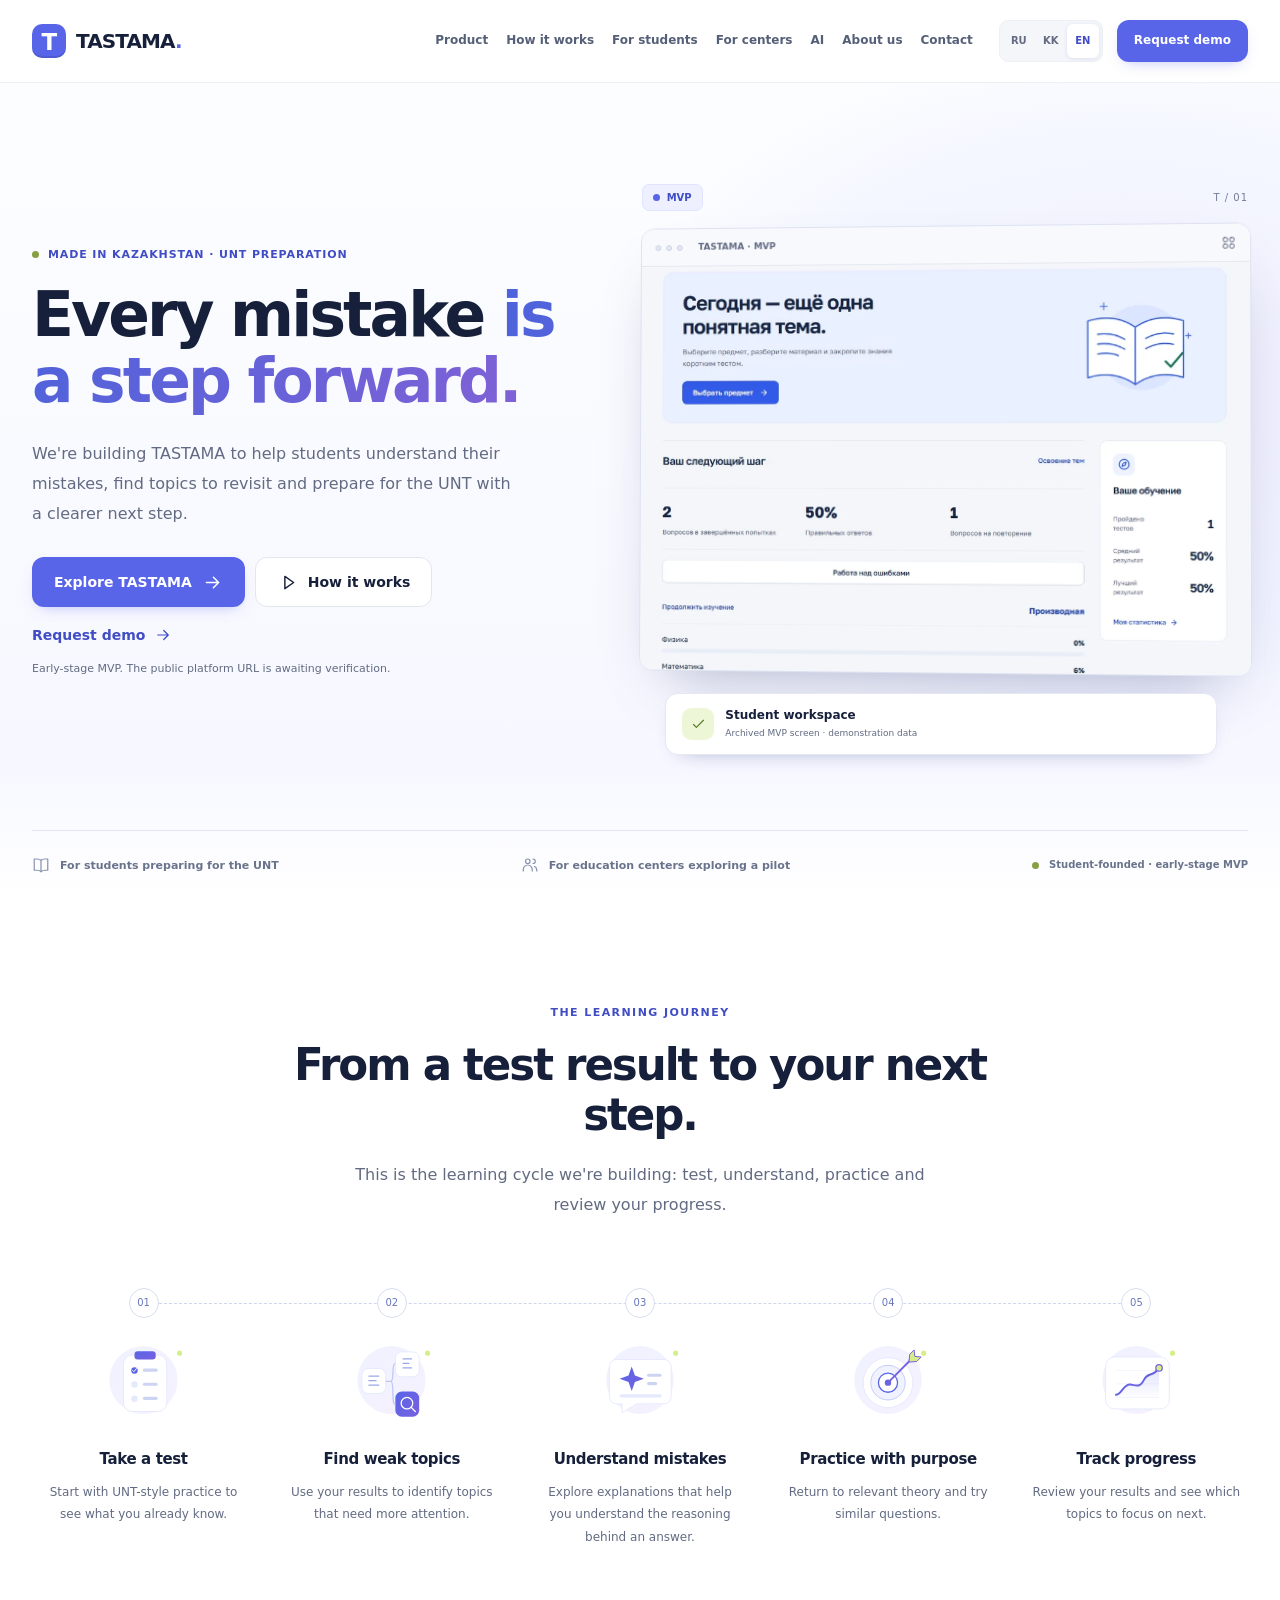
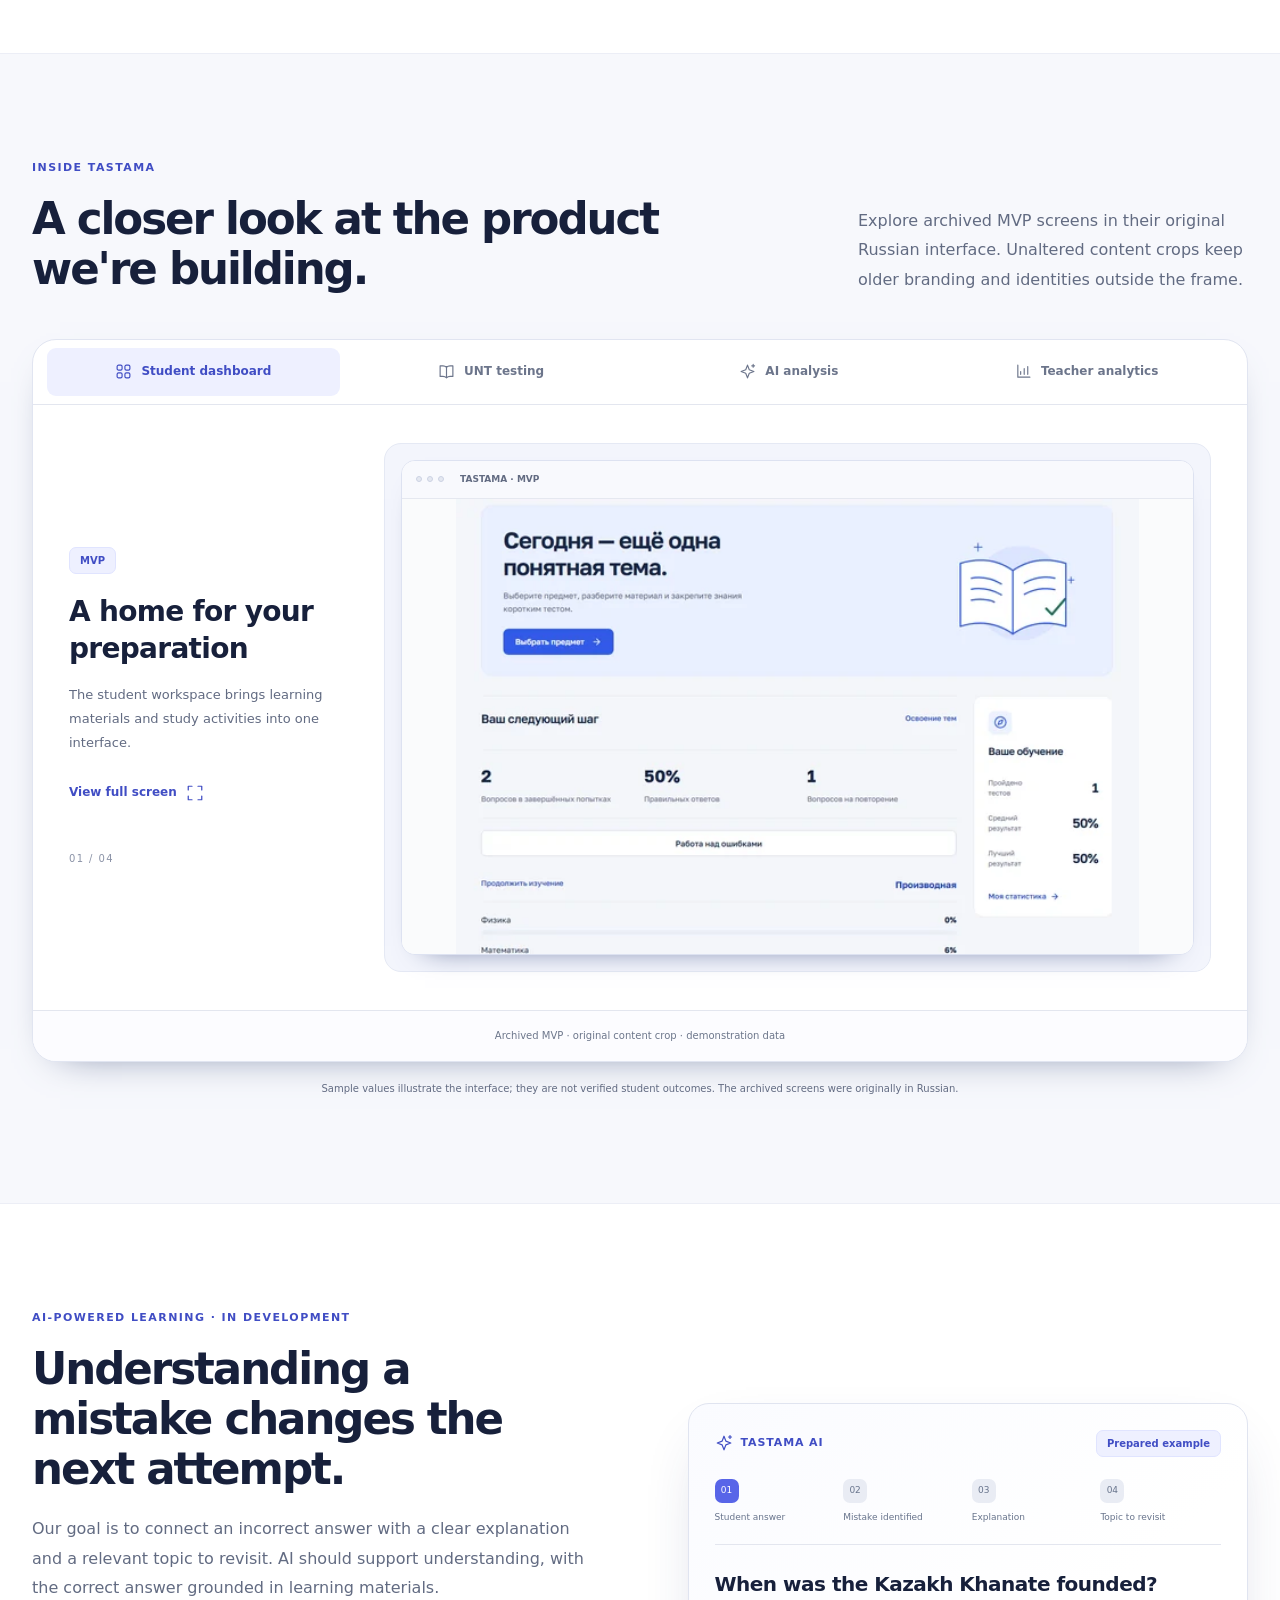
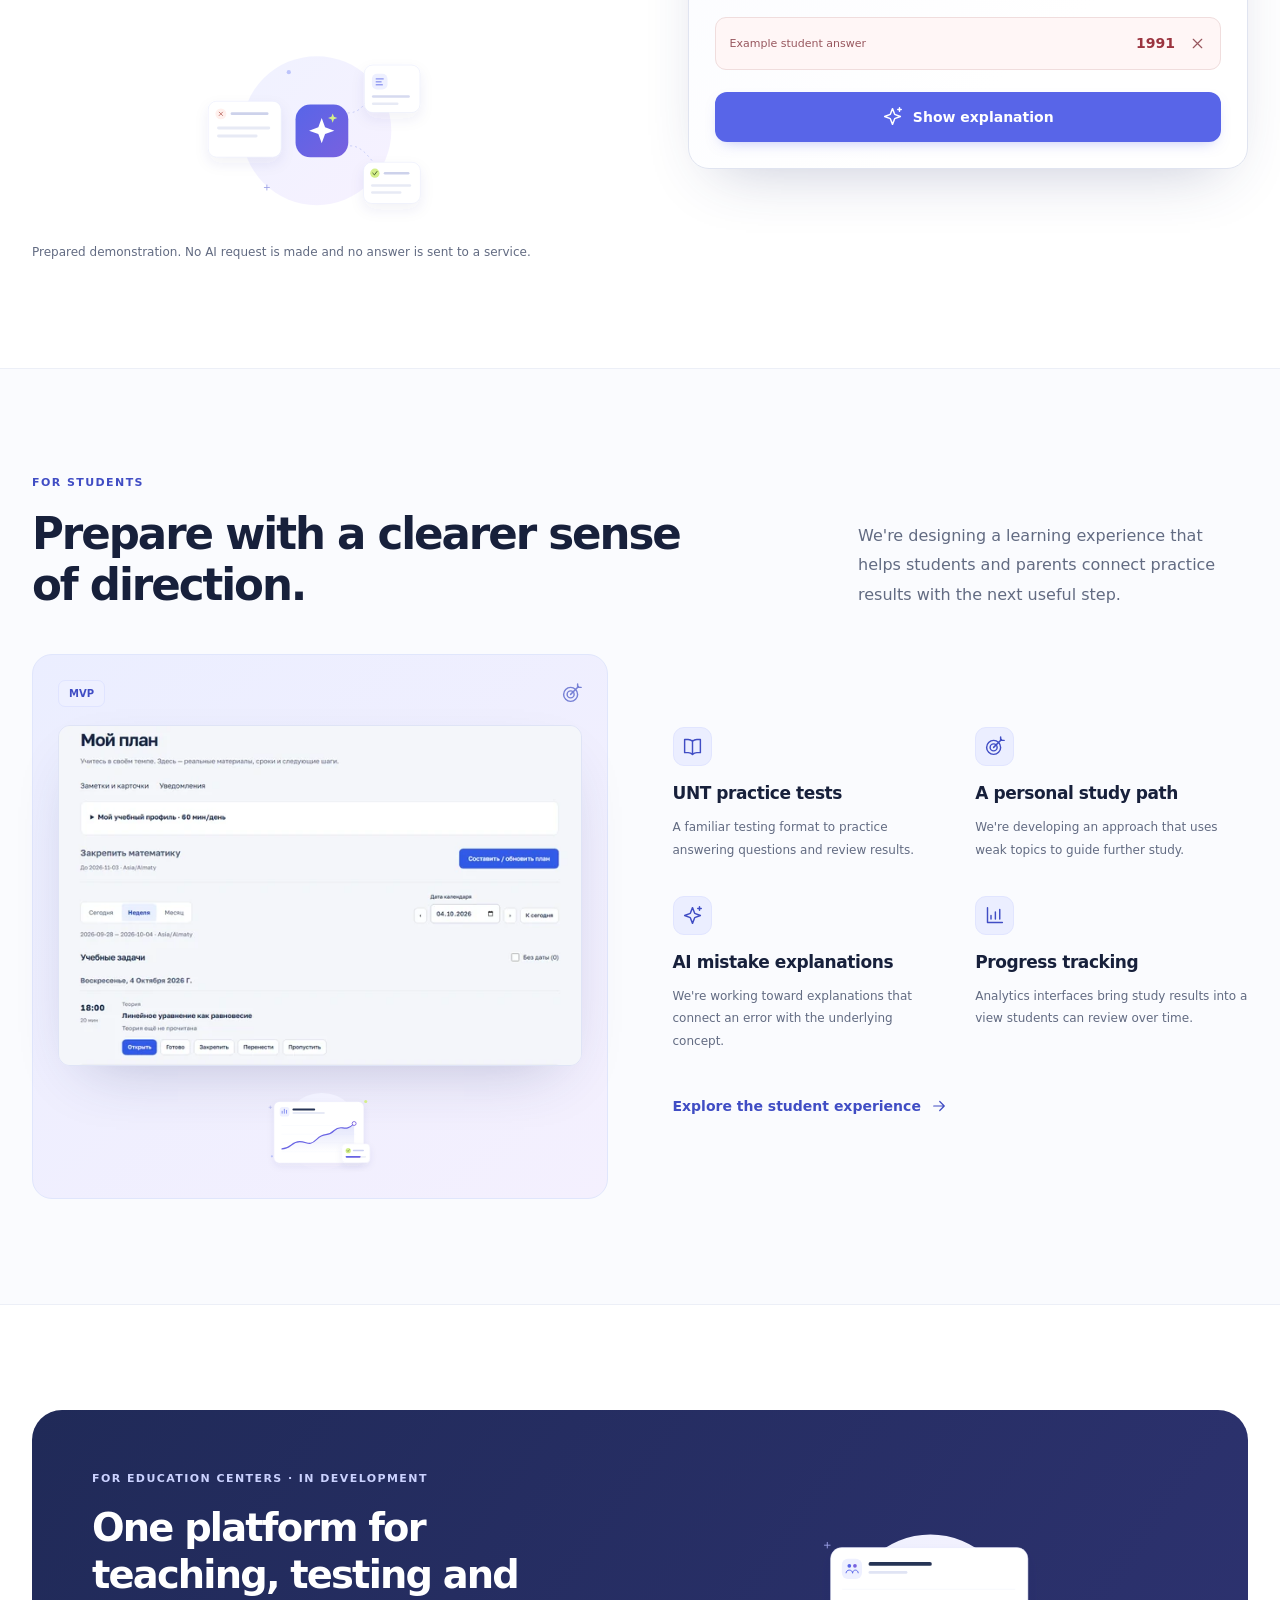
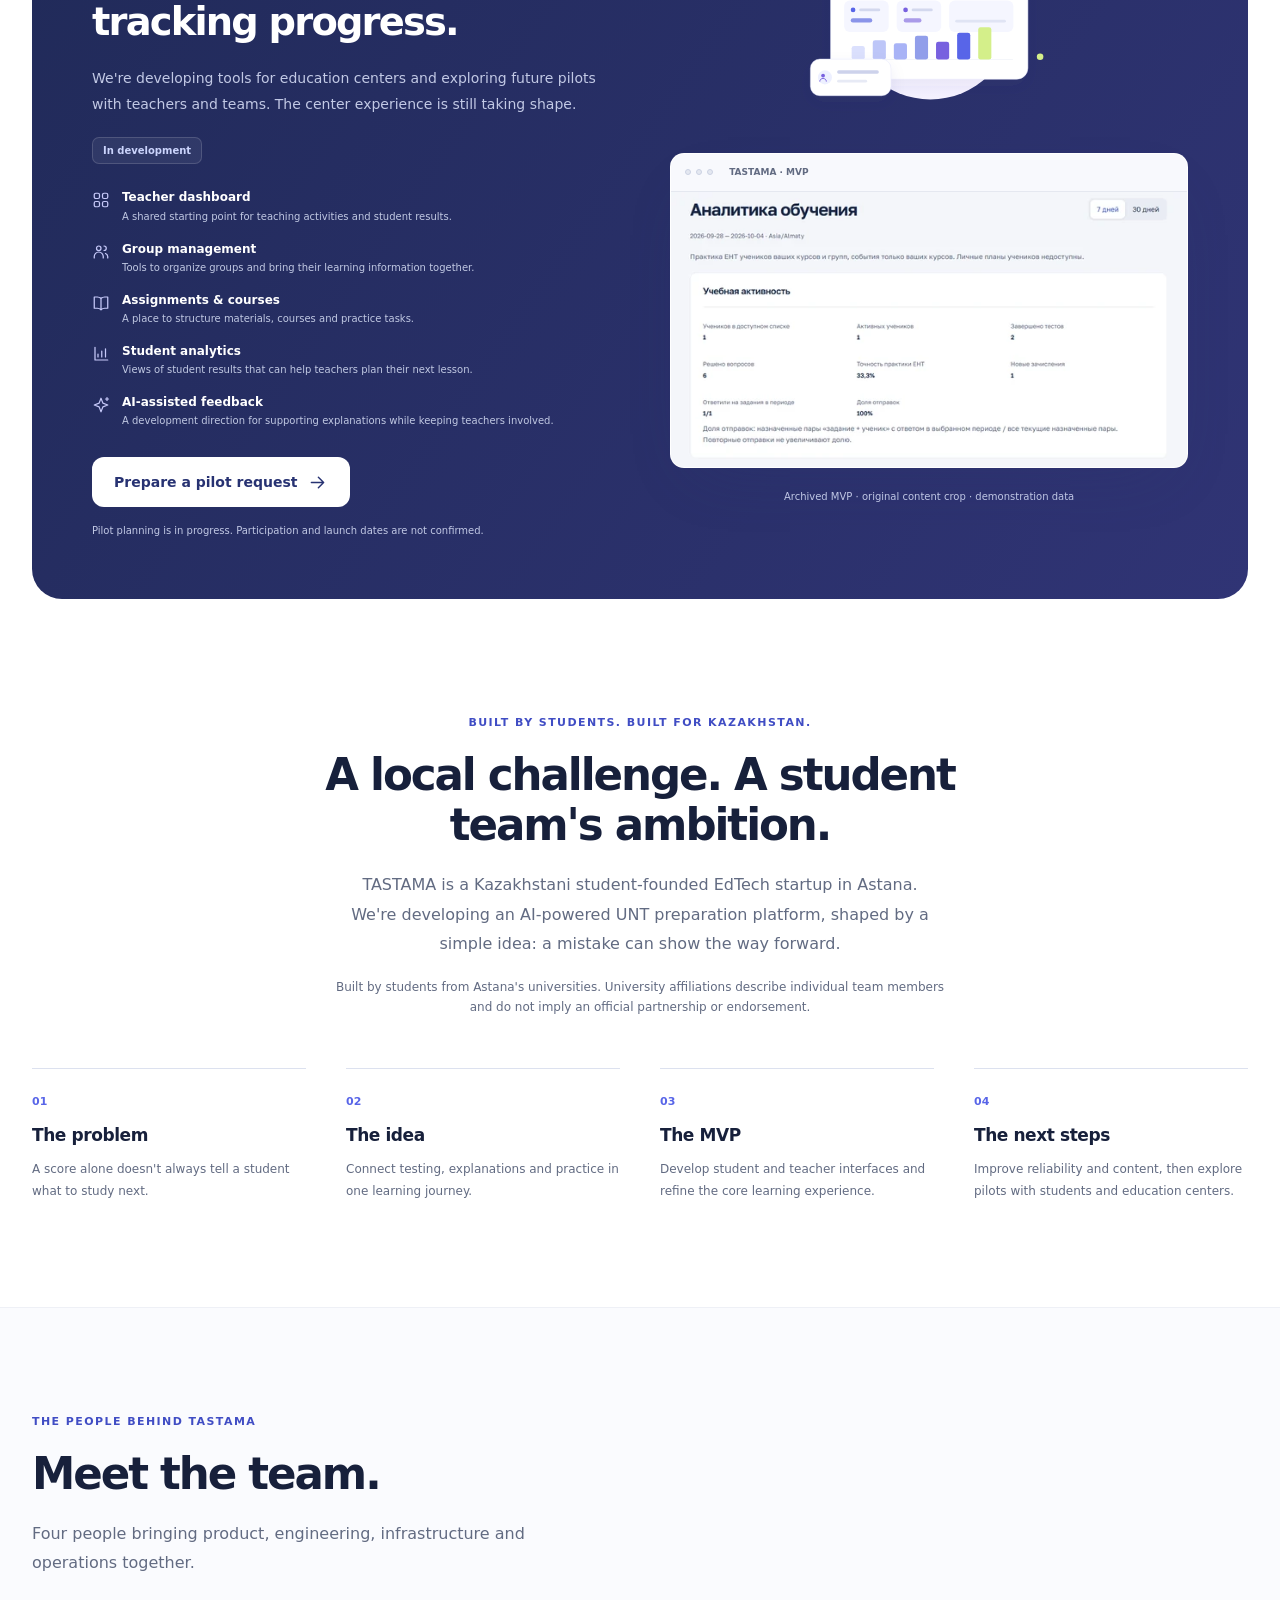
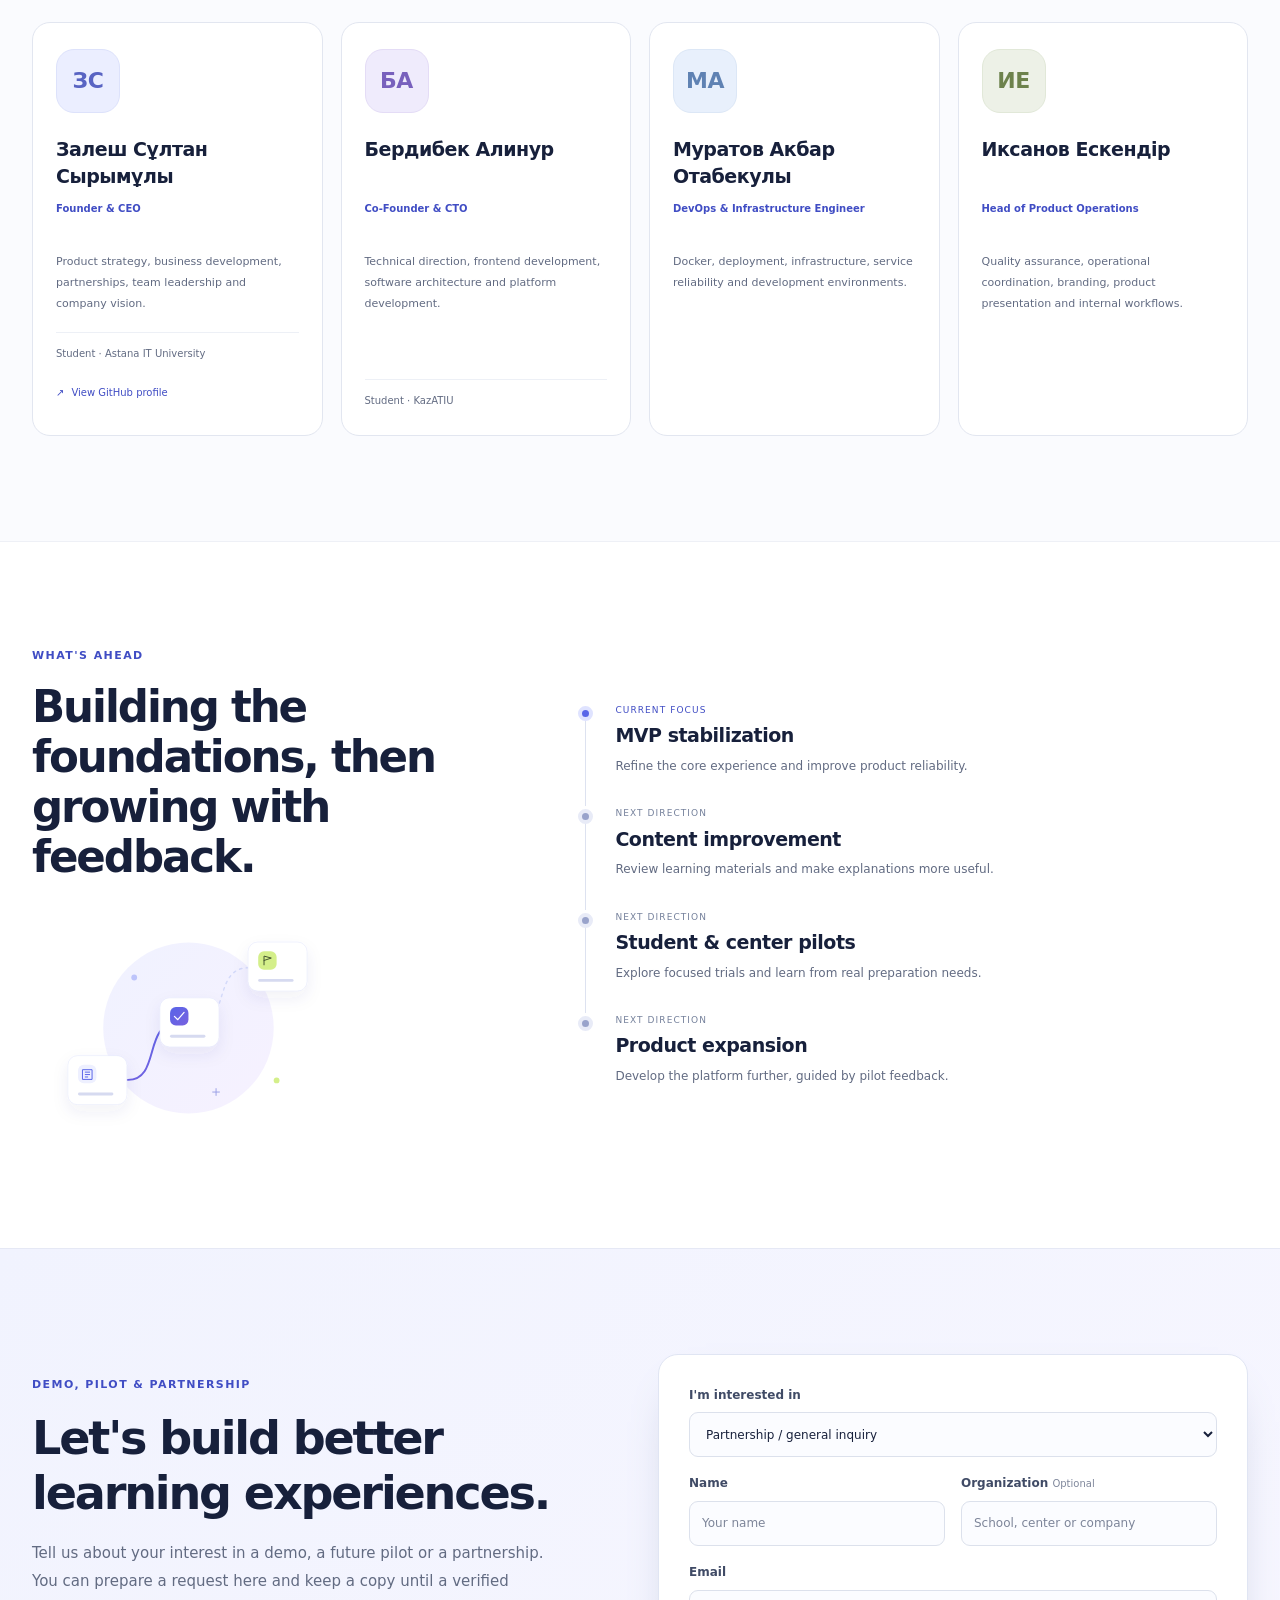
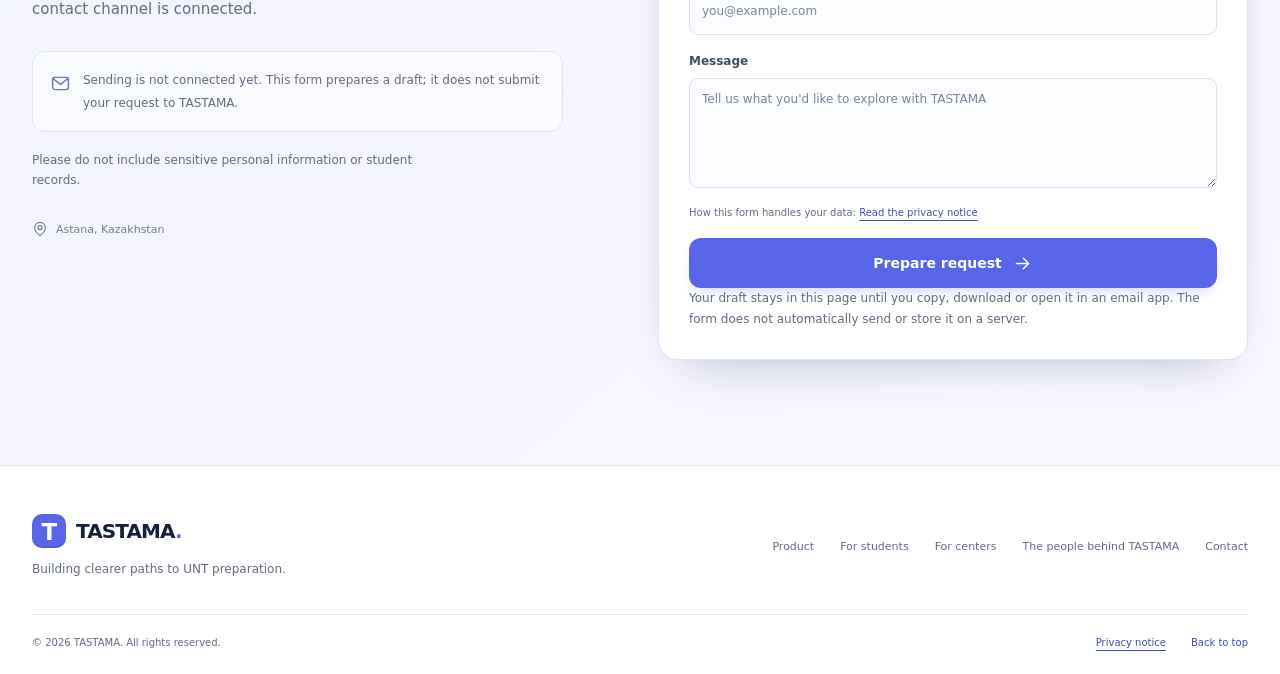
==== en/index.html @ 8667331a "Deploy TASTAMA website v2 (built from EntProject/TASTAMA_Website dist) Co-Authored-By: Claude Opus 5" ====
<!DOCTYPE html><html lang="en"><head>
  <meta charset="utf-8">
  <meta name="viewport" content="width=device-width, initial-scale=1">
  <title>TASTAMA — Every mistake is a step forward</title>
  <meta name="description" content="Meet TASTAMA, a student-founded EdTech startup in Kazakhstan developing an AI-powered platform for UNT preparation and education centers. Explore the MVP and meet the team.">
  <meta name="theme-color" content="#5865e8">
  <meta property="og:type" content="website">
  <meta property="og:site_name" content="TASTAMA">
  <meta property="og:title" content="TASTAMA — Every mistake is a step forward">
  <meta property="og:description" content="Meet TASTAMA, a student-founded EdTech startup in Kazakhstan developing an AI-powered platform for UNT preparation and education centers. Explore the MVP and meet the team.">
  <meta property="og:url" content="https://tastama.tech/en/">
  <meta property="og:locale" content="en_US">
  <meta property="og:locale:alternate" content="ru_RU">
  <meta property="og:locale:alternate" content="kk_KZ">
  <meta property="og:image" content="https://tastama.tech/assets/og-image.png">
  <meta property="og:image:width" content="1200">
  <meta property="og:image:height" content="630">
  <meta name="twitter:card" content="summary_large_image">
  <link rel="canonical" href="https://tastama.tech/en/">
  <link rel="alternate" hreflang="en" href="https://tastama.tech/en/">
  <link rel="alternate" hreflang="ru" href="https://tastama.tech/ru/">
  <link rel="alternate" hreflang="kk" href="https://tastama.tech/kk/">
  <link rel="alternate" hreflang="x-default" href="https://tastama.tech/">
  <link rel="icon" href="/assets/favicon.svg" type="image/svg+xml">
  <link rel="stylesheet" href="/styles.css">
  <script src="/config.js" defer=""></script><script src="/i18n.js" defer=""></script><script src="/lib/site-utils.js" defer=""></script><script src="/script.js" defer=""></script>
  <script type="application/ld+json">{"@context":"https://schema.org","@type":"WebSite","name":"TASTAMA","url":"https://tastama.tech/","inLanguage":["en","ru","kk"],"about":{"@type":"Thing","name":"UNT preparation in Kazakhstan"}}</script>
<noscript><style>.menu-toggle{display:none}.mobile-menu[hidden]{display:grid!important}.product-tabs{display:none}.screen-panel[hidden]{display:block!important}.showcase-screens{display:block}.screen-panel{margin-block:16px}.screenshot-button{cursor:default}.motion-ready .reveal{opacity:1;transform:none}</style></noscript>
</head>
<body id="top">
  <a class="skip-link" href="#main" data-i18n="a11y.skip">Skip to main content</a>
  <svg class="icon-library" xmlns="http://www.w3.org/2000/svg" aria-hidden="true">
    <symbol id="i-arrow" viewBox="0 0 24 24"><path d="M5 12h14m-6-6 6 6-6 6"></path></symbol><symbol id="i-check" viewBox="0 0 24 24"><path d="m5 12 4 4L19 6"></path></symbol><symbol id="i-play" viewBox="0 0 24 24"><path d="m9 5 10 7-10 7Z"></path></symbol><symbol id="i-close" viewBox="0 0 24 24"><path d="m6 6 12 12M6 18 18 6"></path></symbol><symbol id="i-expand" viewBox="0 0 24 24"><path d="M8 3H3v5m13-5h5v5M3 16v5h5m13-5v5h-5"></path></symbol><symbol id="i-book" viewBox="0 0 24 24"><path d="M12 5v15M3 4h4c3 0 5 2 5 2s2-2 5-2h4v15h-4c-3 0-5 2-5 2s-2-2-5-2H3Z"></path></symbol><symbol id="i-chart" viewBox="0 0 24 24"><path d="M4 3v17h17M8 16v-4m5 4V8m5 8V5"></path></symbol><symbol id="i-users" viewBox="0 0 24 24"><circle cx="9" cy="7" r="3"></circle><path d="M3 20v-2a6 6 0 0 1 12 0v2m1-16a3 3 0 0 1 0 6m2 4a5 5 0 0 1 3 4v2"></path></symbol><symbol id="i-spark" viewBox="0 0 24 24"><path d="m12 3 2.5 6.5L21 12l-6.5 2.5L12 21l-2.5-6.5L3 12l6.5-2.5ZM20 2v4m-2-2h4"></path></symbol><symbol id="i-target" viewBox="0 0 24 24"><circle cx="11" cy="13" r="8"></circle><circle cx="11" cy="13" r="4"></circle><path d="m11 13 9-9m-1-3v4h4"></path></symbol><symbol id="i-grid" viewBox="0 0 24 24"><rect x="3" y="3" width="7" height="7" rx="2"></rect><rect x="14" y="3" width="7" height="7" rx="2"></rect><rect x="3" y="14" width="7" height="7" rx="2"></rect><rect x="14" y="14" width="7" height="7" rx="2"></rect></symbol><symbol id="i-mail" viewBox="0 0 24 24"><rect x="3" y="5" width="18" height="14" rx="3"></rect><path d="m3 6 9 7 9-7"></path></symbol><symbol id="i-pin" viewBox="0 0 24 24"><path d="M20 10c0 6-8 12-8 12S4 16 4 10a8 8 0 1 1 16 0Z"></path><circle cx="12" cy="10" r="3"></circle></symbol>
  </svg>
  <header class="site-header"><div class="container nav-wrap">
    <a class="brand" href="#top" data-i18n-aria="a11y.home" aria-label="TASTAMA home"><span class="brand-mark" aria-hidden="true">T</span><span>TASTAMA<span class="brand-dot" aria-hidden="true">.</span></span></a>
    <nav class="desktop-nav" data-i18n-aria="a11y.primary" aria-label="Main navigation"><a href="#product" data-i18n="nav.product">Product</a><a href="#how" data-i18n="nav.how">How it works</a><a href="#students" data-i18n="nav.students">For students</a><a href="#centers" data-i18n="nav.centers">For centers</a><a href="#ai" data-i18n="nav.ai">AI</a><a href="#about" data-i18n="nav.about">About us</a><a href="#contact" data-i18n="nav.contact">Contact</a></nav>
    <div class="nav-actions"><div class="language-switcher" role="group" data-i18n-aria="a11y.language" aria-label="Website language"><a href="/ru/" class="lang-btn" data-lang="ru" lang="ru" aria-label="RU — Русский" aria-current="false">RU</a><a href="/kk/" class="lang-btn" data-lang="kk" lang="kk" aria-label="KK — Қазақша" aria-current="false">KK</a><a href="/en/" class="lang-btn active" data-lang="en" lang="en" aria-label="EN — English" aria-current="true">EN</a></div><a class="button button-small header-cta js-platform-link" href="#contact" data-intent="demo" data-event="request_demo" data-i18n="nav.demo">Request demo</a><button class="menu-toggle" type="button" aria-controls="mobile-menu" aria-expanded="false" data-i18n-aria="a11y.menuOpen" aria-label="Open navigation menu"><span></span><span></span></button></div>
  </div><nav class="mobile-menu" id="mobile-menu" hidden="" data-i18n-aria="a11y.primary" aria-label="Main navigation"><a href="#product" data-i18n="nav.product">Product</a><a href="#how" data-i18n="nav.how">How it works</a><a href="#students" data-i18n="nav.students">For students</a><a href="#centers" data-i18n="nav.centers">For centers</a><a href="#ai" data-i18n="nav.ai">AI</a><a href="#about" data-i18n="nav.about">About us</a><a href="#contact" data-i18n="nav.contact">Contact</a><a class="button js-platform-link" href="#contact" data-intent="demo" data-event="request_demo" data-i18n="nav.demo">Request demo</a></nav></header>
  <main id="main" tabindex="-1">
    <section class="hero" aria-labelledby="hero-title"><div class="hero-orbit" aria-hidden="true"></div><div class="container hero-grid">
      <div class="hero-copy"><p class="eyebrow hero-eyebrow"><span class="status-dot"></span><span data-i18n="hero.eyebrow">Made in Kazakhstan · UNT preparation</span></p><h1 id="hero-title"><span data-i18n="hero.title">Every mistake</span> <span class="gradient-text" data-i18n="hero.titleAccent">is a step forward.</span></h1><p class="hero-lead" data-i18n="hero.lead">We're building TASTAMA to help students understand their mistakes, find topics to revisit and prepare for the UNT with a clearer next step.</p><div class="hero-actions"><a class="button" href="#product" data-event="explore_product"><span data-i18n="hero.explore">Explore TASTAMA</span><svg class="icon" aria-hidden="true"><use href="#i-arrow"></use></svg></a><a class="button button-secondary" href="#how" data-event="how_it_works"><svg class="icon" aria-hidden="true"><use href="#i-play"></use></svg><span data-i18n="hero.how">How it works</span></a></div><a class="text-link js-platform-link" href="#contact" data-intent="demo" data-event="request_demo"><span data-i18n="hero.demo">Request demo</span><svg class="icon" aria-hidden="true"><use href="#i-arrow"></use></svg></a><p class="microcopy" data-i18n="hero.note">Early-stage MVP. The public platform URL is awaiting verification.</p></div>
      <figure class="hero-visual"><div class="visual-topline"><span class="tiny-pill"><span class="status-dot"></span><span data-i18n="common.mvp">MVP</span></span><span class="visual-index" aria-hidden="true">T / 01</span></div><div class="browser-frame hero-browser"><div class="browser-bar"><span class="browser-dots" aria-hidden="true"><i></i><i></i><i></i></span><span>TASTAMA · MVP</span><svg class="icon" aria-hidden="true"><use href="#i-grid"></use></svg></div><button class="screenshot-button" type="button" data-screen="0" data-i18n-aria="a11y.expand" aria-label="Open screenshot in full-screen view"><img src="/assets/screenshots/student-dashboard-1000.webp" srcset="/assets/screenshots/student-dashboard-600.webp 600w, /assets/screenshots/student-dashboard-1000.webp 1000w, /assets/screenshots/student-dashboard-1600.webp 1600w" sizes="(min-width:1100px) 600px, (min-width:700px) 50vw, 94vw" width="1200" height="800" fetchpriority="high" data-i18n-alt="hero.imageAlt" alt="Archived MVP student dashboard in Russian, showing course cards, a study overview and learning navigation with demonstration data."></button></div><figcaption class="hero-caption"><span class="caption-icon"><svg class="icon" aria-hidden="true"><use href="#i-check"></use></svg></span><div><strong data-i18n="hero.screenLabel">Student workspace</strong><span data-i18n="hero.screenNote">Archived MVP screen · demonstration data</span></div></figcaption></figure>
    </div><div class="container audience-strip"><span><svg class="icon" aria-hidden="true"><use href="#i-book"></use></svg><span data-i18n="strip.students">For students preparing for the UNT</span></span><span><svg class="icon" aria-hidden="true"><use href="#i-users"></use></svg><span data-i18n="strip.centers">For education centers exploring a pilot</span></span><span class="strip-stage"><span class="status-dot"></span><span data-i18n="strip.stage">Student-founded · early-stage MVP</span></span></div></section>
    <section class="section how-section" id="how" aria-labelledby="how-title"><div class="container"><div class="section-heading reveal"><p class="eyebrow" data-i18n="how.eyebrow">The learning journey</p><h2 id="how-title" data-i18n="how.title">From a test result to your next step.</h2><p class="section-lead" data-i18n="how.lead">This is the learning cycle we're building: test, understand, practice and review your progress.</p></div><ol class="steps">
      <li class="step reveal"><span class="step-index">01</span><img src="/assets/illustrations/step-test.svg" width="160" height="140" alt="" loading="lazy"><h3 data-i18n="how.s1Title">Take a test</h3><p data-i18n="how.s1Text">Start with UNT-style practice to see what you already know.</p></li><li class="step reveal"><span class="step-index">02</span><img src="/assets/illustrations/step-topics.svg" width="160" height="140" alt="" loading="lazy"><h3 data-i18n="how.s2Title">Find weak topics</h3><p data-i18n="how.s2Text">Use your results to identify topics that need more attention.</p></li><li class="step reveal"><span class="step-index">03</span><img src="/assets/illustrations/step-explain.svg" width="160" height="140" alt="" loading="lazy"><h3 data-i18n="how.s3Title">Understand mistakes</h3><p data-i18n="how.s3Text">Explore explanations that help you understand the reasoning behind an answer.</p></li><li class="step reveal"><span class="step-index">04</span><img src="/assets/illustrations/step-practice.svg" width="160" height="140" alt="" loading="lazy"><h3 data-i18n="how.s4Title">Practice with purpose</h3><p data-i18n="how.s4Text">Return to relevant theory and try similar questions.</p></li><li class="step reveal"><span class="step-index">05</span><img src="/assets/illustrations/step-progress.svg" width="160" height="140" alt="" loading="lazy"><h3 data-i18n="how.s5Title">Track progress</h3><p data-i18n="how.s5Text">Review your results and see which topics to focus on next.</p></li>
    </ol></div></section>
    <section class="section product-section" id="product" aria-labelledby="product-title"><div class="container"><div class="section-heading heading-split reveal"><div><p class="eyebrow" data-i18n="product.eyebrow">Inside TASTAMA</p><h2 id="product-title" data-i18n="product.title">A closer look at the product we're building.</h2></div><p class="section-lead" data-i18n="product.lead">Explore archived MVP screens in their original Russian interface. Unaltered content crops keep older branding and identities outside the frame.</p></div><div class="showcase reveal" data-i18n-aria="a11y.showcase" aria-label="Product screenshots"><div class="product-tabs" role="tablist" data-i18n-aria="a11y.tabs" aria-label="Choose a product screen">
      <button role="tab" type="button" id="tab-0" aria-controls="panel-0" aria-selected="true" data-tab="0"><svg class="icon" aria-hidden="true"><use href="#i-grid"></use></svg><span data-i18n="product.tab1">Student dashboard</span></button><button role="tab" type="button" id="tab-1" aria-controls="panel-1" aria-selected="false" tabindex="-1" data-tab="1"><svg class="icon" aria-hidden="true"><use href="#i-book"></use></svg><span data-i18n="product.tab2">UNT testing</span></button><button role="tab" type="button" id="tab-2" aria-controls="panel-2" aria-selected="false" tabindex="-1" data-tab="2"><svg class="icon" aria-hidden="true"><use href="#i-spark"></use></svg><span data-i18n="product.tab3">AI analysis</span></button><button role="tab" type="button" id="tab-3" aria-controls="panel-3" aria-selected="false" tabindex="-1" data-tab="3"><svg class="icon" aria-hidden="true"><use href="#i-chart"></use></svg><span data-i18n="product.tab4">Teacher analytics</span></button>
    </div><div class="showcase-body"><div class="showcase-copy"><span class="tiny-pill" data-i18n="common.mvp">MVP</span><h3 id="showcase-title" data-i18n="product.p1Title">A home for your preparation</h3><p id="showcase-description" data-i18n="product.p1Text">The student workspace brings learning materials and study activities into one interface.</p><button class="text-link" id="expand-showcase" type="button"><span data-i18n="product.expand">View full screen</span><svg class="icon" aria-hidden="true"><use href="#i-expand"></use></svg></button><span class="showcase-number" aria-hidden="true">01 / 04</span></div><div class="showcase-screens">
      <div class="screen-panel" id="panel-0" role="tabpanel" aria-labelledby="tab-0" tabindex="0"><div class="browser-frame"><div class="browser-bar"><span class="browser-dots" aria-hidden="true"><i></i><i></i><i></i></span><span>TASTAMA · MVP</span></div><button class="screenshot-button" data-screen="0" type="button" data-i18n-aria="a11y.expand" aria-label="Open screenshot in full-screen view"><img src="/assets/screenshots/student-dashboard-1000.webp" srcset="/assets/screenshots/student-dashboard-600.webp 600w, /assets/screenshots/student-dashboard-1000.webp 1000w, /assets/screenshots/student-dashboard-1600.webp 1600w" sizes="(min-width:1024px) 780px, 90vw" width="1200" height="800" loading="lazy" data-i18n-alt="product.alt1" alt="Archived Russian-language MVP student dashboard with study navigation and learning cards using demonstration data."></button></div></div>
      <div class="screen-panel" id="panel-1" role="tabpanel" aria-labelledby="tab-1" tabindex="0" hidden=""><div class="browser-frame"><div class="browser-bar"><span class="browser-dots" aria-hidden="true"><i></i><i></i><i></i></span><span>TASTAMA · MVP</span></div><button class="screenshot-button" data-screen="1" type="button" data-i18n-aria="a11y.expand" aria-label="Open screenshot in full-screen view"><img src="/assets/screenshots/unt-test-1000.webp" srcset="/assets/screenshots/unt-test-600.webp 600w, /assets/screenshots/unt-test-1000.webp 1000w, /assets/screenshots/unt-test-1600.webp 1600w" sizes="(min-width:1024px) 780px, 90vw" width="1200" height="900" loading="lazy" data-i18n-alt="product.alt2" alt="Archived Russian-language MVP UNT test interface with a question, answer options and question navigation."></button></div></div>
      <div class="screen-panel" id="panel-2" role="tabpanel" aria-labelledby="tab-2" tabindex="0" hidden=""><div class="browser-frame"><div class="browser-bar"><span class="browser-dots" aria-hidden="true"><i></i><i></i><i></i></span><span>TASTAMA · MVP</span></div><button class="screenshot-button" data-screen="2" type="button" data-i18n-aria="a11y.expand" aria-label="Open screenshot in full-screen view"><img src="/assets/screenshots/test-results-1000.webp" srcset="/assets/screenshots/test-results-600.webp 600w, /assets/screenshots/test-results-1000.webp 1000w, /assets/screenshots/test-results-1600.webp 1600w" sizes="(min-width:1024px) 780px, 90vw" width="1200" height="1240" loading="lazy" data-i18n-alt="product.alt3" alt="Archived Russian-language MVP answer review screen with sample answers and a result summary; this screen does not show a live AI feature."></button></div></div>
      <div class="screen-panel" id="panel-3" role="tabpanel" aria-labelledby="tab-3" tabindex="0" hidden=""><div class="browser-frame"><div class="browser-bar"><span class="browser-dots" aria-hidden="true"><i></i><i></i><i></i></span><span>TASTAMA · MVP</span></div><button class="screenshot-button" data-screen="3" type="button" data-i18n-aria="a11y.expand" aria-label="Open screenshot in full-screen view"><img src="/assets/screenshots/teacher-analytics-1000.webp" srcset="/assets/screenshots/teacher-analytics-600.webp 600w, /assets/screenshots/teacher-analytics-1000.webp 1000w, /assets/screenshots/teacher-analytics-1600.webp 1600w" sizes="(min-width:1024px) 780px, 90vw" width="1200" height="640" loading="lazy" data-i18n-alt="product.alt4" alt="Archived Russian-language MVP teacher analytics interface displaying sample learning statistics and group information."></button></div></div>
    </div></div><p class="showcase-caption" data-i18n="product.caption">Archived MVP · original content crop · demonstration data</p></div><p class="asset-note" data-i18n="product.privacyNote">Sample values illustrate the interface; they are not verified student outcomes. The archived screens were originally in Russian.</p></div></section>
    <section class="section ai-section" id="ai" aria-labelledby="ai-title"><div class="container ai-layout"><div class="ai-copy reveal"><p class="eyebrow" data-i18n="ai.eyebrow">AI-powered learning · in development</p><h2 id="ai-title" data-i18n="ai.title">Understanding a mistake changes the next attempt.</h2><p class="section-lead" data-i18n="ai.lead">Our goal is to connect an incorrect answer with a clear explanation and a relevant topic to revisit. AI should support understanding, with the correct answer grounded in learning materials.</p><img class="ai-illustration" src="/assets/illustrations/ai-error-analysis.svg" alt="" width="640" height="480" loading="lazy"><p class="microcopy" data-i18n="ai.note">Prepared demonstration. No AI request is made and no answer is sent to a service.</p></div><div class="ai-demo reveal"><div class="demo-topline"><span class="demo-brand"><svg class="icon" aria-hidden="true"><use href="#i-spark"></use></svg> TASTAMA AI</span><span class="tiny-pill" data-i18n="common.example">Prepared example</span></div><ol class="ai-flow"><li class="active"><span>01</span><span data-i18n="ai.step1">Student answer</span></li><li><span>02</span><span data-i18n="ai.step2">Mistake identified</span></li><li><span>03</span><span data-i18n="ai.step3">Explanation</span></li><li><span>04</span><span data-i18n="ai.step4">Topic to revisit</span></li></ol><h3 class="demo-question" data-i18n="ai.question">When was the Kazakh Khanate founded?</h3><div class="answer-card"><span data-i18n="ai.answerLabel">Example student answer</span><strong data-i18n="ai.wrong">1991</strong><svg class="icon" aria-hidden="true"><use href="#i-close"></use></svg></div><div class="ai-result" id="ai-result" hidden=""><div class="correct-answer"><svg class="icon" aria-hidden="true"><use href="#i-check"></use></svg><span data-i18n="ai.correctLabel">Correct answer</span> <span data-i18n="ai.correct">1465–1466</span></div><h4 data-i18n="ai.explainTitle">Two different historical events</h4><p data-i18n="ai.explanation">1991 refers to Kazakhstan's independence. The founding of the Kazakh Khanate is traditionally dated to 1465–1466 and associated with Kerey and Zhanibek. Separate these events on a timeline before trying again.</p><div class="topic-recommendation"><svg class="icon" aria-hidden="true"><use href="#i-book"></use></svg><div><strong data-i18n="ai.recommendTitle">What to revisit</strong><p data-i18n="ai.recommendation">The founding of the Kazakh Khanate: Kerey, Zhanibek and the historical context of the 15th century.</p></div></div><a class="demo-source" href="https://e-history.kz/en/amp/history-of-kazakhstan/show/9553" target="_blank" rel="noopener noreferrer">e-history.kz ↗</a></div><button class="button demo-reveal" id="demo-reveal" type="button" aria-expanded="false" aria-controls="ai-result"><svg class="icon" aria-hidden="true"><use href="#i-spark"></use></svg><span data-i18n="ai.reveal">Show explanation</span></button></div></div></section>
    <section class="section students-section" id="students" aria-labelledby="students-title"><div class="container"><div class="section-heading heading-split reveal"><div><p class="eyebrow" data-i18n="students.eyebrow">For students</p><h2 id="students-title" data-i18n="students.title">Prepare with a clearer sense of direction.</h2></div><p class="section-lead" data-i18n="students.lead">We're designing a learning experience that helps students and parents connect practice results with the next useful step.</p></div><div class="student-grid"><div class="student-visual reveal"><div class="student-visual-head"><span class="tiny-pill" data-i18n="common.mvp">MVP</span><svg class="icon" aria-hidden="true"><use href="#i-target"></use></svg></div><img src="/assets/screenshots/study-planner-1000.webp" srcset="/assets/screenshots/study-planner-600.webp 600w, /assets/screenshots/study-planner-1000.webp 1000w, /assets/screenshots/study-planner-1600.webp 1600w" sizes="(min-width:1024px) 550px, 90vw" width="1200" height="780" loading="lazy" data-i18n-alt="students.imageAlt" alt="Archived Russian-language MVP study planner screenshot with demonstration tasks and study information."><img class="progress-art" src="/assets/illustrations/student-progress.svg" width="640" height="480" loading="lazy" alt=""></div><div class="benefit-grid">
      <article class="benefit reveal"><span class="icon-tile"><svg class="icon" aria-hidden="true"><use href="#i-book"></use></svg></span><h3 data-i18n="students.f1Title">UNT practice tests</h3><p data-i18n="students.f1Text">A familiar testing format to practice answering questions and review results.</p></article><article class="benefit reveal"><span class="icon-tile"><svg class="icon" aria-hidden="true"><use href="#i-target"></use></svg></span><h3 data-i18n="students.f2Title">A personal study path</h3><p data-i18n="students.f2Text">We're developing an approach that uses weak topics to guide further study.</p></article><article class="benefit reveal"><span class="icon-tile"><svg class="icon" aria-hidden="true"><use href="#i-spark"></use></svg></span><h3 data-i18n="students.f3Title">AI mistake explanations</h3><p data-i18n="students.f3Text">We're working toward explanations that connect an error with the underlying concept.</p></article><article class="benefit reveal"><span class="icon-tile"><svg class="icon" aria-hidden="true"><use href="#i-chart"></use></svg></span><h3 data-i18n="students.f4Title">Progress tracking</h3><p data-i18n="students.f4Text">Analytics interfaces bring study results into a view students can review over time.</p></article><a class="text-link" href="#product" data-event="students_showcase"><span data-i18n="students.cta">Explore the student experience</span><svg class="icon" aria-hidden="true"><use href="#i-arrow"></use></svg></a>
    </div></div></div></section>
    <section class="section centers-section" id="centers" aria-labelledby="centers-title"><div class="container centers-shell"><div class="centers-copy reveal"><p class="eyebrow" data-i18n="centers.eyebrow">For education centers · in development</p><h2 id="centers-title" data-i18n="centers.title">One platform for teaching, testing and tracking progress.</h2><p class="section-lead" data-i18n="centers.lead">We're developing tools for education centers and exploring future pilots with teachers and teams. The center experience is still taking shape.</p><span class="tiny-pill dark-pill" data-i18n="common.development">In development</span><ul class="center-features">
      <li><svg class="icon" aria-hidden="true"><use href="#i-grid"></use></svg><div><strong data-i18n="centers.f1Title">Teacher dashboard</strong><span data-i18n="centers.f1Text">A shared starting point for teaching activities and student results.</span></div></li><li><svg class="icon" aria-hidden="true"><use href="#i-users"></use></svg><div><strong data-i18n="centers.f2Title">Group management</strong><span data-i18n="centers.f2Text">Tools to organize groups and bring their learning information together.</span></div></li><li><svg class="icon" aria-hidden="true"><use href="#i-book"></use></svg><div><strong data-i18n="centers.f3Title">Assignments &amp; courses</strong><span data-i18n="centers.f3Text">A place to structure materials, courses and practice tasks.</span></div></li><li><svg class="icon" aria-hidden="true"><use href="#i-chart"></use></svg><div><strong data-i18n="centers.f4Title">Student analytics</strong><span data-i18n="centers.f4Text">Views of student results that can help teachers plan their next lesson.</span></div></li><li><svg class="icon" aria-hidden="true"><use href="#i-spark"></use></svg><div><strong data-i18n="centers.f5Title">AI-assisted feedback</strong><span data-i18n="centers.f5Text">A development direction for supporting explanations while keeping teachers involved.</span></div></li>
    </ul><a class="button button-light" href="#contact" data-intent="pilot" data-event="pilot_application"><span data-i18n="centers.cta">Prepare a pilot request</span><svg class="icon" aria-hidden="true"><use href="#i-arrow"></use></svg></a><p class="microcopy" data-i18n="centers.note">Pilot planning is in progress. Participation and launch dates are not confirmed.</p></div><div class="centers-visual reveal"><img src="/assets/illustrations/teacher-analytics.svg" width="640" height="480" loading="lazy" alt=""><div class="browser-frame"><div class="browser-bar"><span class="browser-dots" aria-hidden="true"><i></i><i></i><i></i></span><span>TASTAMA · MVP</span></div><button class="screenshot-button" type="button" data-screen="3" data-i18n-aria="a11y.expand" aria-label="Open screenshot in full-screen view"><img src="/assets/screenshots/teacher-analytics-1000.webp" srcset="/assets/screenshots/teacher-analytics-600.webp 600w, /assets/screenshots/teacher-analytics-1000.webp 1000w, /assets/screenshots/teacher-analytics-1600.webp 1600w" sizes="(min-width:1024px) 580px, 90vw" width="1200" height="640" loading="lazy" data-i18n-alt="centers.imageAlt" alt="Archived Russian-language MVP teacher analytics screenshot with demonstration statistics and group learning information."></button></div><p data-i18n="product.caption">Archived MVP · original content crop · demonstration data</p></div></div></section>
    <section class="section about-section" id="about" aria-labelledby="about-title"><div class="container"><div class="about-heading reveal"><p class="eyebrow" data-i18n="about.eyebrow">Built by students. Built for Kazakhstan.</p><h2 id="about-title" data-i18n="about.title">A local challenge. A student team's ambition.</h2><p class="section-lead" data-i18n="about.lead">TASTAMA is a Kazakhstani student-founded EdTech startup in Astana. We're developing an AI-powered UNT preparation platform, shaped by a simple idea: a mistake can show the way forward.</p><p class="microcopy" data-i18n="about.universityNote">Built by students from Astana's universities. University affiliations describe individual team members and do not imply an official partnership or endorsement.</p></div><ol class="story-line"><li class="reveal"><span>01</span><h3 data-i18n="about.s1Title">The problem</h3><p data-i18n="about.s1Text">A score alone doesn't always tell a student what to study next.</p></li><li class="reveal"><span>02</span><h3 data-i18n="about.s2Title">The idea</h3><p data-i18n="about.s2Text">Connect testing, explanations and practice in one learning journey.</p></li><li class="reveal"><span>03</span><h3 data-i18n="about.s3Title">The MVP</h3><p data-i18n="about.s3Text">Develop student and teacher interfaces and refine the core learning experience.</p></li><li class="reveal"><span>04</span><h3 data-i18n="about.s4Title">The next steps</h3><p data-i18n="about.s4Text">Improve reliability and content, then explore pilots with students and education centers.</p></li></ol></div></section>
    <section class="section team-section" id="team" aria-labelledby="team-title"><div class="container"><div class="section-heading reveal"><p class="eyebrow" data-i18n="team.eyebrow">The people behind TASTAMA</p><h2 id="team-title" data-i18n="team.title">Meet the team.</h2><p class="section-lead" data-i18n="team.lead">Four people bringing product, engineering, infrastructure and operations together.</p></div><div class="team-grid" id="team-grid">
      <article class="team-card reveal"><div class="team-avatar" aria-hidden="true">ЗС</div><h3>Залеш Сұлтан Сырымұлы</h3><p class="team-role" data-i18n="team.role1">Founder &amp; CEO</p><p class="team-bio" data-i18n="team.bio1">Product strategy, business development, partnerships, team leadership and company vision.</p><p class="team-university" data-i18n="team.university1">Student · Astana IT University</p><a class="team-social" href="https://github.com/ZaleshSultan" target="_blank" rel="noopener noreferrer"><span aria-hidden="true">↗</span><span data-i18n="team.github">View GitHub profile</span></a></article><article class="team-card reveal"><div class="team-avatar avatar-two" aria-hidden="true">БА</div><h3>Бердибек Алинур</h3><p class="team-role" data-i18n="team.role2">Co-Founder &amp; CTO</p><p class="team-bio" data-i18n="team.bio2">Technical direction, frontend development, software architecture and platform development.</p><p class="team-university" data-i18n="team.university2">Student · KazATIU</p></article><article class="team-card reveal"><div class="team-avatar avatar-three" aria-hidden="true">МА</div><h3>Муратов Акбар Отабекулы</h3><p class="team-role" data-i18n="team.role3">DevOps &amp; Infrastructure Engineer</p><p class="team-bio" data-i18n="team.bio3">Docker, deployment, infrastructure, service reliability and development environments.</p></article><article class="team-card reveal"><div class="team-avatar avatar-four" aria-hidden="true">ИЕ</div><h3>Иксанов Ескендір</h3><p class="team-role" data-i18n="team.role4">Head of Product Operations</p><p class="team-bio" data-i18n="team.bio4">Quality assurance, operational coordination, branding, product presentation and internal workflows.</p></article>
    </div></div></section>
    <section class="section roadmap-section" id="roadmap" aria-labelledby="roadmap-title"><div class="container roadmap-layout"><div class="reveal"><p class="eyebrow" data-i18n="roadmap.eyebrow">What's ahead</p><h2 id="roadmap-title" data-i18n="roadmap.title">Building the foundations, then growing with feedback.</h2><img src="/assets/illustrations/study-roadmap.svg" width="640" height="480" alt="" loading="lazy"></div><ol class="roadmap"><li class="reveal"><span class="roadmap-dot"></span><div><span class="roadmap-status" data-i18n="roadmap.current">Current focus</span><h3 data-i18n="roadmap.s1Title">MVP stabilization</h3><p data-i18n="roadmap.s1Text">Refine the core experience and improve product reliability.</p></div></li><li class="reveal"><span class="roadmap-dot"></span><div><span class="roadmap-status" data-i18n="roadmap.next">Next direction</span><h3 data-i18n="roadmap.s2Title">Content improvement</h3><p data-i18n="roadmap.s2Text">Review learning materials and make explanations more useful.</p></div></li><li class="reveal"><span class="roadmap-dot"></span><div><span class="roadmap-status" data-i18n="roadmap.next">Next direction</span><h3 data-i18n="roadmap.s3Title">Student &amp; center pilots</h3><p data-i18n="roadmap.s3Text">Explore focused trials and learn from real preparation needs.</p></div></li><li class="reveal"><span class="roadmap-dot"></span><div><span class="roadmap-status" data-i18n="roadmap.next">Next direction</span><h3 data-i18n="roadmap.s4Title">Product expansion</h3><p data-i18n="roadmap.s4Text">Develop the platform further, guided by pilot feedback.</p></div></li></ol></div></section>
    <section class="section contact-section" id="contact" aria-labelledby="contact-title"><div class="container contact-layout"><div class="contact-copy reveal"><p class="eyebrow" data-i18n="contact.eyebrow">Demo, pilot &amp; partnership</p><h2 id="contact-title" data-i18n="contact.title">Let's build better learning experiences.</h2><p class="section-lead" data-i18n="contact.lead">Tell us about your interest in a demo, a future pilot or a partnership. You can prepare a request here and keep a copy until a verified contact channel is connected.</p><div class="contact-notice" id="contact-notice"><svg class="icon" aria-hidden="true"><use href="#i-mail"></use></svg><p data-i18n="contact.notice">Sending is not connected yet. This form prepares a draft; it does not submit your request to TASTAMA.</p></div><a class="verified-email" id="verified-email" hidden=""></a><p class="microcopy" data-i18n="contact.noSensitive">Please do not include sensitive personal information or student records.</p><span class="contact-location"><svg class="icon" aria-hidden="true"><use href="#i-pin"></use></svg><span data-i18n="footer.location">Astana, Kazakhstan</span></span></div><form class="contact-form reveal" id="contact-form" novalidate=""><fieldset id="contact-fields" disabled="">
      <div class="form-field"><label for="contact-intent" data-i18n="contact.intentLabel">I'm interested in</label><select id="contact-intent" name="intent"><option value="general" data-i18n="contact.intentGeneral">Partnership / general inquiry</option><option value="demo" data-i18n="contact.intentDemo">Product demo</option><option value="pilot" data-i18n="contact.intentPilot">Education center pilot</option></select></div><div class="form-row"><div class="form-field"><label for="contact-name" data-i18n="contact.name">Name</label><input id="contact-name" name="name" type="text" autocomplete="name" required="" minlength="2" maxlength="100" data-i18n-placeholder="contact.namePlaceholder" placeholder="Your name" aria-describedby="error-name"><span class="field-error" id="error-name"></span></div><div class="form-field"><label for="contact-organization"><span data-i18n="contact.organization">Organization</span> <span class="optional" data-i18n="contact.optional">Optional</span></label><input id="contact-organization" name="organization" type="text" autocomplete="organization" maxlength="160" data-i18n-placeholder="contact.organizationPlaceholder" placeholder="School, center or company" aria-describedby="error-organization"><span class="field-error" id="error-organization"></span></div></div><div class="form-field"><label for="contact-email" data-i18n="contact.email">Email</label><input id="contact-email" name="email" type="email" autocomplete="email" required="" maxlength="254" data-i18n-placeholder="contact.emailPlaceholder" placeholder="you@example.com" aria-describedby="error-email"><span class="field-error" id="error-email"></span></div><div class="form-field"><label for="contact-message" data-i18n="contact.message">Message</label><textarea id="contact-message" name="message" rows="4" required="" minlength="10" maxlength="3000" data-i18n-placeholder="contact.messagePlaceholder" placeholder="Tell us what you'd like to explore with TASTAMA" aria-describedby="error-message"></textarea><span class="field-error" id="error-message"></span></div><div class="honeypot" aria-hidden="true"><label for="contact-website">Website</label><input id="contact-website" name="website" type="text" tabindex="-1" autocomplete="off"></div><p class="form-privacy"><span data-i18n="contact.privacyIntro">How this form handles your data:</span> <button type="button" class="inline-link" data-open-privacy="" data-i18n="contact.privacyLink">Read the privacy notice</button></p><button class="button form-submit" type="submit"><span data-i18n="contact.submit">Prepare request</span><svg class="icon" aria-hidden="true"><use href="#i-arrow"></use></svg></button><p class="form-status" id="form-status" role="status" aria-live="polite"></p><div class="draft-result" id="draft-result" hidden=""><textarea id="request-draft" rows="6" readonly="" data-i18n-aria="contact.draftLabel" aria-label="Request draft — not sent"></textarea><div class="draft-actions"><button class="button button-secondary" id="copy-draft" type="button" data-i18n="contact.copy">Copy draft</button><button class="button button-secondary" id="download-draft" type="button" data-i18n="contact.download">Download draft</button><a class="button" id="mailto-draft" hidden="" data-i18n="contact.openEmail">Open email draft</a></div></div><p class="microcopy" data-i18n="contact.dataNote">Your draft stays in this page until you copy, download or open it in an email app. The form does not automatically send or store it on a server.</p><noscript><p data-i18n="contact.noScript">Enable JavaScript to prepare a local draft. Nothing is sent automatically.</p></noscript></fieldset>
    </form></div></section>
  </main>
  <footer class="site-footer"><div class="container footer-top"><div><a class="brand" href="#top" data-i18n-aria="a11y.home" aria-label="TASTAMA home"><span class="brand-mark" aria-hidden="true">T</span><span>TASTAMA<span class="brand-dot" aria-hidden="true">.</span></span></a><p data-i18n="footer.tagline">Building clearer paths to UNT preparation.</p></div><nav data-i18n-aria="a11y.footer" aria-label="Footer navigation"><a href="#product" data-i18n="nav.product">Product</a><a href="#students" data-i18n="nav.students">For students</a><a href="#centers" data-i18n="nav.centers">For centers</a><a href="#team" data-i18n="team.eyebrow">The people behind TASTAMA</a><a href="#contact" data-i18n="nav.contact">Contact</a></nav></div><div class="container footer-bottom"><span>© <span id="year">2026</span> TASTAMA. <span data-i18n="footer.copyright">All rights reserved.</span></span><button type="button" class="inline-link" data-open-privacy="" data-i18n="footer.privacy">Privacy notice</button><a href="#top" data-i18n="footer.top">Back to top</a></div></footer>
  <dialog class="image-dialog" id="image-dialog" aria-labelledby="image-title"><div class="image-dialog-toolbar"><h2 id="image-title">TASTAMA · MVP</h2><button type="button" class="icon-button" data-close-dialog="" data-i18n-aria="a11y.close" aria-label="Close dialog"><svg class="icon" aria-hidden="true"><use href="#i-close"></use></svg></button></div><div class="image-dialog-content"><img id="dialog-image" alt=""></div><div class="image-dialog-bottom"><button type="button" class="icon-button" id="previous-screen" data-i18n-aria="a11y.previous" aria-label="Previous screenshot"><svg class="icon" aria-hidden="true"><use href="#i-arrow"></use></svg></button><p data-i18n="product.caption">Archived MVP · original content crop · demonstration data</p><button type="button" class="icon-button" id="next-screen" data-i18n-aria="a11y.next" aria-label="Next screenshot"><svg class="icon" aria-hidden="true"><use href="#i-arrow"></use></svg></button></div></dialog>
  <dialog class="privacy-dialog" id="privacy-dialog" aria-labelledby="privacy-title"><div class="privacy-toolbar"><h2 id="privacy-title" data-i18n="privacy.title">Privacy notice</h2><button type="button" class="icon-button" data-close-dialog="" data-i18n-aria="privacy.close" aria-label="Close privacy notice"><svg class="icon" aria-hidden="true"><use href="#i-close"></use></svg></button></div><p data-i18n="privacy.intro">This notice describes how this public TASTAMA website handles information. It covers the marketing website, not the learning platform.</p><h3 data-i18n="privacy.websiteTitle">Using the website</h3><p data-i18n="privacy.websiteText">You can explore the website without an account. This website does not ask for student records, test responses or payment information.</p><h3 data-i18n="privacy.formTitle">Contact drafts</h3><p data-i18n="privacy.formText">The contact form prepares a draft in your browser. Automatic sending is not connected. Copying or downloading a draft saves it where you choose. If a verified email address is configured later, the form can open a draft in your email app; you decide whether to send it.</p><h3 data-i18n="privacy.storageTitle">Browser storage</h3><p data-i18n="privacy.storageText">The website stores your chosen language in your browser's local storage, where available. Form drafts are not saved in local storage. You can remove the language preference by clearing this website's browser data.</p><h3 data-i18n="privacy.analyticsTitle">Analytics</h3><p data-i18n="privacy.analyticsText">No third-party analytics or tracking cookies are included. Interaction events are prepared locally for future integration and are not transmitted to an analytics service.</p><h3 data-i18n="privacy.hostingTitle">Hosting</h3><p data-i18n="privacy.hostingText">Your browser requests this page and its assets from the website's host. The host can process technical request data, including an IP address, under its own policies.</p><h3 data-i18n="privacy.contactTitle">Contact channel</h3><p id="privacy-contact" data-i18n="privacy.contactText">A corporate contact email has not yet been verified. The website will connect a contact channel after it has been checked. Until then, prepared drafts are not delivered to the team.</p><button class="button" type="button" data-close-dialog="" data-i18n="privacy.close">Close privacy notice</button></dialog>


</body></html>
---- styles.css ----
:root{--ink:#17203b;--muted:#626b82;--blue:#5865e8;--blue-dark:#404dc4;--violet:#7861df;--lime:#d4ef8a;--line:#e3e6ef;--paper:#fff;--soft:#f7f8fc;--radius:24px;--container:1240px;--shadow:0 24px 60px -28px rgba(44,52,110,.3);font-family:ui-sans-serif,system-ui,-apple-system,BlinkMacSystemFont,"Segoe UI",sans-serif;color:var(--ink);font-synthesis:none}
*{box-sizing:border-box}html{scroll-behavior:smooth;scroll-padding-top:105px}body{margin:0;background:var(--paper);font-size:16px;line-height:1.6}button,input,textarea,select{font:inherit}button,a,input,select,textarea{-webkit-tap-highlight-color:transparent}button{cursor:pointer;color:inherit}a{color:inherit;text-decoration:none}img{display:block;max-width:100%;height:auto}h1,h2,h3,h4,p,figure{margin:0}h1,h2,h3,h4{line-height:1.15}h1,h2{font-weight:730;letter-spacing:-.047em}h2{font-size:clamp(32px,3.4vw,48px)}h3{font-size:20px;letter-spacing:-.025em}p{color:var(--muted)}[hidden]{display:none!important}::selection{background:#dde0ff;color:var(--ink)}:focus-visible{outline:3px solid var(--blue);outline-offset:5px;border-radius:6px}.container{width:min(var(--container),calc(100% - 64px));margin-inline:auto}.section{padding:105px 0;scroll-margin-top:20px}.icon-library{position:absolute;width:0;height:0;overflow:hidden}.icon{width:21px;height:21px;fill:none;stroke:currentColor;stroke-width:1.65;stroke-linecap:round;stroke-linejoin:round;flex-shrink:0}.skip-link{position:fixed;top:12px;left:12px;transform:translateY(-160%);z-index:1000;background:var(--ink);color:#fff;padding:12px 18px;border-radius:10px}.skip-link:focus{transform:translateY(0)}.button{display:inline-flex;align-items:center;justify-content:center;gap:10px;min-height:50px;padding:13px 21px;border:1px solid transparent;border-radius:12px;background:var(--blue);color:#fff;font-size:14px;line-height:1.3;font-weight:650;transition:background .2s,transform .2s,box-shadow .2s;box-shadow:0 6px 15px -8px #5865e880;text-align:center}.button:hover{background:var(--blue-dark);transform:translateY(-2px);box-shadow:0 9px 22px -10px #5865e899}.button:disabled{opacity:.65;cursor:wait;transform:none}.button-small{min-height:42px;padding:10px 16px;font-size:12px}.button-secondary{background:white;border-color:var(--line);color:var(--ink);box-shadow:none}.button-secondary:hover{background:#f4f5fd}.button-light{background:white;color:#273272;box-shadow:none}.button-light:hover{background:#ecefff}.text-link{display:inline-flex;align-items:center;gap:9px;padding:8px 0;background:none;border:0;color:var(--blue-dark);font-size:14px;font-weight:650}.text-link .icon{width:18px;height:18px}.text-link:hover .icon{transform:translateX(3px)}.inline-link{padding:0;border:0;background:transparent;color:var(--blue-dark);font-size:inherit;text-decoration:underline;text-underline-offset:4px}.eyebrow{color:var(--blue-dark);font-weight:650;font-size:11px;line-height:1.6;letter-spacing:.13em;text-transform:uppercase;margin-bottom:18px}.microcopy{font-size:12px;line-height:1.7}.section-heading{max-width:720px;margin-bottom:44px}.section-lead{font-size:16px;line-height:1.85;max-width:580px;margin-top:20px}.heading-split{display:flex;gap:70px;align-items:flex-end;justify-content:space-between;max-width:none}.heading-split>div{max-width:650px}.heading-split>.section-lead{max-width:390px;margin-top:0;flex-shrink:0}.status-dot{display:inline-block;width:7px;height:7px;background:var(--blue);border-radius:50%;flex-shrink:0}.tiny-pill{display:inline-flex;align-items:center;gap:7px;background:#eef0ff;border:1px solid #e0e4ff;color:var(--blue-dark);padding:5px 10px;border-radius:7px;font-size:10px;font-weight:650;line-height:1.5}
/* Navigation */
.site-header{position:sticky;top:0;z-index:50;background:rgba(255,255,255,.97);border-bottom:1px solid #eef0f5;transition:box-shadow .2s}.site-header.scrolled{box-shadow:0 3px 20px #19264f0f}.nav-wrap{height:82px;display:flex;align-items:center;gap:26px}.brand{display:inline-flex;align-items:center;gap:10px;white-space:nowrap;font-size:20px;letter-spacing:-.045em;font-weight:800}.brand-mark{display:grid;place-items:center;width:34px;height:34px;border-radius:10px;color:#fff;background:var(--blue);font-size:23px;font-weight:750;box-shadow:inset 0 -2px 0 #00000019}.brand-dot{color:var(--blue)}.desktop-nav{display:flex;gap:18px;align-items:center;margin-left:auto}.desktop-nav a{color:#555f77;font-weight:570;font-size:12px;white-space:nowrap}.desktop-nav a:hover{color:var(--blue-dark)}.nav-actions{display:flex;align-items:center;gap:14px}.language-switcher{display:flex;align-items:center;background:#f5f6fa;border:1px solid #edf0f5;border-radius:9px;padding:3px}.lang-btn{display:grid;place-items:center;min-width:32px;min-height:34px;border-radius:6px;color:#626b82;font-size:10px;font-weight:700}.lang-btn.active{background:#fff;color:var(--blue-dark);box-shadow:0 1px 4px #dbe0f0}.menu-toggle{display:none;border:1px solid var(--line);border-radius:10px;background:white;width:44px;height:44px;flex-shrink:0;padding:11px}.menu-toggle span{display:block;height:2px;width:20px;background:var(--ink);margin:5px 0;transition:transform .2s}.menu-toggle[aria-expanded="true"] span:first-child{transform:translateY(3.5px) rotate(45deg)}.menu-toggle[aria-expanded="true"] span:last-child{transform:translateY(-3.5px) rotate(-45deg)}.mobile-menu{background:#fff;border-top:1px solid var(--line);padding:20px 24px;max-height:calc(100dvh - 82px);overflow:auto}.mobile-menu>a{display:block;padding:11px 0;font-size:15px}.mobile-menu>.button{padding:14px;margin-top:10px;display:flex}.mobile-menu:not([hidden]){display:grid;grid-template-columns:1fr 1fr;column-gap:20px}.mobile-menu>.button{grid-column:1/-1}
/* Hero */
.hero{position:relative;background:linear-gradient(180deg,#fcfdff,#f7f8ff 84%,white);isolation:isolate;overflow:clip;padding-top:86px}.hero-orbit{position:absolute;z-index:-1;width:1100px;height:780px;right:-400px;top:-80px;background:radial-gradient(ellipse,#7763e417,#8fa6fe12 45%,transparent 66%);border-radius:50%;pointer-events:none}.hero-grid{display:grid;grid-template-columns:1fr 1.12fr;align-items:center;gap:55px;padding-bottom:75px}.hero-eyebrow{display:flex;gap:9px;align-items:center;letter-spacing:.08em}.hero-eyebrow .status-dot{background:#879f40}.hero h1{font-size:clamp(48px,4.8vw,72px);max-width:590px;line-height:1.08}.gradient-text{color:var(--blue);background:linear-gradient(110deg,#4c63db,#8061d6);-webkit-background-clip:text;background-clip:text;-webkit-text-fill-color:transparent}.hero-lead{margin-top:25px;max-width:490px;line-height:1.85;font-size:16px}.hero-actions{display:flex;gap:10px;flex-wrap:wrap;margin-top:29px;margin-bottom:9px}.hero-copy>.microcopy{max-width:430px;margin-top:5px;font-size:11px}.hero-visual{padding-top:15px;position:relative;min-width:0}.visual-topline{display:flex;justify-content:space-between;align-items:center;margin:0 0 14px 7px}.visual-index{color:#747d98;font-size:10px;letter-spacing:.1em}.browser-frame{border:1px solid #dde2f1;box-shadow:var(--shadow);border-radius:14px;overflow:hidden;background:#fff}.browser-bar{height:38px;background:#f8f9fd;display:flex;align-items:center;gap:16px;border-bottom:1px solid #e5e8f0;padding:0 14px;color:#7a8296;font-size:9px;font-weight:550}.browser-bar>.icon{width:14px;height:14px;margin-left:auto}.browser-dots{display:inline-flex;gap:5px}.browser-dots i{width:6px;height:6px;border:1px solid #ccd2e3;border-radius:50%;background:#e4e8f1}.hero-browser{position:relative;transform:perspective(1500px) rotateY(-4deg) rotateX(1deg);box-shadow:0 30px 60px -30px #313a7466}.screenshot-button{display:block;width:100%;padding:0;border:0;background:#fafbfc;cursor:zoom-in}.screenshot-button img{width:100%;height:auto}.screenshot-button:focus-visible{outline-offset:-5px}.hero-caption{display:flex;gap:11px;align-items:center;position:relative;width:90%;margin:20px auto 0;background:#fff;border:1px solid #e5e8f3;border-radius:13px;box-shadow:0 8px 24px -16px #767fad;padding:13px 16px}.caption-icon{width:32px;height:32px;border-radius:9px;background:#edf7d8;color:#5d7a26;display:grid;place-items:center;flex-shrink:0}.caption-icon>.icon{width:17px;height:17px}.hero-caption strong{display:block;font-size:12px;line-height:1.45}.hero-caption span:not(.caption-icon){display:block;font-size:9px;line-height:1.7;color:var(--muted);margin-top:2px}.audience-strip{display:flex;justify-content:space-between;align-items:center;gap:24px;padding:25px 0;border-top:1px solid #e4e7f3}.audience-strip>span{display:flex;align-items:center;gap:10px;font-size:11px;font-weight:550;color:#69738b}.audience-strip .icon{width:18px;height:18px;color:#8a94b1}.audience-strip .strip-stage{font-size:10px}.strip-stage>.status-dot{background:#899f47}
/* Learning process */
.how-section .section-heading{text-align:center;margin-inline:auto}.how-section .section-lead{margin-inline:auto}.steps{display:grid;grid-template-columns:repeat(5,1fr);gap:25px;list-style:none;margin:0;padding:0;position:relative}.steps:before{content:"";position:absolute;left:8%;right:8%;top:40px;border-top:1px dashed #cfd5ed;z-index:-1}.step{position:relative;padding:25px 7px 0}.step-index{display:grid;place-items:center;width:30px;height:30px;border:1px solid #d8def0;background:#fff;border-radius:50%;font-size:10px;color:#6977bb;margin:0 auto 19px}.step>img{width:110px;height:90px;object-fit:contain;margin:0 auto 22px}.step h3{text-align:center;font-size:15px;line-height:1.4}.step p{text-align:center;font-size:12px;line-height:1.85;margin-top:11px}
/* Product */
.product-section{background:#f7f8fc;border-block:1px solid #eceef6}.showcase{border:1px solid #e1e5f1;background:white;border-radius:var(--radius);overflow:hidden;box-shadow:0 15px 40px -28px #54648b}.product-tabs{display:grid;grid-template-columns:repeat(4,1fr);border-bottom:1px solid var(--line);padding:8px 14px;gap:5px}.product-tabs>button{border:0;border-radius:9px;background:transparent;color:#6c758b;display:flex;justify-content:center;align-items:center;gap:9px;font-size:12px;font-weight:600;min-height:48px;padding:8px}.product-tabs>button[aria-selected="true"]{color:var(--blue-dark);background:#eef0ff}.product-tabs .icon{width:17px;height:17px}.showcase-body{display:grid;grid-template-columns:280px 1fr;gap:35px;padding:38px 36px;min-height:535px;align-items:center}.showcase-copy{align-self:stretch;display:flex;align-items:flex-start;flex-direction:column;justify-content:center}.showcase-copy h3{font-size:28px;line-height:1.3;margin-top:20px}.showcase-copy>p{font-size:13px;line-height:1.85;margin-top:16px}.showcase-copy>.text-link{font-size:12px;margin-top:20px}.showcase-number{font-size:10px;letter-spacing:.14em;color:#8b93a7;margin-top:40px}.showcase-screens{min-width:0;background:#f3f5fc;border:1px solid #e5e9f4;border-radius:17px;padding:16px;display:flex;align-items:center;justify-content:center;min-height:440px}.screen-panel{width:100%;animation:screen-in .25s ease}.screen-panel .browser-frame{box-shadow:0 15px 28px -24px #415186}.screen-panel img{width:100%;max-height:455px;object-fit:contain;object-position:top center}.showcase-caption{font-size:10px;line-height:1.8;color:#6c768b;text-align:center;padding:16px 26px;border-top:1px solid var(--line);background:#fcfcff}.asset-note{text-align:center;font-size:10px;line-height:1.8;margin:18px auto 0;max-width:850px}
/* AI */
.ai-section{background:white}.ai-layout{display:grid;grid-template-columns:1fr 1fr;gap:95px;align-items:center}.ai-copy h2{max-width:550px}.ai-illustration{width:270px;margin:25px auto 12px}.ai-copy>.microcopy{max-width:500px}.ai-demo{border:1px solid #e0e4f0;border-radius:21px;padding:26px;background:linear-gradient(140deg,#fafbff,#fff 65%);box-shadow:var(--shadow)}.demo-topline{display:flex;align-items:center;justify-content:space-between;gap:12px}.demo-brand{display:flex;align-items:center;gap:8px;font-size:11px;letter-spacing:.08em;color:var(--blue-dark);font-weight:650}.demo-brand .icon{width:18px;height:18px}.ai-flow{display:grid;grid-template-columns:repeat(4,1fr);list-style:none;padding:22px 0 20px;margin:0;border-bottom:1px solid var(--line);gap:8px}.ai-flow>li{display:flex;flex-direction:column;gap:8px;font-size:9px;color:#68748c;line-height:1.5}.ai-flow>li>span:first-child{width:24px;height:24px;display:grid;place-items:center;border-radius:7px;background:#e9ecf4;font-size:9px}.ai-flow>li.active>span:first-child{background:var(--blue);color:#fff}.demo-question{font-size:20px;margin-top:24px;line-height:1.5}.answer-card{display:flex;align-items:center;gap:14px;padding:14px;margin-top:18px;background:#fff6f6;border:1px solid #f0dddd;border-radius:11px;font-size:11px;color:#98575e}.answer-card>strong{color:#9b343f;font-size:14px;margin-left:auto}.answer-card>.icon{width:17px;height:17px}.demo-reveal{width:100%;margin-top:22px}.ai-result{padding-top:20px;animation:screen-in .25s ease}.correct-answer{display:flex;align-items:center;gap:9px;color:#3a6b43;font-size:12px;margin-bottom:20px}.correct-answer .icon{width:16px;height:16px}.ai-result h4{font-size:14px;line-height:1.5}.ai-result>p{font-size:12px;line-height:1.85;margin-top:8px}.topic-recommendation{display:flex;align-items:flex-start;gap:12px;background:#eef1ff;border:1px solid #e0e6ff;border-radius:12px;padding:14px;margin-top:20px}.topic-recommendation>.icon{color:var(--blue)}.topic-recommendation strong{font-size:12px}.topic-recommendation p{font-size:11px;line-height:1.7;margin-top:5px;color:#596688}.demo-source{display:inline-block;font-size:10px;margin-top:10px;text-decoration:underline;color:var(--muted)}
/* Student & center */
.students-section{background:#fafbfe;border-block:1px solid #eceff7}.student-grid{display:grid;grid-template-columns:1fr 1fr;gap:65px;align-items:center}.student-visual{background:linear-gradient(140deg,#ebeeff,#f4f0fe);border:1px solid #e0e6fc;border-radius:20px;padding:25px;position:relative;min-width:0}.student-visual-head{display:flex;align-items:center;justify-content:space-between;margin-bottom:18px}.student-visual-head>.icon{color:#7680d5}.student-visual>img:not(.progress-art){border-radius:12px;border:1px solid #dfe4f6;box-shadow:var(--shadow)}.student-visual>.progress-art{width:180px;position:relative;margin:12px auto -10px;max-height:105px;object-fit:contain}.benefit-grid{display:grid;grid-template-columns:1fr 1fr;gap:35px 30px}.benefit h3{font-size:17px;line-height:1.5;margin-top:15px}.benefit p{font-size:12px;line-height:1.85;margin-top:10px}.icon-tile{display:grid;place-items:center;width:39px;height:39px;border-radius:11px;background:#ebeeff;color:var(--blue-dark);border:1px solid #e1e5ff}.benefit-grid>.text-link{grid-column:1/-1}.centers-section{background:#fff}.centers-shell{padding:60px;border-radius:30px;background:linear-gradient(125deg,#202a58,#303475);display:grid;grid-template-columns:1.02fr 1fr;gap:50px;color:#fff;overflow:hidden;align-items:center}.centers-copy .eyebrow{color:#cbd2ff}.centers-copy h2{font-size:clamp(30px,3vw,41px);line-height:1.22}.centers-copy .section-lead{font-size:14px;color:#c2c9e5;line-height:1.85}.centers-copy>.tiny-pill{margin-top:20px}.dark-pill{background:#ffffff10;border-color:#ffffff25;color:#cbd4fc}.center-features{list-style:none;padding:0;margin:24px 0 28px;display:grid;gap:15px}.center-features>li{display:flex;gap:12px}.center-features .icon{width:18px;height:18px;color:#c7cafa;margin-top:3px}.center-features strong{display:block;font-size:12px;line-height:1.6}.center-features span{display:block;font-size:10px;line-height:1.7;color:#c1c9e3}.centers-copy>.microcopy{color:#c2c9e5;max-width:430px;font-size:10px;margin-top:15px}.centers-visual{min-width:0}.centers-visual>img{width:300px;margin:0 auto 25px}.centers-visual .browser-frame{border-color:#ffffff40}.centers-visual>p{font-size:10px;line-height:1.85;color:#c0c7e5;margin-top:20px;text-align:center}
/* Origin and people */
.about-section{padding-top:10px}.about-heading{max-width:780px;margin-inline:auto;text-align:center}.about-heading .section-lead{margin-inline:auto}.about-heading .microcopy{max-width:620px;margin:18px auto 0}.story-line{list-style:none;display:grid;grid-template-columns:repeat(4,1fr);gap:40px;padding:0;margin:50px 0 0}.story-line>li{border-top:1px solid #dce1ef;padding-top:18px}.story-line>li>span{color:var(--blue);font-size:11px;font-weight:650}.story-line h3{font-size:17px;margin-top:14px}.story-line p{font-size:12px;margin-top:12px;line-height:1.85}.team-section{background:#fafbfe;border-block:1px solid #eef0f6}.team-grid{display:grid;grid-template-columns:repeat(4,1fr);gap:18px}.team-card{padding:26px 23px;background:white;border:1px solid #e2e6f0;border-radius:18px;display:flex;flex-direction:column;transition:transform .25s,box-shadow .25s}.team-card:hover{transform:translateY(-4px);box-shadow:var(--shadow)}.team-avatar{display:grid;place-items:center;width:64px;height:64px;border-radius:18px;background:#ebeeff;color:#5964c3;font-size:22px;font-weight:600;letter-spacing:-.02em;margin-bottom:23px;border:1px solid #dde2fb}.avatar-two{background:#efebfc;color:#7860bd;border-color:#e4dcf6}.avatar-three{background:#e8f0fc;color:#5f82b3;border-color:#dce7f6}.avatar-four{background:#edf1e7;color:#6d824c;border-color:#e1e8d8}.team-card h3{font-size:19px;line-height:1.45;min-height:56px}.team-role{color:var(--blue-dark);font-size:10px;font-weight:650;line-height:1.7;margin-top:8px;min-height:35px}.team-bio{font-size:11px;line-height:1.9;margin:17px 0;flex:1}.team-university{font-size:10px;border-top:1px solid #edf0f6;padding-top:13px;margin-top:auto}.team-social{display:flex;align-items:center;gap:7px;font-size:10px;margin-top:15px;color:var(--blue-dark);min-height:32px}.roadmap-layout{display:grid;grid-template-columns:.8fr 1.2fr;gap:100px;align-items:center}.roadmap-layout>div>img{width:310px;margin-top:28px}.roadmap{list-style:none;margin:0;padding:0}.roadmap>li{position:relative;display:flex;gap:22px;padding-bottom:30px}.roadmap>li:last-child{padding-bottom:0}.roadmap>li:before{content:"";position:absolute;width:1px;top:14px;bottom:0;left:7px;background:#dde2f0}.roadmap>li:last-child:before{display:none}.roadmap-dot{height:15px;width:15px;border:4px solid #e8ebf7;background:#99a3cb;border-radius:50%;flex-shrink:0;margin-top:3px;z-index:1}.roadmap>li:first-child>.roadmap-dot{background:var(--blue);border-color:#dfe3ff}.roadmap-status{text-transform:uppercase;letter-spacing:.12em;color:#74809b;font-size:9px;display:block;margin-bottom:8px}.roadmap>li:first-child .roadmap-status{color:var(--blue-dark)}.roadmap h3{font-size:19px}.roadmap p{font-size:12px;margin-top:10px}
/* Contact */
.contact-section{background:linear-gradient(140deg,#f1f3fe,#f8f7ff);border-block:1px solid #e5e8f5}.contact-layout{display:grid;grid-template-columns:.9fr 1fr;gap:95px;align-items:start}.contact-copy{padding-top:22px}.contact-copy h2{font-size:clamp(36px,3.6vw,51px);line-height:1.18}.contact-copy>.section-lead{font-size:15px}.contact-notice{display:flex;align-items:flex-start;gap:12px;border:1px solid #dce2f5;border-radius:13px;background:#ffffff90;padding:17px;margin-top:28px}.contact-notice>.icon{color:#6b75b4;margin-top:4px}.contact-notice>p{font-size:12px;line-height:1.85}.contact-copy>.microcopy{margin-top:18px;max-width:390px}.contact-location{display:flex;align-items:center;gap:8px;color:#727c96;font-size:11px;margin-top:30px}.contact-location .icon{width:16px;height:16px}.verified-email{display:block;margin-top:20px;color:var(--blue-dark);font-weight:600;overflow-wrap:anywhere}.contact-form{border:1px solid #e0e5f3;border-radius:20px;padding:30px;background:#fff;box-shadow:0 20px 50px -30px #96a0bd}.form-field{display:flex;flex-direction:column;margin-bottom:16px;min-width:0}.form-field>label{font-size:12px;line-height:1.8;font-weight:620;margin-bottom:6px;color:#404b66}.optional{font-size:10px;font-weight:400;color:#7f879b}.form-field input,.form-field textarea,.form-field select{border:1px solid #dce1ec;border-radius:9px;min-height:45px;padding:11px 12px;background:#fbfcff;color:var(--ink);font-size:12px;width:100%}.form-field textarea{resize:vertical;min-height:110px}.form-field input::placeholder,.form-field textarea::placeholder{color:#7d8599;opacity:1}.form-field input:focus,.form-field select:focus,.form-field textarea:focus{outline:2px solid #808aed;outline-offset:1px}.form-field [aria-invalid="true"]{border-color:#c95068}.form-row{display:grid;grid-template-columns:1fr 1fr;gap:16px}.field-error{font-size:10px;line-height:1.7;color:#ae304b;margin-top:4px}.field-error:empty{display:none}.form-privacy{font-size:10px;line-height:1.8;margin-bottom:16px}.form-submit{width:100%}.form-status{font-size:12px;line-height:1.8;margin-top:14px;color:#3d6370}.form-status:empty{display:none}.form-status.error{color:#ae304b}.contact-form>.microcopy{font-size:10px;margin-top:15px}.honeypot{position:absolute;width:1px;height:1px;overflow:hidden;clip-path:inset(50%)}.draft-result{margin-top:18px;padding-top:18px;border-top:1px solid var(--line)}.draft-result>textarea{width:100%;font-size:11px;border:1px solid var(--line);padding:12px;border-radius:10px;background:#f8f9ff;color:#566079;resize:vertical}.draft-actions{display:flex;gap:8px;flex-wrap:wrap;margin-top:12px}.draft-actions>.button{font-size:10px;min-height:40px;padding:9px 12px}
/* Footer and dialogs */
.site-footer{padding:48px 0 23px;background:#fff}.footer-top{display:flex;justify-content:space-between;gap:40px;padding-bottom:35px}.footer-top p{font-size:12px;margin-top:12px}.footer-top nav{display:flex;align-items:center;gap:26px;font-size:11px;color:#626c84;flex-wrap:wrap}.footer-bottom{display:flex;align-items:center;gap:25px;border-top:1px solid var(--line);padding-top:20px;font-size:10px;color:#758099}.footer-bottom>:nth-child(2){margin-left:auto}.footer-bottom a{color:var(--blue-dark)}dialog{padding:0;border:1px solid #d7ddee;border-radius:18px;color:var(--ink);box-shadow:0 30px 100px #14244755}dialog::backdrop{background:#0d1631b8}.image-dialog{width:min(1400px,94vw);max-width:94vw;height:90dvh;max-height:90dvh;overflow:hidden}.image-dialog[open]{display:flex;flex-direction:column}.image-dialog-toolbar{display:flex;align-items:center;justify-content:space-between;gap:18px;padding:12px 18px;border-bottom:1px solid var(--line);background:#fff;flex-shrink:0}.image-dialog-toolbar h2{font-size:16px;letter-spacing:-.02em}.icon-button{display:grid;place-items:center;width:42px;height:42px;border:1px solid #e0e4ed;background:#f8f9fe;border-radius:10px;flex-shrink:0}.icon-button:hover{background:#e9edff}.image-dialog-content{overflow:auto;flex:1;background:#f2f4fc;display:flex;align-items:flex-start;justify-content:center;padding:24px}.image-dialog-content>img{width:auto;max-width:100%;height:auto;align-self:flex-start;border:1px solid #e0e4ef;background:#fff}.image-dialog-bottom{display:flex;align-items:center;gap:18px;padding:12px 18px;flex-shrink:0;background:#fff;border-top:1px solid var(--line)}.image-dialog-bottom p{font-size:10px;text-align:center;flex:1}.image-dialog-bottom>button:first-child .icon{transform:rotate(180deg)}.privacy-dialog{width:min(700px,90vw);max-height:85dvh;padding:28px;overflow:auto}.privacy-toolbar{display:flex;justify-content:space-between;align-items:center;gap:20px;margin-bottom:22px}.privacy-toolbar h2{font-size:28px}.privacy-dialog p{font-size:13px;line-height:1.9}.privacy-dialog h3{font-size:16px;margin-top:22px;margin-bottom:10px}.privacy-dialog>.button{margin-top:25px}.menu-open{overflow:hidden}
@keyframes screen-in{from{opacity:.5;transform:translateY(5px)}to{opacity:1;transform:translateY(0)}}.reveal{opacity:1}.motion-ready .reveal{opacity:0;transform:translateY(15px);transition:opacity .55s,transform .55s}.motion-ready .reveal.visible{opacity:1;transform:none}
@media(min-width:1200px){.mobile-menu:not([hidden]){display:none}}
@media(max-width:1250px){.desktop-nav{gap:13px}.desktop-nav a{font-size:11px}.nav-wrap{gap:18px}.nav-actions{gap:10px}.brand{font-size:18px}.hero-grid{gap:32px}.centers-shell{padding:45px}}
@media(max-width:1199px){.desktop-nav{display:none}.nav-actions{margin-left:auto}.menu-toggle{display:block}.hero{padding-top:65px}.hero h1{font-size:56px}.hero-grid{gap:35px}.hero-actions>.button{font-size:12px;padding:13px 16px}.heading-split{gap:35px}.heading-split>.section-lead{max-width:330px}.showcase-body{grid-template-columns:220px 1fr;padding:28px;gap:24px;min-height:470px}.showcase-screens{min-height:360px}.ai-layout{gap:50px}.centers-shell{gap:30px}.team-card{padding:22px 18px}.team-card h3{font-size:17px}.contact-layout{gap:50px}.roadmap-layout{gap:60px}}
@media(max-width:900px){.container{width:calc(100% - 48px)}.section{padding:80px 0}.hero-grid{grid-template-columns:1fr 1fr;gap:28px}.hero h1{font-size:45px}.hero-lead{font-size:14px}.hero-eyebrow{font-size:9px}.hero-actions{display:grid;gap:8px}.hero-actions .button{width:100%}.hero-caption{width:100%;padding:12px}.hero-caption strong{font-size:10px}.hero-caption span:not(.caption-icon){font-size:8px}.hero-copy>.microcopy{font-size:10px}.audience-strip{gap:18px}.audience-strip>span{font-size:10px}.strip-stage{display:none!important}.heading-split{flex-direction:column;align-items:flex-start;gap:18px}.heading-split>.section-lead{max-width:600px}.steps{gap:10px}.step{padding-inline:3px}.step h3{font-size:13px}.step p{font-size:11px}.step>img{width:90px}.showcase-body{grid-template-columns:190px 1fr;padding:22px;gap:22px;min-height:405px}.showcase-copy h3{font-size:23px}.showcase-screens{min-height:310px;padding:11px}.product-tabs>button{font-size:10px;gap:6px}.ai-layout{gap:35px}.ai-demo{padding:21px}.ai-copy h2{font-size:33px}.ai-copy .section-lead{font-size:14px}.ai-illustration{width:200px}.ai-flow>li{font-size:8px}.demo-question{font-size:17px}.student-grid{gap:30px;grid-template-columns:.9fr 1fr}.student-visual{padding:18px}.benefit-grid{gap:23px 19px}.benefit h3{font-size:15px}.benefit p{font-size:11px}.centers-shell{padding:35px;gap:25px}.centers-copy h2{font-size:29px}.centers-visual>img{width:240px}.team-grid{grid-template-columns:repeat(2,1fr)}.team-card h3{min-height:0;font-size:21px}.team-role{min-height:0}.team-bio{font-size:12px}.team-card{padding:27px}.story-line{gap:25px}.contact-layout{gap:30px}.contact-form{padding:23px}.contact-copy h2{font-size:37px}.footer-top{flex-direction:column;gap:25px}.footer-top nav{gap:24px}.about-section{padding-top:15px}}
@media(max-width:699px){html{scroll-padding-top:85px}.container{width:calc(100% - 36px)}.nav-wrap{height:72px;gap:12px}.brand{font-size:18px;gap:8px}.brand-mark{width:31px;height:31px;font-size:21px;border-radius:8px}.header-cta{display:none}.nav-actions{gap:9px}.lang-btn{min-width:30px;min-height:35px}.language-switcher{padding:2px}.menu-toggle{width:42px;height:42px;padding:10px}.mobile-menu{max-height:calc(100dvh - 72px)}.hero{padding-top:47px}.hero-grid{grid-template-columns:1fr;gap:38px;padding-bottom:38px}.hero-eyebrow{font-size:9px;letter-spacing:.07em;margin-bottom:17px;max-width:330px}.hero h1{font-size:clamp(42px,10vw,64px);max-width:510px;line-height:1.1}.hero-lead{font-size:14px;line-height:1.85;margin-top:20px;max-width:500px}.hero-actions{display:flex;flex-wrap:wrap;margin-top:24px}.hero-actions>.button{width:auto;font-size:12px;min-height:49px;flex:1 1 auto;padding-inline:15px}.hero-copy>.microcopy{max-width:420px}.hero-visual{padding-top:0}.hero-browser{transform:none}.hero-caption{width:92%;margin-top:15px;padding:13px}.hero-caption strong{font-size:12px}.hero-caption span:not(.caption-icon){font-size:9px}.audience-strip{display:grid;gap:15px;padding:22px 0}.audience-strip>span{font-size:11px}.section{padding:63px 0}.eyebrow{font-size:10px;margin-bottom:13px}.section-heading{margin-bottom:30px}.section-lead{font-size:14px;margin-top:17px}.how-section .section-heading{text-align:left}.steps{display:flex;flex-direction:column;gap:0}.steps:before{top:25px;bottom:50px;left:15px;right:auto;border-top:0;border-left:1px dashed #cfd5ed}.step{display:grid;grid-template-columns:32px 74px 1fr;column-gap:15px;row-gap:8px;padding:18px 0}.step-index{margin:0;grid-column:1;grid-row:1/3;width:30px;height:30px}.step>img{grid-column:2;grid-row:1/3;width:74px;height:72px;margin:0}.step h3{grid-column:3;text-align:left;align-self:end;font-size:15px}.step p{grid-column:3;text-align:left;align-self:start;margin-top:0;font-size:12px}.showcase{border-radius:17px}.product-tabs{grid-template-columns:1fr 1fr;padding:8px;gap:6px}.product-tabs>button{font-size:11px;justify-content:flex-start;min-height:46px;padding:8px 12px}.showcase-body{grid-template-columns:1fr;padding:21px 16px;gap:22px;min-height:0}.showcase-copy h3{font-size:24px;margin-top:13px}.showcase-copy>p{font-size:12px;margin-top:12px}.showcase-copy>.text-link{margin-top:9px;min-height:40px}.showcase-number{display:none}.showcase-screens{min-height:0;padding:10px}.screen-panel img{max-height:400px}.showcase-caption{font-size:9px;padding:12px 15px}.asset-note{font-size:9px}.ai-layout{grid-template-columns:1fr;gap:30px}.ai-copy h2{font-size:33px}.ai-illustration{width:210px;margin:18px auto}.ai-demo{padding:22px}.ai-flow>li{font-size:9px}.demo-question{font-size:20px}.student-grid{grid-template-columns:1fr;gap:28px}.student-visual{padding:20px}.student-visual>.progress-art{width:160px;max-height:85px}.benefit-grid{gap:28px 23px}.benefit h3{font-size:16px}.benefit p{font-size:12px}.benefit-grid>.text-link{font-size:12px}.centers-shell{padding:30px 24px;grid-template-columns:1fr;gap:36px;border-radius:22px}.centers-copy h2{font-size:31px}.center-features{gap:17px}.center-features strong{font-size:13px}.center-features span{font-size:11px}.centers-visual>img{width:220px;margin-bottom:20px}.centers-copy>.microcopy{font-size:11px}.centers-visual>p{font-size:9px}.about-section{padding-top:12px}.about-heading{text-align:left}.about-heading .microcopy{font-size:11px}.story-line{grid-template-columns:1fr 1fr;gap:27px 24px;margin-top:32px}.story-line p{font-size:12px}.team-grid{gap:14px}.team-card{padding:22px 18px}.team-card h3{font-size:17px}.team-avatar{width:54px;height:54px;font-size:20px;border-radius:14px;margin-bottom:18px}.team-role{font-size:10px}.team-bio{font-size:11px}.team-university{font-size:9px}.roadmap-layout{grid-template-columns:1fr;gap:22px}.roadmap-layout>div>img{width:180px;max-height:95px;object-fit:contain;margin:18px auto 0}.roadmap h3{font-size:18px}.contact-layout{grid-template-columns:1fr;gap:30px}.contact-copy{padding-top:0}.contact-copy h2{font-size:36px}.contact-copy .section-lead{font-size:14px}.contact-notice{margin-top:22px}.contact-location{margin-top:21px}.contact-form{padding:24px 21px}.form-row{grid-template-columns:1fr;gap:0}.form-field input,.form-field select,.form-field textarea{font-size:16px;min-height:47px}.form-field>label{font-size:12px}.form-field input::placeholder,.form-field textarea::placeholder{font-size:13px}.footer-top nav{gap:18px 24px}.footer-top nav>a{min-height:35px;display:flex;align-items:center}.footer-bottom{flex-wrap:wrap;justify-content:space-between;gap:16px;font-size:9px}.footer-bottom>span{flex-basis:100%}.footer-bottom>:nth-child(2){margin-left:0}.image-dialog{max-width:96vw;width:96vw;height:92dvh;max-height:92dvh;border-radius:12px}.image-dialog-content{padding:8px}.image-dialog-bottom{padding:9px;gap:10px}.image-dialog-bottom p{font-size:8px}.image-dialog-toolbar h2{font-size:12px}.privacy-dialog{padding:23px;width:94vw;max-width:94vw}.privacy-toolbar h2{font-size:23px}.privacy-dialog p{font-size:12px}}
@media(max-width:370px){.container{width:calc(100% - 28px)}.nav-wrap{gap:6px}.brand{font-size:16px;gap:6px}.brand-mark{width:28px;height:28px;font-size:19px}.nav-actions{gap:6px}.lang-btn{min-width:27px;min-height:35px;font-size:9px}.menu-toggle{width:38px;height:41px;padding:9px}.hero h1{font-size:42px}.hero-actions{display:grid}.hero-actions>.button{width:100%}.hero-caption{width:100%;padding:11px}.hero-caption strong{font-size:11px}.hero-caption span:not(.caption-icon){font-size:8px}.step{grid-template-columns:30px 59px 1fr;column-gap:11px}.step>img{width:59px}.team-grid{grid-template-columns:1fr}.team-card h3{font-size:22px}.team-bio{font-size:12px}.team-university{font-size:10px}.team-card{padding:26px}.benefit-grid{gap:24px 18px}.benefit h3{font-size:15px}.centers-shell{padding:26px 20px}.contact-form{padding:22px 17px}.contact-copy h2{font-size:33px}.ai-demo{padding:18px}.product-tabs>button{font-size:10px;padding:8px}.product-tabs .icon{width:15px;height:15px}}
@media(prefers-reduced-motion:reduce){html{scroll-behavior:auto}*,*:before,*:after{animation:none!important;transition:none!important}.motion-ready .reveal{opacity:1;transform:none}.hero-browser{transform:none}}
.browser-bar,.footer-bottom{color:#626b82}.dialog-open{overflow:hidden}#contact-fields{border:0;margin:0;padding:0;min-width:0}
@media print{.site-header,.hero-actions,.contact-form,.site-footer,.image-dialog,.privacy-dialog{display:none!important}.section{padding:30px 0}.reveal{opacity:1!important;transform:none!important}.container{width:100%}.centers-shell{background:#fff;color:var(--ink)}.centers-copy p,.center-features span{color:var(--muted)}}
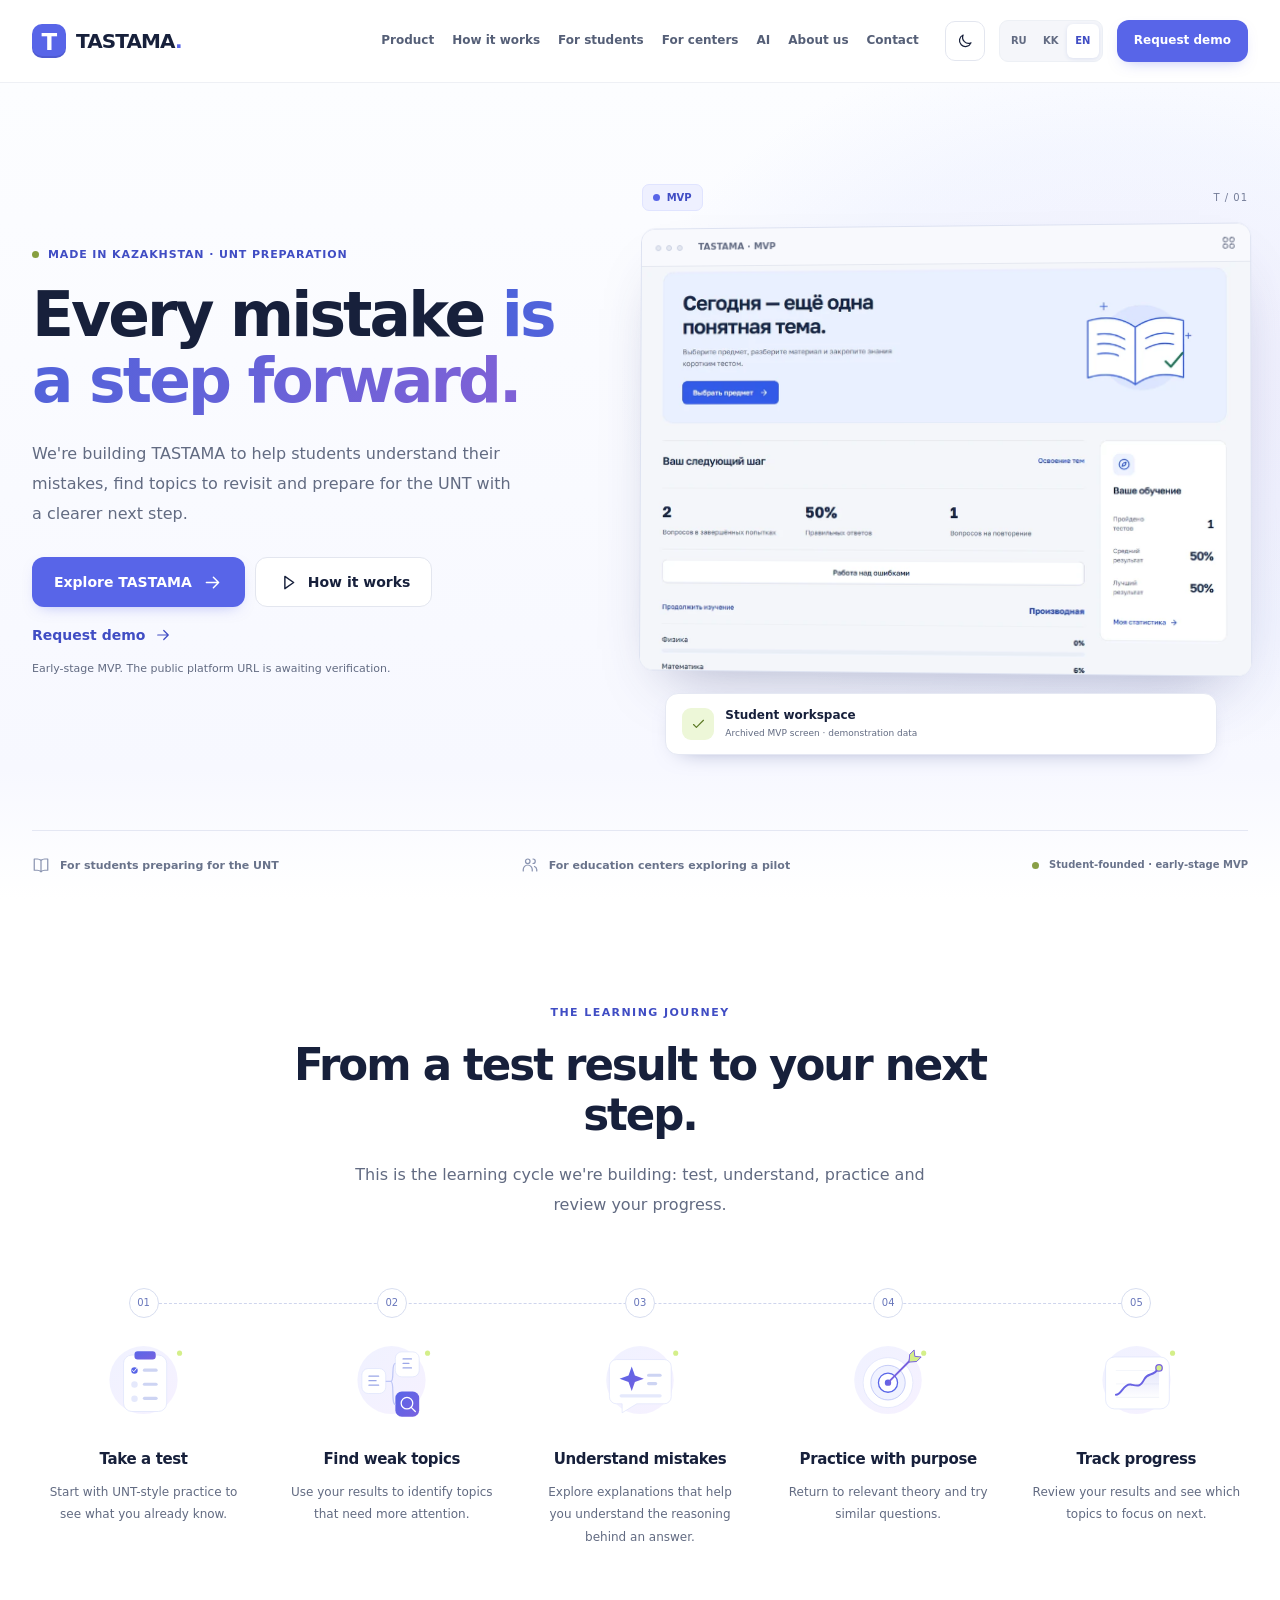
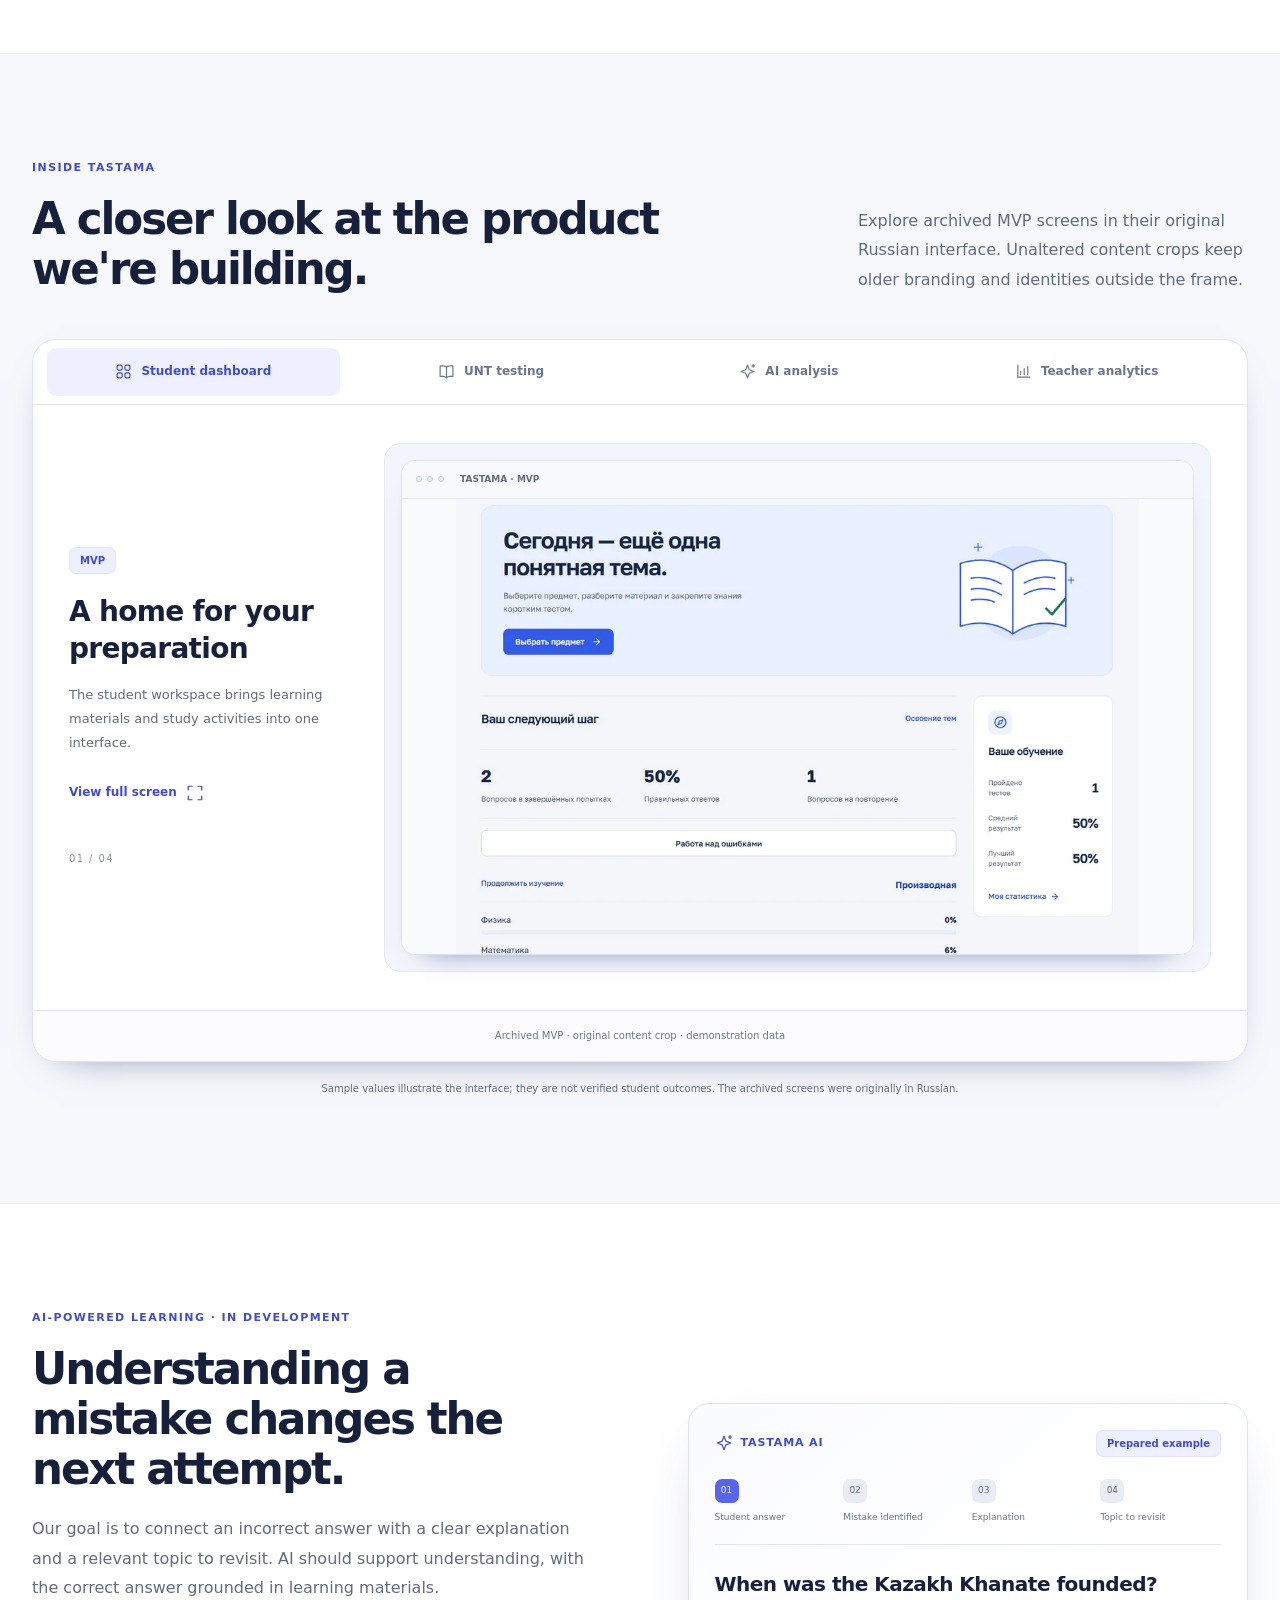
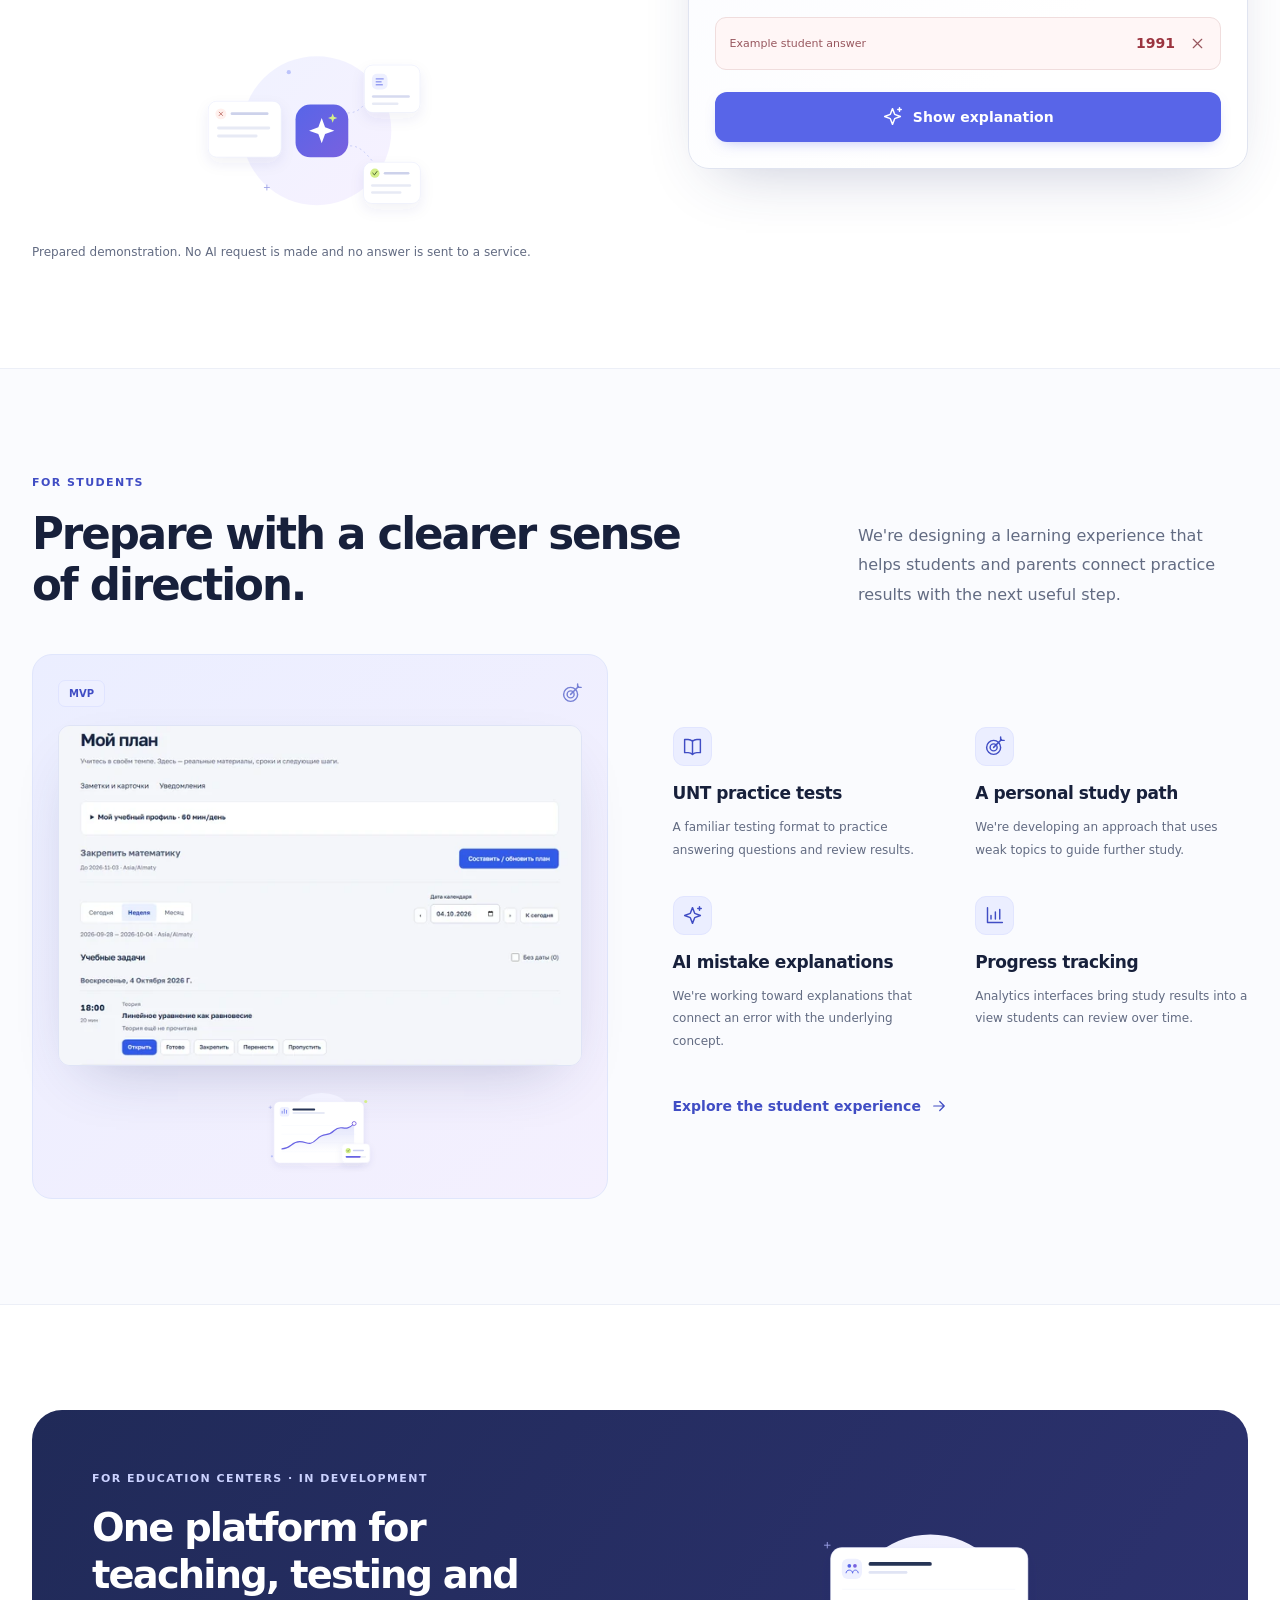
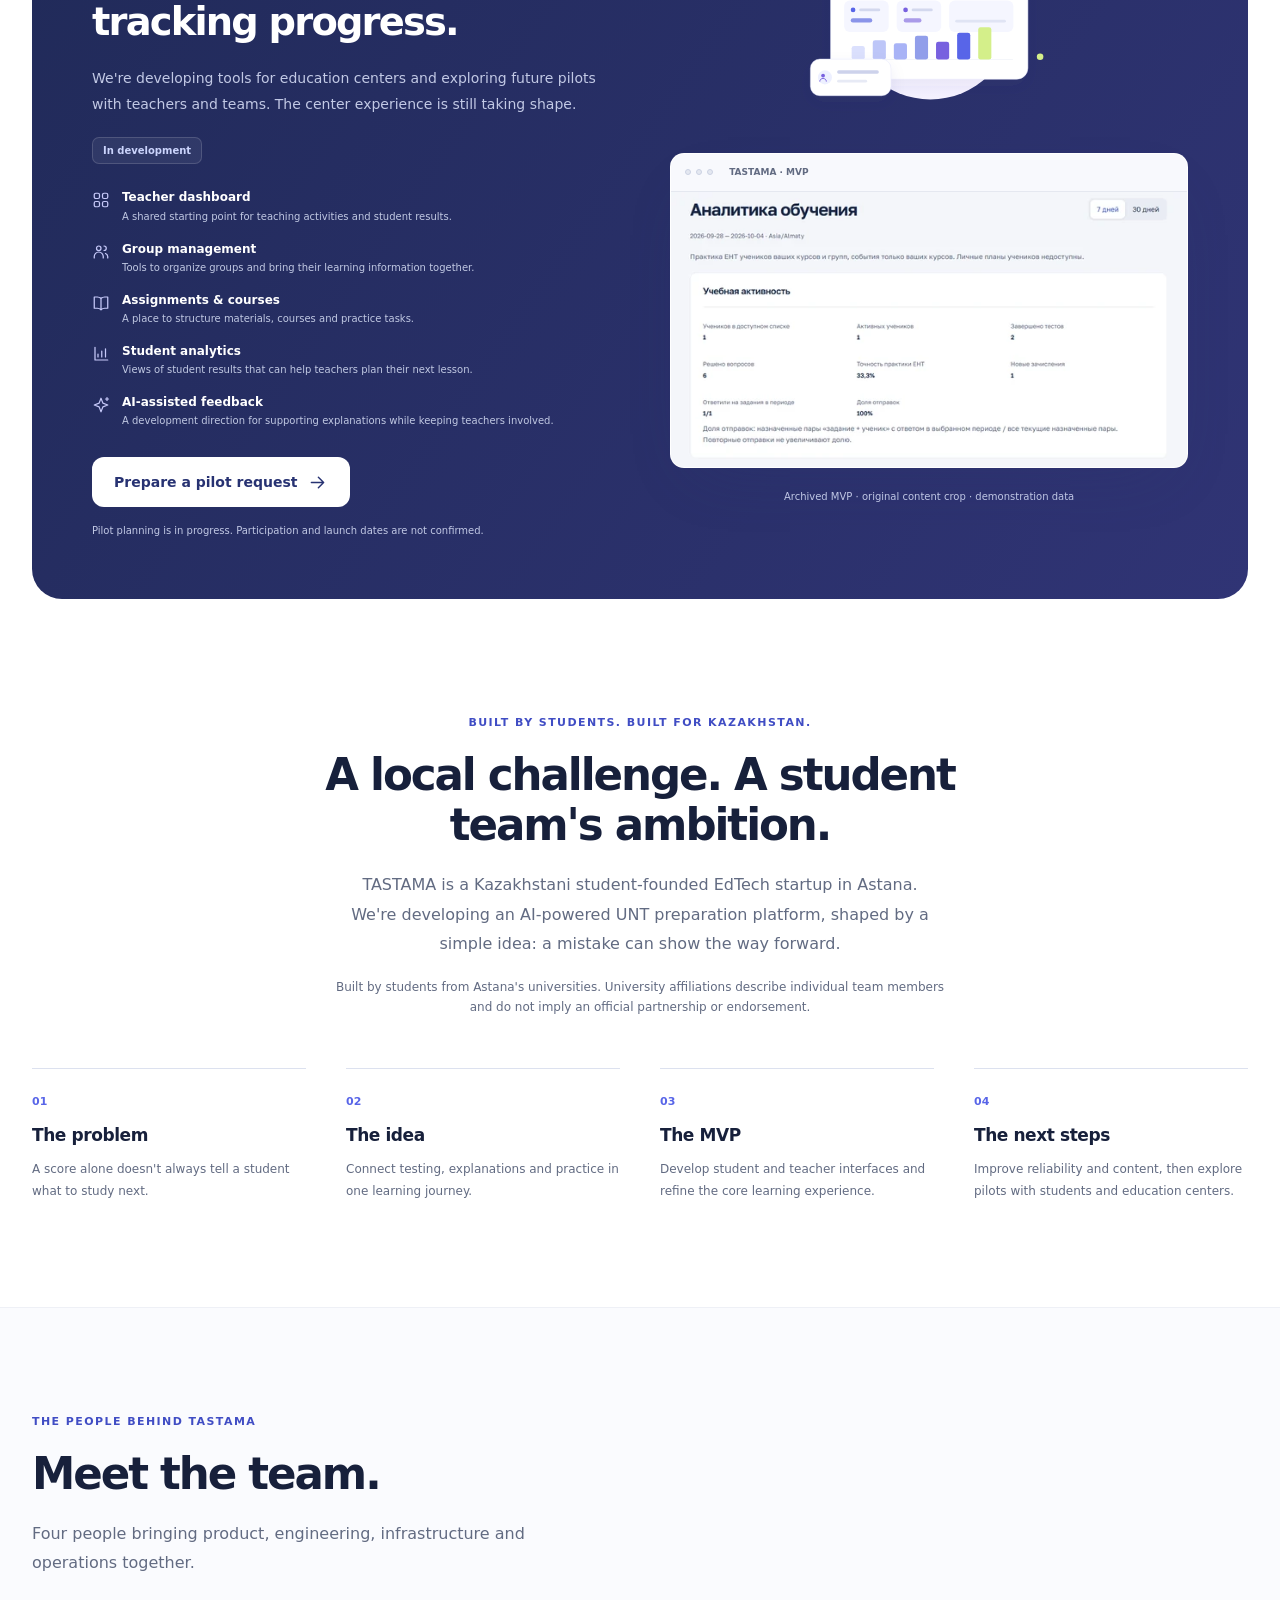
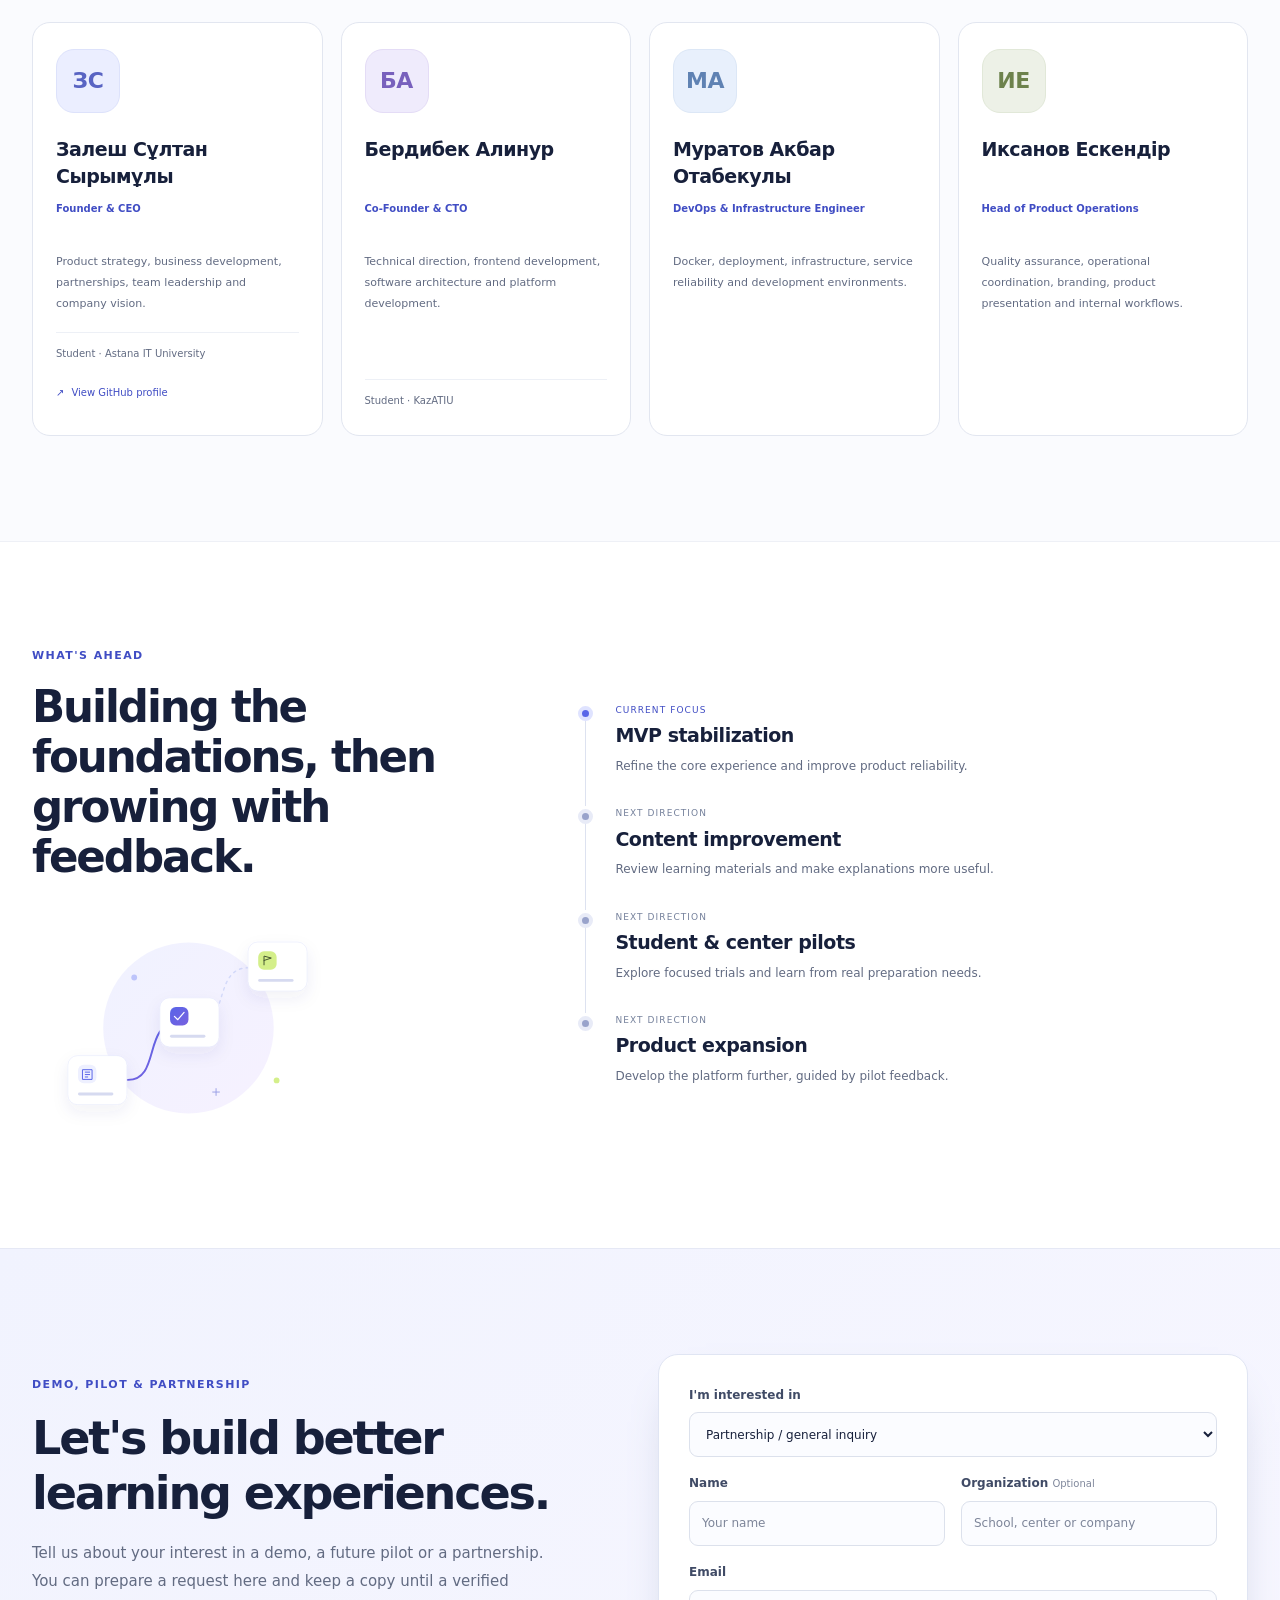
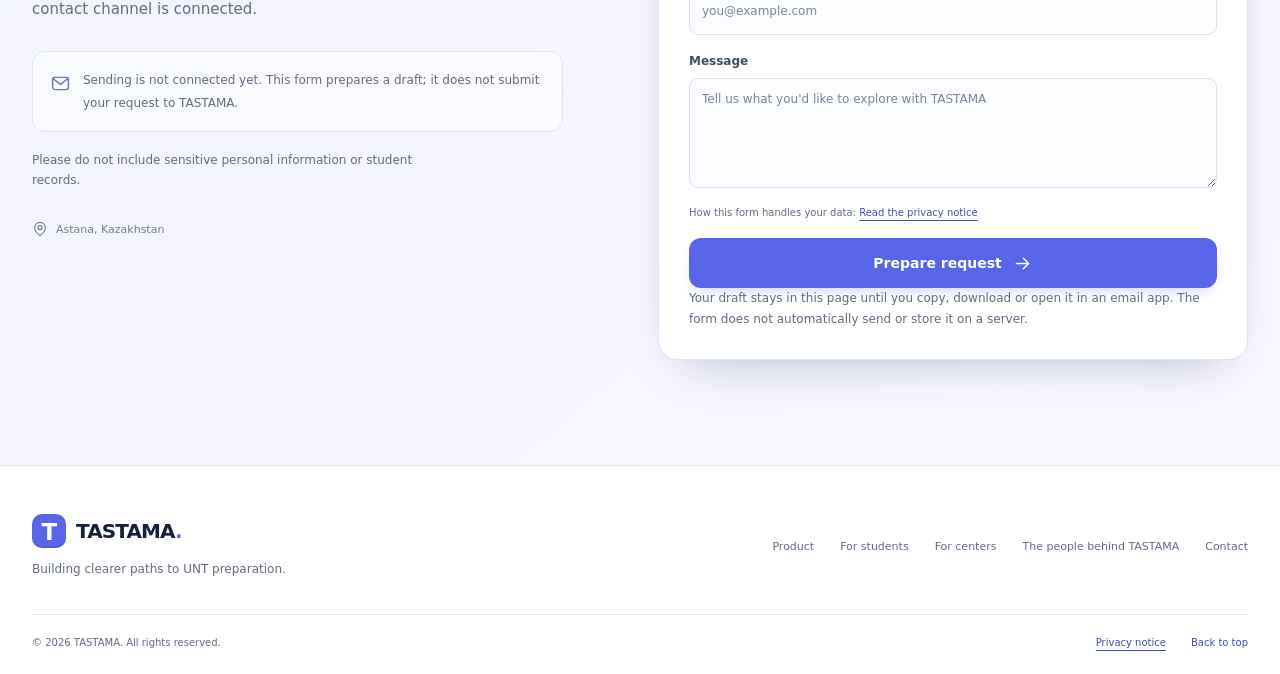
==== commit 4a2e364f: "Add switchable dark theme Follows the system setting until the visitor picks a theme; the choice is " ====
--- a/en/index.html
+++ b/en/index.html
@@ -22,20 +22,21 @@
   <link rel="alternate" hreflang="kk" href="https://tastama.tech/kk/">
   <link rel="alternate" hreflang="x-default" href="https://tastama.tech/">
   <link rel="icon" href="/assets/favicon.svg" type="image/svg+xml">
+  <script>(function(){var t;try{t=localStorage.getItem('tastama-theme')}catch(e){}if(t!=='light'&&t!=='dark')t=matchMedia('(prefers-color-scheme: dark)').matches?'dark':'light';document.documentElement.setAttribute('data-theme',t)})()</script>
   <link rel="stylesheet" href="/styles.css">
   <script src="/config.js" defer=""></script><script src="/i18n.js" defer=""></script><script src="/lib/site-utils.js" defer=""></script><script src="/script.js" defer=""></script>
   <script type="application/ld+json">{"@context":"https://schema.org","@type":"WebSite","name":"TASTAMA","url":"https://tastama.tech/","inLanguage":["en","ru","kk"],"about":{"@type":"Thing","name":"UNT preparation in Kazakhstan"}}</script>
-<noscript><style>.menu-toggle{display:none}.mobile-menu[hidden]{display:grid!important}.product-tabs{display:none}.screen-panel[hidden]{display:block!important}.showcase-screens{display:block}.screen-panel{margin-block:16px}.screenshot-button{cursor:default}.motion-ready .reveal{opacity:1;transform:none}</style></noscript>
+<noscript><style>.menu-toggle,.theme-toggle{display:none}.mobile-menu[hidden]{display:grid!important}.product-tabs{display:none}.screen-panel[hidden]{display:block!important}.showcase-screens{display:block}.screen-panel{margin-block:16px}.screenshot-button{cursor:default}.motion-ready .reveal{opacity:1;transform:none}</style></noscript>
 </head>
 <body id="top">
   <a class="skip-link" href="#main" data-i18n="a11y.skip">Skip to main content</a>
   <svg class="icon-library" xmlns="http://www.w3.org/2000/svg" aria-hidden="true">
-    <symbol id="i-arrow" viewBox="0 0 24 24"><path d="M5 12h14m-6-6 6 6-6 6"></path></symbol><symbol id="i-check" viewBox="0 0 24 24"><path d="m5 12 4 4L19 6"></path></symbol><symbol id="i-play" viewBox="0 0 24 24"><path d="m9 5 10 7-10 7Z"></path></symbol><symbol id="i-close" viewBox="0 0 24 24"><path d="m6 6 12 12M6 18 18 6"></path></symbol><symbol id="i-expand" viewBox="0 0 24 24"><path d="M8 3H3v5m13-5h5v5M3 16v5h5m13-5v5h-5"></path></symbol><symbol id="i-book" viewBox="0 0 24 24"><path d="M12 5v15M3 4h4c3 0 5 2 5 2s2-2 5-2h4v15h-4c-3 0-5 2-5 2s-2-2-5-2H3Z"></path></symbol><symbol id="i-chart" viewBox="0 0 24 24"><path d="M4 3v17h17M8 16v-4m5 4V8m5 8V5"></path></symbol><symbol id="i-users" viewBox="0 0 24 24"><circle cx="9" cy="7" r="3"></circle><path d="M3 20v-2a6 6 0 0 1 12 0v2m1-16a3 3 0 0 1 0 6m2 4a5 5 0 0 1 3 4v2"></path></symbol><symbol id="i-spark" viewBox="0 0 24 24"><path d="m12 3 2.5 6.5L21 12l-6.5 2.5L12 21l-2.5-6.5L3 12l6.5-2.5ZM20 2v4m-2-2h4"></path></symbol><symbol id="i-target" viewBox="0 0 24 24"><circle cx="11" cy="13" r="8"></circle><circle cx="11" cy="13" r="4"></circle><path d="m11 13 9-9m-1-3v4h4"></path></symbol><symbol id="i-grid" viewBox="0 0 24 24"><rect x="3" y="3" width="7" height="7" rx="2"></rect><rect x="14" y="3" width="7" height="7" rx="2"></rect><rect x="3" y="14" width="7" height="7" rx="2"></rect><rect x="14" y="14" width="7" height="7" rx="2"></rect></symbol><symbol id="i-mail" viewBox="0 0 24 24"><rect x="3" y="5" width="18" height="14" rx="3"></rect><path d="m3 6 9 7 9-7"></path></symbol><symbol id="i-pin" viewBox="0 0 24 24"><path d="M20 10c0 6-8 12-8 12S4 16 4 10a8 8 0 1 1 16 0Z"></path><circle cx="12" cy="10" r="3"></circle></symbol>
+    <symbol id="i-arrow" viewBox="0 0 24 24"><path d="M5 12h14m-6-6 6 6-6 6"></path></symbol><symbol id="i-moon" viewBox="0 0 24 24"><path d="M20 14.5A8 8 0 0 1 9.5 4a8 8 0 1 0 10.5 10.5Z"></path></symbol><symbol id="i-sun" viewBox="0 0 24 24"><circle cx="12" cy="12" r="4"></circle><path d="M12 2v2m0 16v2M4.9 4.9l1.4 1.4m11.4 11.4 1.4 1.4M2 12h2m16 0h2M4.9 19.1l1.4-1.4M17.7 6.3l1.4-1.4"></path></symbol><symbol id="i-check" viewBox="0 0 24 24"><path d="m5 12 4 4L19 6"></path></symbol><symbol id="i-play" viewBox="0 0 24 24"><path d="m9 5 10 7-10 7Z"></path></symbol><symbol id="i-close" viewBox="0 0 24 24"><path d="m6 6 12 12M6 18 18 6"></path></symbol><symbol id="i-expand" viewBox="0 0 24 24"><path d="M8 3H3v5m13-5h5v5M3 16v5h5m13-5v5h-5"></path></symbol><symbol id="i-book" viewBox="0 0 24 24"><path d="M12 5v15M3 4h4c3 0 5 2 5 2s2-2 5-2h4v15h-4c-3 0-5 2-5 2s-2-2-5-2H3Z"></path></symbol><symbol id="i-chart" viewBox="0 0 24 24"><path d="M4 3v17h17M8 16v-4m5 4V8m5 8V5"></path></symbol><symbol id="i-users" viewBox="0 0 24 24"><circle cx="9" cy="7" r="3"></circle><path d="M3 20v-2a6 6 0 0 1 12 0v2m1-16a3 3 0 0 1 0 6m2 4a5 5 0 0 1 3 4v2"></path></symbol><symbol id="i-spark" viewBox="0 0 24 24"><path d="m12 3 2.5 6.5L21 12l-6.5 2.5L12 21l-2.5-6.5L3 12l6.5-2.5ZM20 2v4m-2-2h4"></path></symbol><symbol id="i-target" viewBox="0 0 24 24"><circle cx="11" cy="13" r="8"></circle><circle cx="11" cy="13" r="4"></circle><path d="m11 13 9-9m-1-3v4h4"></path></symbol><symbol id="i-grid" viewBox="0 0 24 24"><rect x="3" y="3" width="7" height="7" rx="2"></rect><rect x="14" y="3" width="7" height="7" rx="2"></rect><rect x="3" y="14" width="7" height="7" rx="2"></rect><rect x="14" y="14" width="7" height="7" rx="2"></rect></symbol><symbol id="i-mail" viewBox="0 0 24 24"><rect x="3" y="5" width="18" height="14" rx="3"></rect><path d="m3 6 9 7 9-7"></path></symbol><symbol id="i-pin" viewBox="0 0 24 24"><path d="M20 10c0 6-8 12-8 12S4 16 4 10a8 8 0 1 1 16 0Z"></path><circle cx="12" cy="10" r="3"></circle></symbol>
   </svg>
   <header class="site-header"><div class="container nav-wrap">
     <a class="brand" href="#top" data-i18n-aria="a11y.home" aria-label="TASTAMA home"><span class="brand-mark" aria-hidden="true">T</span><span>TASTAMA<span class="brand-dot" aria-hidden="true">.</span></span></a>
     <nav class="desktop-nav" data-i18n-aria="a11y.primary" aria-label="Main navigation"><a href="#product" data-i18n="nav.product">Product</a><a href="#how" data-i18n="nav.how">How it works</a><a href="#students" data-i18n="nav.students">For students</a><a href="#centers" data-i18n="nav.centers">For centers</a><a href="#ai" data-i18n="nav.ai">AI</a><a href="#about" data-i18n="nav.about">About us</a><a href="#contact" data-i18n="nav.contact">Contact</a></nav>
-    <div class="nav-actions"><div class="language-switcher" role="group" data-i18n-aria="a11y.language" aria-label="Website language"><a href="/ru/" class="lang-btn" data-lang="ru" lang="ru" aria-label="RU — Русский" aria-current="false">RU</a><a href="/kk/" class="lang-btn" data-lang="kk" lang="kk" aria-label="KK — Қазақша" aria-current="false">KK</a><a href="/en/" class="lang-btn active" data-lang="en" lang="en" aria-label="EN — English" aria-current="true">EN</a></div><a class="button button-small header-cta js-platform-link" href="#contact" data-intent="demo" data-event="request_demo" data-i18n="nav.demo">Request demo</a><button class="menu-toggle" type="button" aria-controls="mobile-menu" aria-expanded="false" data-i18n-aria="a11y.menuOpen" aria-label="Open navigation menu"><span></span><span></span></button></div>
+    <div class="nav-actions"><button class="theme-toggle" type="button" data-i18n-aria="a11y.themeDark" aria-label="Switch to dark theme"><svg class="icon i-moon" aria-hidden="true"><use href="#i-moon"></use></svg><svg class="icon i-sun" aria-hidden="true"><use href="#i-sun"></use></svg></button><div class="language-switcher" role="group" data-i18n-aria="a11y.language" aria-label="Website language"><a href="/ru/" class="lang-btn" data-lang="ru" lang="ru" aria-label="RU — Русский" aria-current="false">RU</a><a href="/kk/" class="lang-btn" data-lang="kk" lang="kk" aria-label="KK — Қазақша" aria-current="false">KK</a><a href="/en/" class="lang-btn active" data-lang="en" lang="en" aria-label="EN — English" aria-current="true">EN</a></div><a class="button button-small header-cta js-platform-link" href="#contact" data-intent="demo" data-event="request_demo" data-i18n="nav.demo">Request demo</a><button class="menu-toggle" type="button" aria-controls="mobile-menu" aria-expanded="false" data-i18n-aria="a11y.menuOpen" aria-label="Open navigation menu"><span></span><span></span></button></div>
   </div><nav class="mobile-menu" id="mobile-menu" hidden="" data-i18n-aria="a11y.primary" aria-label="Main navigation"><a href="#product" data-i18n="nav.product">Product</a><a href="#how" data-i18n="nav.how">How it works</a><a href="#students" data-i18n="nav.students">For students</a><a href="#centers" data-i18n="nav.centers">For centers</a><a href="#ai" data-i18n="nav.ai">AI</a><a href="#about" data-i18n="nav.about">About us</a><a href="#contact" data-i18n="nav.contact">Contact</a><a class="button js-platform-link" href="#contact" data-intent="demo" data-event="request_demo" data-i18n="nav.demo">Request demo</a></nav></header>
   <main id="main" tabindex="-1">
     <section class="hero" aria-labelledby="hero-title"><div class="hero-orbit" aria-hidden="true"></div><div class="container hero-grid">
--- a/styles.css
+++ b/styles.css
@@ -27,4 +27,28 @@
 @media(max-width:370px){.container{width:calc(100% - 28px)}.nav-wrap{gap:6px}.brand{font-size:16px;gap:6px}.brand-mark{width:28px;height:28px;font-size:19px}.nav-actions{gap:6px}.lang-btn{min-width:27px;min-height:35px;font-size:9px}.menu-toggle{width:38px;height:41px;padding:9px}.hero h1{font-size:42px}.hero-actions{display:grid}.hero-actions>.button{width:100%}.hero-caption{width:100%;padding:11px}.hero-caption strong{font-size:11px}.hero-caption span:not(.caption-icon){font-size:8px}.step{grid-template-columns:30px 59px 1fr;column-gap:11px}.step>img{width:59px}.team-grid{grid-template-columns:1fr}.team-card h3{font-size:22px}.team-bio{font-size:12px}.team-university{font-size:10px}.team-card{padding:26px}.benefit-grid{gap:24px 18px}.benefit h3{font-size:15px}.centers-shell{padding:26px 20px}.contact-form{padding:22px 17px}.contact-copy h2{font-size:33px}.ai-demo{padding:18px}.product-tabs>button{font-size:10px;padding:8px}.product-tabs .icon{width:15px;height:15px}}
 @media(prefers-reduced-motion:reduce){html{scroll-behavior:auto}*,*:before,*:after{animation:none!important;transition:none!important}.motion-ready .reveal{opacity:1;transform:none}.hero-browser{transform:none}}
 .browser-bar,.footer-bottom{color:#626b82}.dialog-open{overflow:hidden}#contact-fields{border:0;margin:0;padding:0;min-width:0}
+/* Theme toggle */
+.theme-toggle{display:grid;place-items:center;width:40px;height:40px;padding:0;border:1px solid var(--line);border-radius:10px;background:transparent;color:var(--ink);flex-shrink:0;transition:color .2s,border-color .2s}.theme-toggle:hover{color:var(--blue-dark);border-color:#c9cff0}.theme-toggle .icon{width:18px;height:18px}.theme-toggle .i-sun,[data-theme="dark"] .theme-toggle .i-moon{display:none}[data-theme="dark"] .theme-toggle .i-sun{display:block}
+@media(max-width:699px){.theme-toggle{width:38px;height:38px}}
+@media(max-width:370px){.theme-toggle{width:34px;height:38px}}
+/* Dark theme: overrides only, so the light theme stays exactly as authored. Print always uses the light theme. */
+@media screen{
+:root[data-theme="dark"]{color-scheme:dark;--ink:#e7eaf6;--muted:#a2aac3;--subtle:#8b94b2;--blue:#7c87ff;--blue-dark:#aab2ff;--violet:#9b88f0;--line:#262f4d;--paper:#0d1222;--soft:#121a2f;--surface:#151c33;--surface-2:#1a2240;--tint:#1f2850;--tint-line:#2d3870;--field:#10172b;--shadow:0 24px 60px -28px rgba(0,0,0,.7)}
+[data-theme="dark"] ::selection{background:#34408a;color:#fff}[data-theme="dark"] .skip-link{background:#fff;color:#0d1222}
+[data-theme="dark"] .button{background:#5865e8;box-shadow:0 6px 18px -8px #000a}[data-theme="dark"] .button:hover{background:#4a56d8;box-shadow:0 9px 22px -10px #000c}[data-theme="dark"] .button-secondary{background:var(--surface-2);border-color:var(--tint-line);color:var(--ink)}[data-theme="dark"] .button-secondary:hover{background:#242d52}[data-theme="dark"] .button-light{background:#fff;color:#273272}[data-theme="dark"] .button-light:hover{background:#ecefff}
+[data-theme="dark"] .tiny-pill:not(.dark-pill){background:var(--tint);border-color:var(--tint-line)}
+[data-theme="dark"] .site-header{background:rgba(13,18,34,.94);border-bottom-color:var(--line)}[data-theme="dark"] .site-header.scrolled{box-shadow:0 3px 20px #0009}[data-theme="dark"] .desktop-nav a{color:var(--muted)}[data-theme="dark"] .desktop-nav a:hover{color:var(--blue-dark)}[data-theme="dark"] .language-switcher{background:var(--surface);border-color:var(--line)}[data-theme="dark"] .lang-btn{color:var(--subtle)}[data-theme="dark"] .lang-btn.active{background:var(--tint);color:var(--blue-dark);box-shadow:none}[data-theme="dark"] .menu-toggle{background:var(--surface)}[data-theme="dark"] .mobile-menu{background:var(--paper)}[data-theme="dark"] .theme-toggle:hover{border-color:var(--tint-line)}
+[data-theme="dark"] .hero{background:linear-gradient(180deg,#10162b,#0f1529 84%,var(--paper))}[data-theme="dark"] .hero-orbit{background:radial-gradient(ellipse,#7763e433,#5b6cff1f 45%,transparent 66%)}[data-theme="dark"] .gradient-text{background:linear-gradient(110deg,#7d8dff,#a68bff);-webkit-background-clip:text;background-clip:text}[data-theme="dark"] .visual-index{color:var(--subtle)}
+[data-theme="dark"] .browser-frame{border-color:#2a3356;background:var(--surface)}[data-theme="dark"] .browser-bar{background:#171f38;border-bottom-color:var(--line);color:var(--subtle)}[data-theme="dark"] .browser-dots i{border-color:#3a4570;background:#2a3356}[data-theme="dark"] .hero-browser{box-shadow:0 30px 60px -30px #000c}[data-theme="dark"] .screenshot-button{background:var(--surface)}[data-theme="dark"] .browser-frame img,[data-theme="dark"] .student-visual>img:not(.progress-art){filter:brightness(.92)}
+[data-theme="dark"] .hero-caption{background:var(--surface);border-color:var(--line);box-shadow:0 8px 24px -16px #000}[data-theme="dark"] .caption-icon{background:#26331a;color:#b5d36a}[data-theme="dark"] .audience-strip{border-top-color:var(--line)}[data-theme="dark"] .audience-strip>span{color:var(--muted)}[data-theme="dark"] .audience-strip .icon{color:var(--subtle)}
+[data-theme="dark"] .steps:before{border-color:#34406b}[data-theme="dark"] .step-index{border-color:#2f3a63;background:var(--surface);color:#9aa4ff}
+[data-theme="dark"] .product-section{background:var(--soft);border-color:var(--line)}[data-theme="dark"] .showcase{border-color:var(--line);background:var(--surface);box-shadow:0 15px 40px -28px #000}[data-theme="dark"] .product-tabs>button{color:var(--muted)}[data-theme="dark"] .product-tabs>button[aria-selected="true"]{color:var(--blue-dark);background:var(--tint)}[data-theme="dark"] .showcase-number{color:var(--subtle)}[data-theme="dark"] .showcase-screens{background:var(--field);border-color:var(--line)}[data-theme="dark"] .screen-panel .browser-frame{box-shadow:0 15px 28px -24px #000}[data-theme="dark"] .showcase-caption{color:var(--subtle);background:#131a30}
+[data-theme="dark"] .ai-section{background:var(--paper)}[data-theme="dark"] .ai-demo{border-color:var(--line);background:linear-gradient(140deg,#182040,var(--surface) 65%)}[data-theme="dark"] .ai-flow>li{color:var(--muted)}[data-theme="dark"] .ai-flow>li>span:first-child{background:#222b4a}[data-theme="dark"] .ai-flow>li.active>span:first-child{background:var(--blue);color:#0d1222}[data-theme="dark"] .answer-card{background:#2a1520;border-color:#4a2632;color:#f0a6b0}[data-theme="dark"] .answer-card>strong{color:#ff9aa8}[data-theme="dark"] .correct-answer{color:#8fd19e}[data-theme="dark"] .topic-recommendation{background:var(--tint);border-color:var(--tint-line)}[data-theme="dark"] .topic-recommendation p{color:var(--muted)}
+[data-theme="dark"] .students-section{background:var(--soft);border-color:var(--line)}[data-theme="dark"] .student-visual{background:linear-gradient(140deg,#1a2147,#211c42);border-color:var(--tint-line)}[data-theme="dark"] .student-visual-head>.icon{color:#9aa4ff}[data-theme="dark"] .student-visual>img:not(.progress-art){border-color:var(--line)}[data-theme="dark"] .icon-tile{background:var(--tint);border-color:var(--tint-line)}[data-theme="dark"] .centers-section{background:var(--paper)}[data-theme="dark"] .centers-shell{box-shadow:inset 0 0 0 1px #ffffff14}[data-theme="dark"] .centers-visual .browser-frame{border-color:#ffffff40}
+[data-theme="dark"] .story-line>li{border-top-color:var(--line)}[data-theme="dark"] .team-section{background:var(--soft);border-color:var(--line)}[data-theme="dark"] .team-card{background:var(--surface);border-color:var(--line)}[data-theme="dark"] .team-avatar{background:var(--tint);color:#a5adff;border-color:var(--tint-line)}[data-theme="dark"] .avatar-two{background:#2a2150;color:#c3b2ff;border-color:#3a2f6b}[data-theme="dark"] .avatar-three{background:#1a2a45;color:#9cc3f5;border-color:#24395e}[data-theme="dark"] .avatar-four{background:#1f2a1c;color:#b7d08f;border-color:#2e3d27}[data-theme="dark"] .team-university{border-top-color:var(--line)}
+[data-theme="dark"] .roadmap>li:before{background:#2a3356}[data-theme="dark"] .roadmap-dot{border-color:var(--tint);background:#59638c}[data-theme="dark"] .roadmap>li:first-child>.roadmap-dot{border-color:var(--tint-line)}[data-theme="dark"] .roadmap-status{color:var(--subtle)}
+[data-theme="dark"] .contact-section{background:linear-gradient(140deg,#121a33,#16152f);border-color:var(--line)}[data-theme="dark"] .contact-notice{border-color:var(--line);background:#ffffff08}[data-theme="dark"] .contact-notice>.icon{color:#9aa4ff}[data-theme="dark"] .contact-location{color:var(--subtle)}[data-theme="dark"] .contact-form{border-color:var(--line);background:var(--surface);box-shadow:0 20px 50px -30px #000}[data-theme="dark"] .form-field>label{color:#c9cfe3}[data-theme="dark"] .optional{color:var(--subtle)}[data-theme="dark"] .form-field input,[data-theme="dark"] .form-field textarea,[data-theme="dark"] .form-field select{border-color:#2f3a63;background:var(--field)}[data-theme="dark"] .form-field input::placeholder,[data-theme="dark"] .form-field textarea::placeholder{color:#7f88a6}[data-theme="dark"] .form-field [aria-invalid="true"]{border-color:#e0687f}[data-theme="dark"] .field-error{color:#ff8f9f}[data-theme="dark"] .form-status{color:#8fc9d6}[data-theme="dark"] .form-status.error{color:#ff8f9f}[data-theme="dark"] .draft-result>textarea{background:var(--field);color:#c9cfe3}
+[data-theme="dark"] .site-footer{background:var(--paper)}[data-theme="dark"] .footer-top nav{color:var(--muted)}[data-theme="dark"] .browser-bar,[data-theme="dark"] .footer-bottom{color:var(--subtle)}
+[data-theme="dark"] dialog{background:var(--surface);border-color:var(--line);box-shadow:0 30px 100px #000}[data-theme="dark"] dialog::backdrop{background:#000000c0}[data-theme="dark"] .image-dialog-toolbar,[data-theme="dark"] .image-dialog-bottom{background:var(--surface)}[data-theme="dark"] .icon-button{border-color:var(--line);background:var(--surface-2)}[data-theme="dark"] .icon-button:hover{background:#242d52}[data-theme="dark"] .image-dialog-content{background:#0b101e}[data-theme="dark"] .image-dialog-content>img{border-color:var(--line)}
+}
 @media print{.site-header,.hero-actions,.contact-form,.site-footer,.image-dialog,.privacy-dialog{display:none!important}.section{padding:30px 0}.reveal{opacity:1!important;transform:none!important}.container{width:100%}.centers-shell{background:#fff;color:var(--ink)}.centers-copy p,.center-features span{color:var(--muted)}}
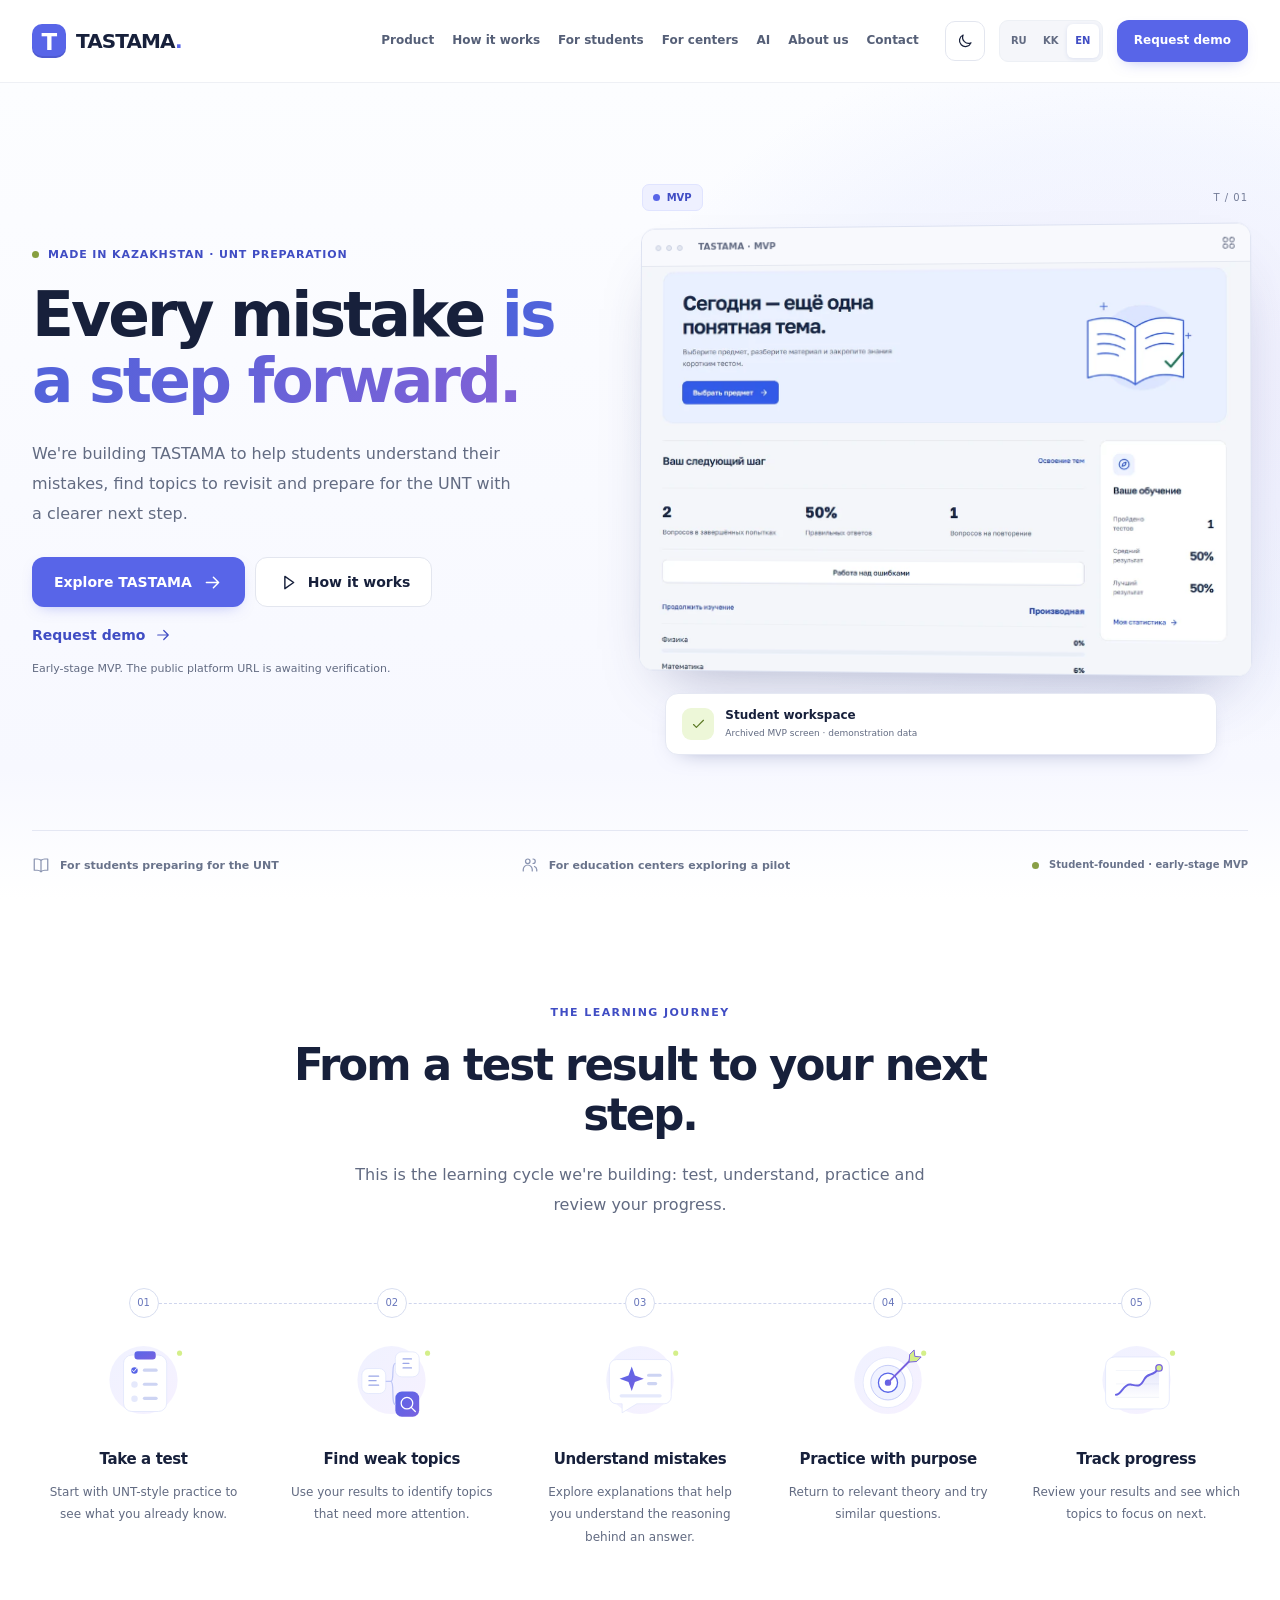
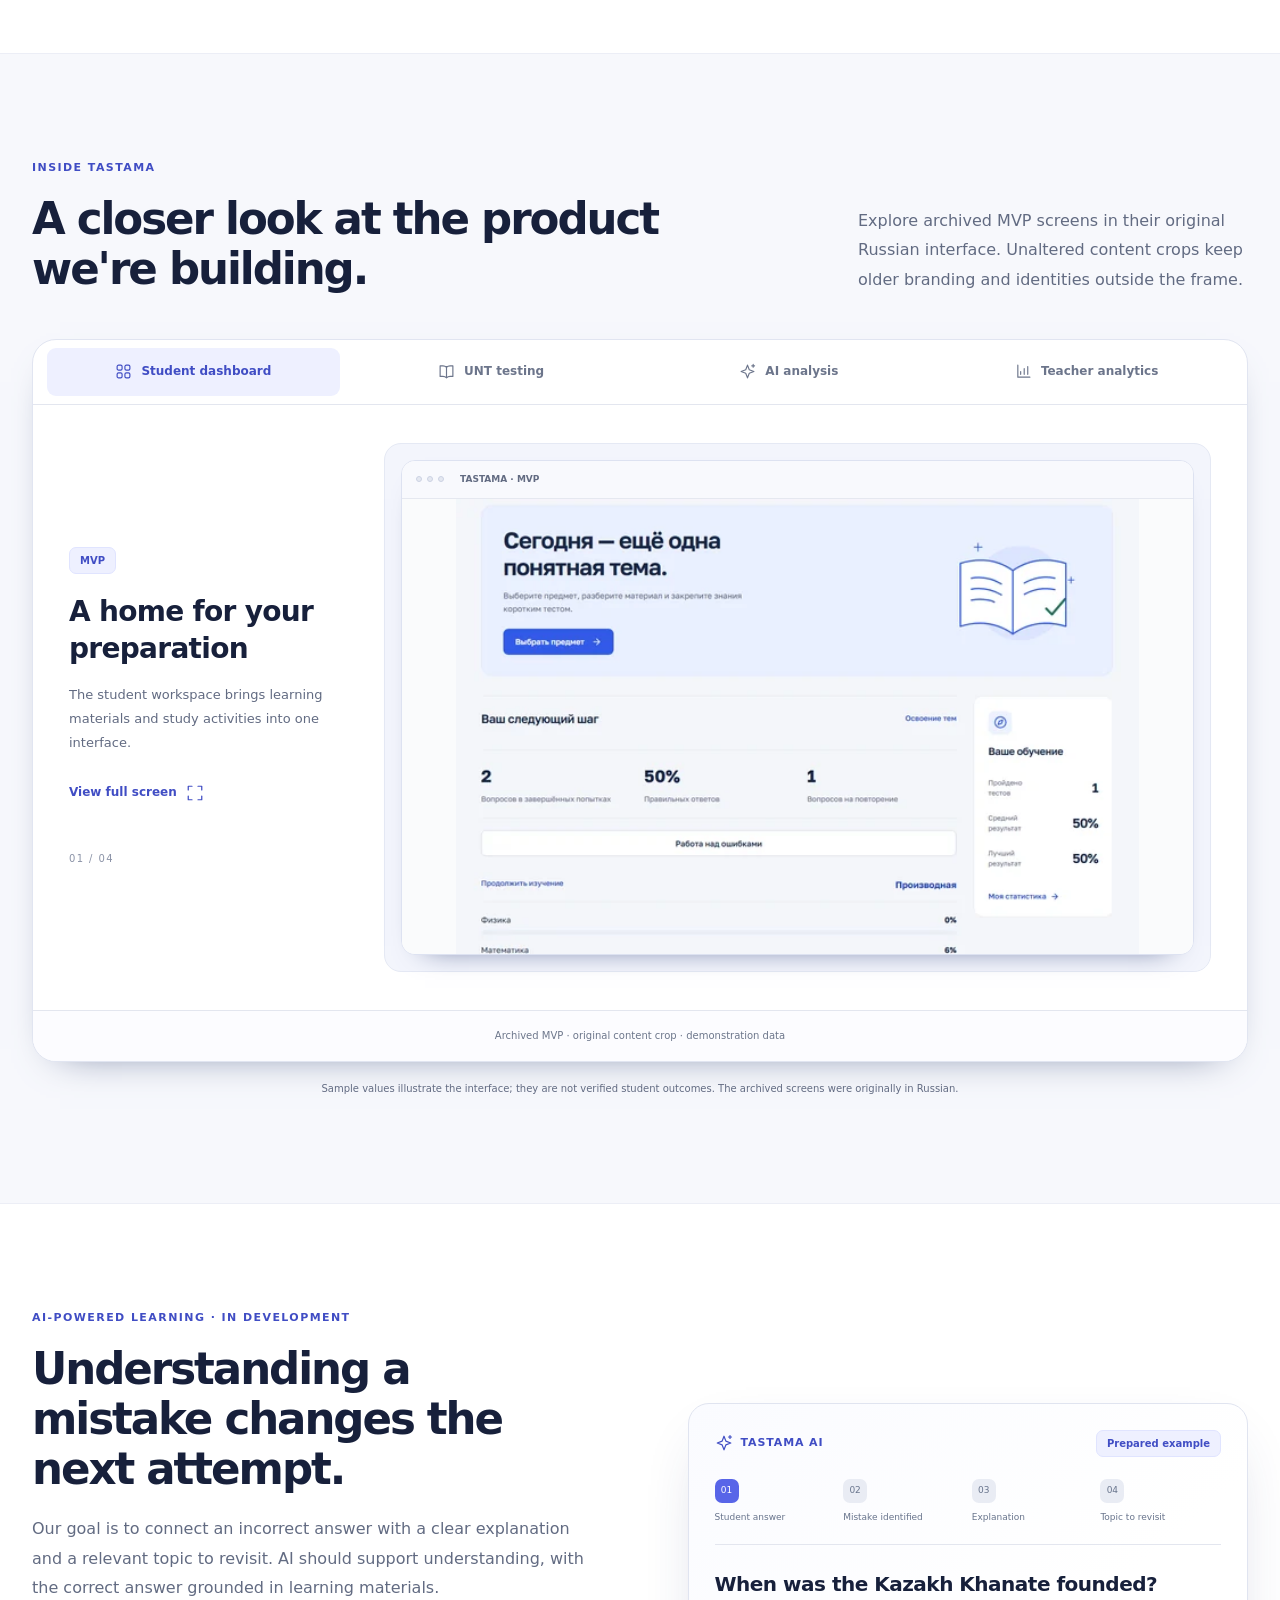
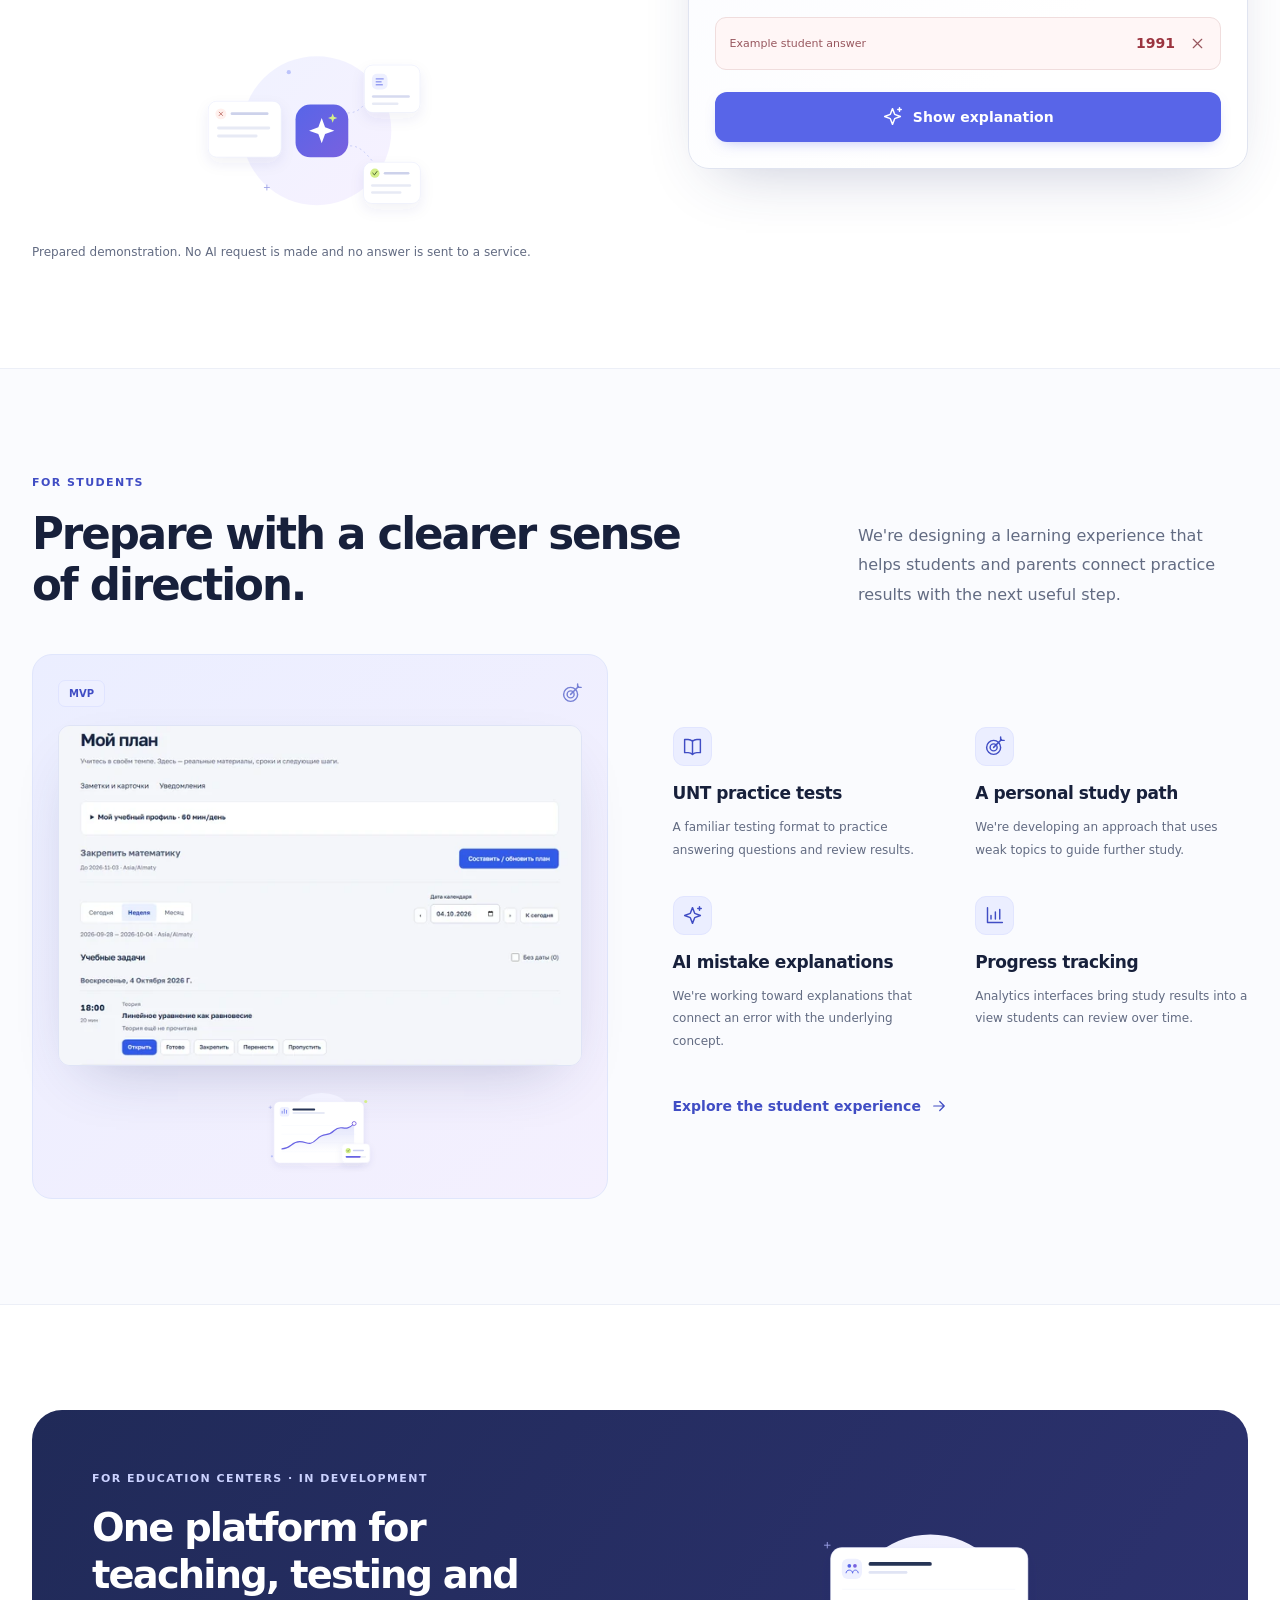
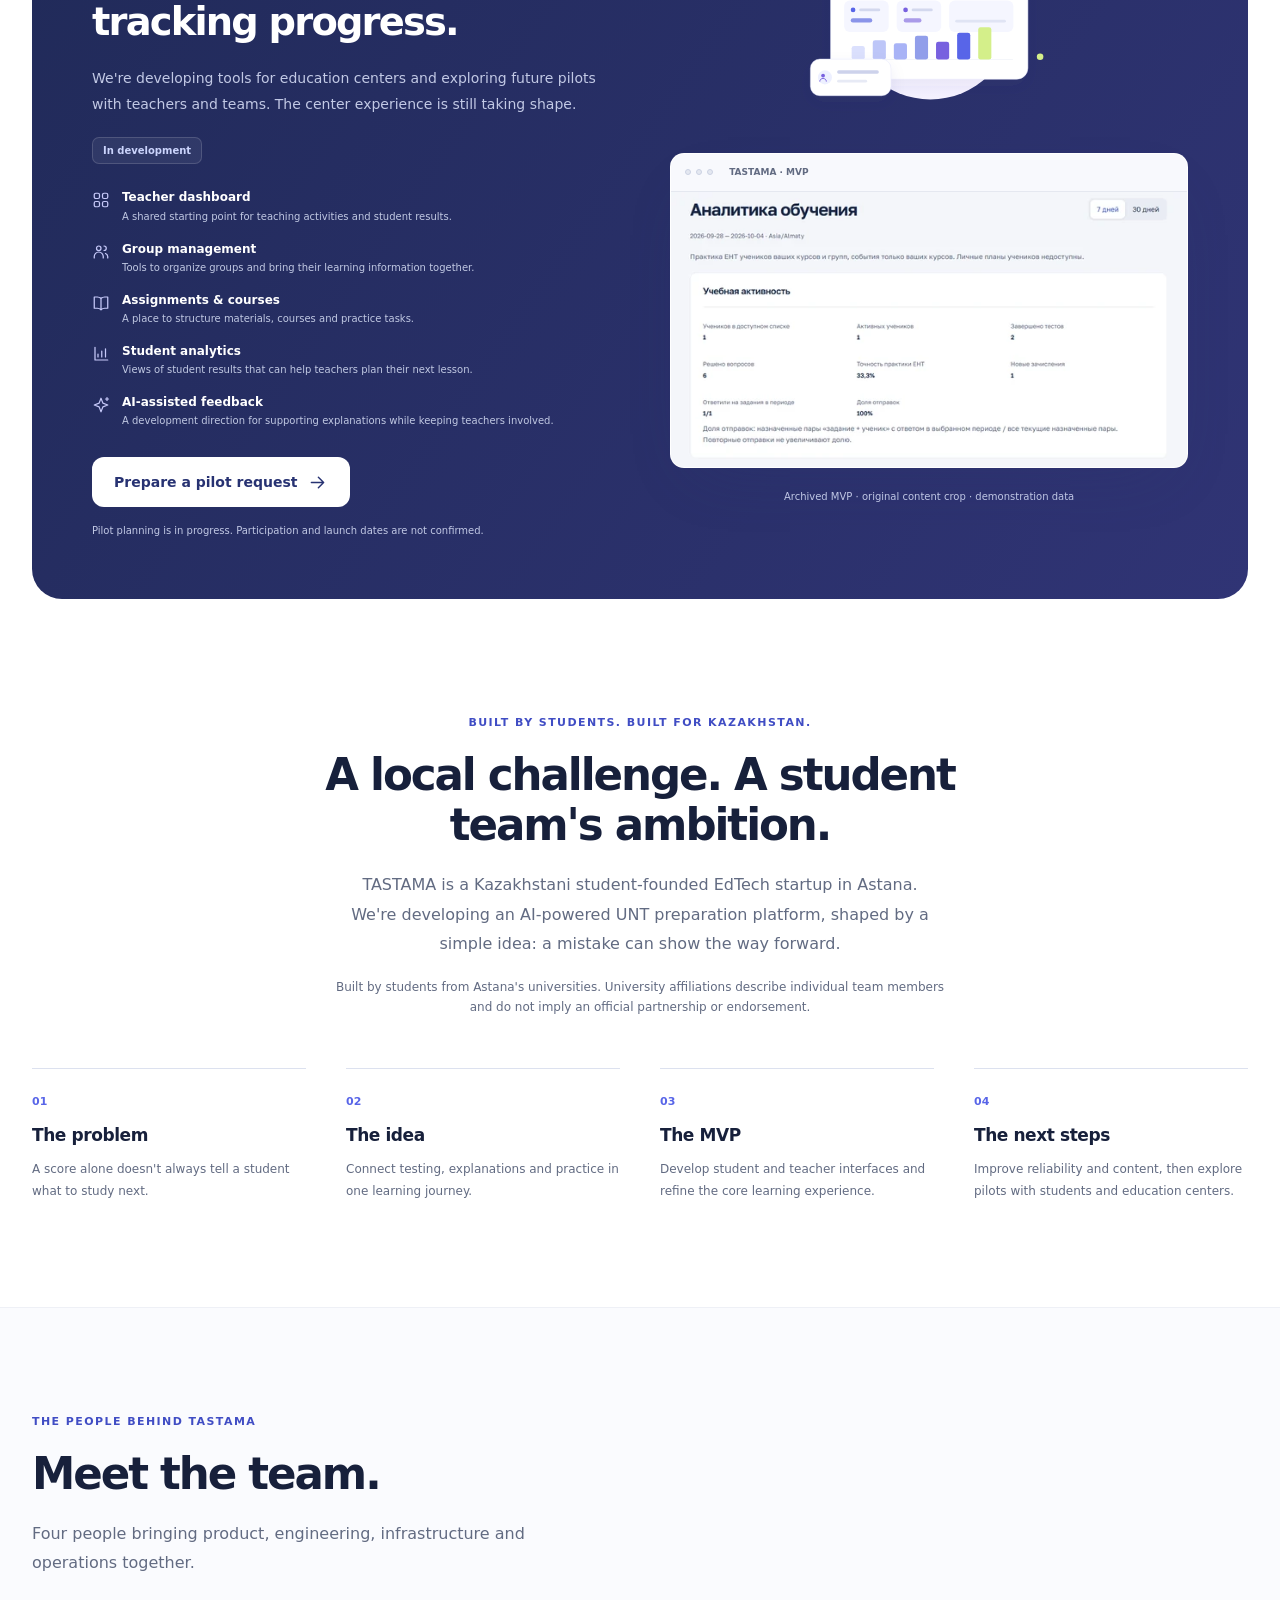
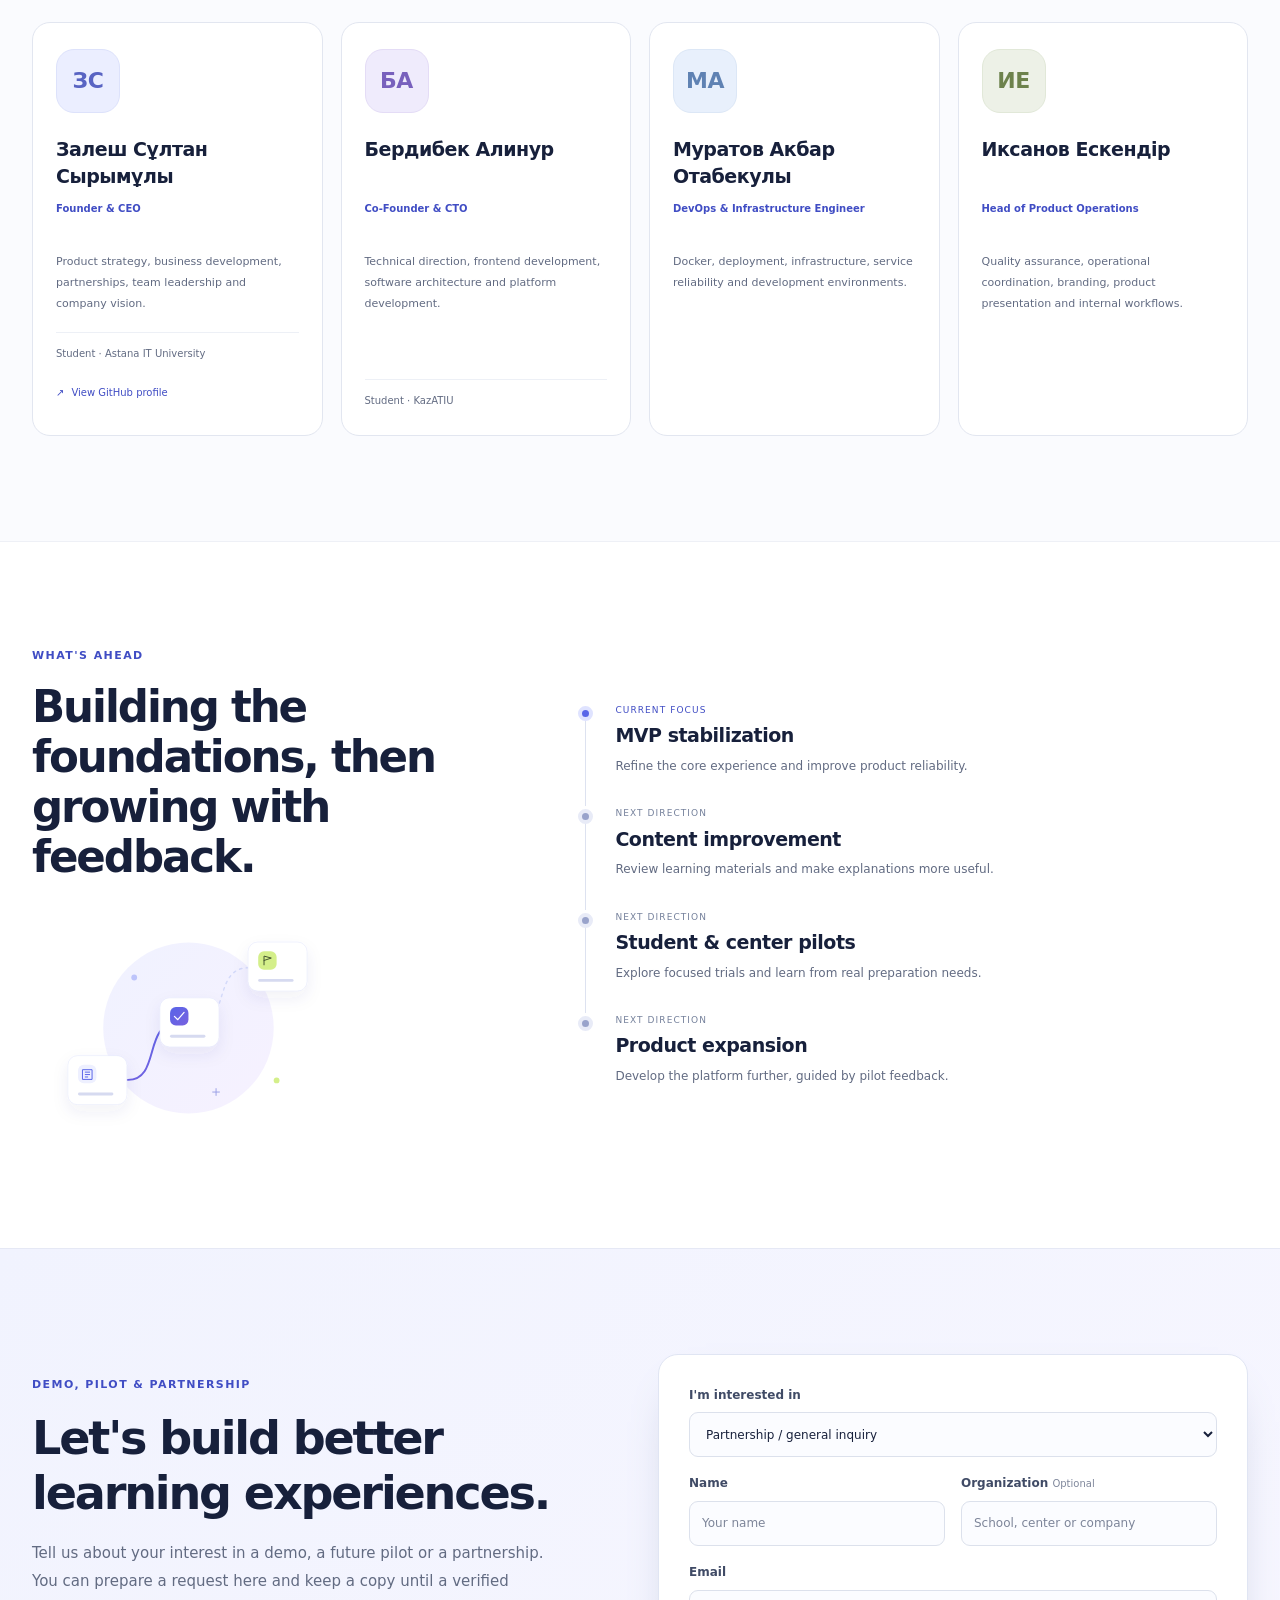
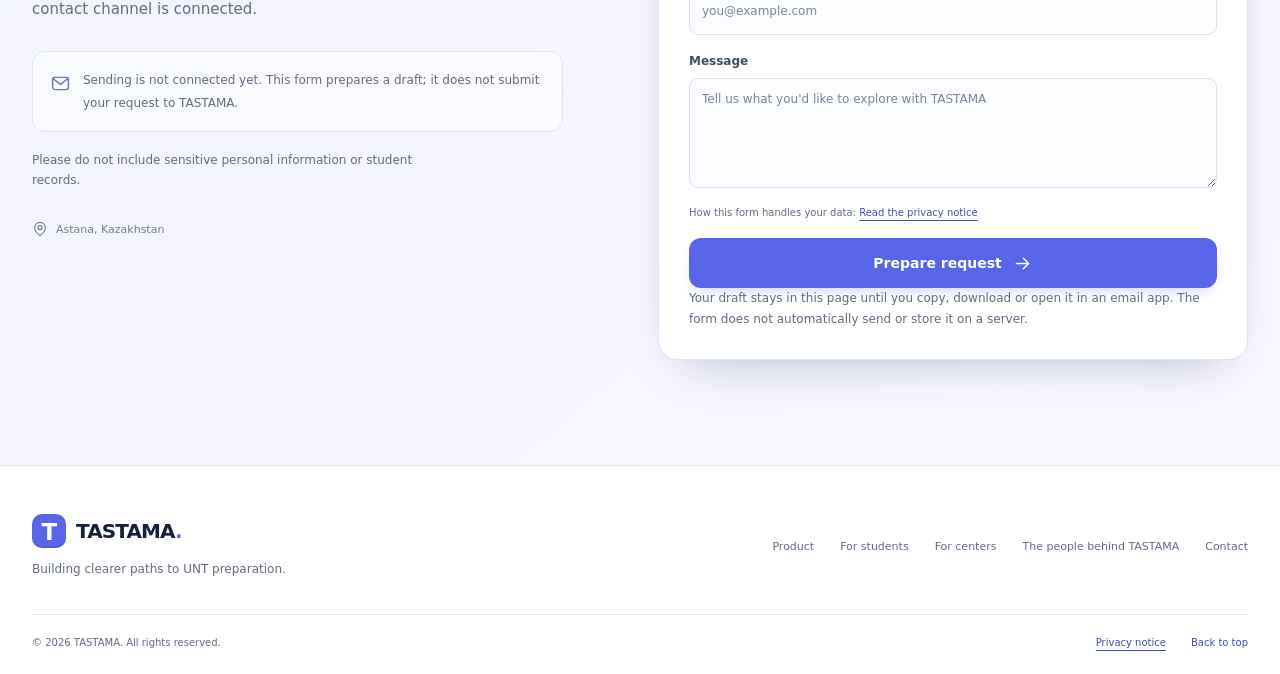
==== commit 912bd8c7: "Version stylesheet and script URLs with content hashes GitHub Pages lets browsers cache files for 10" ====
--- a/en/index.html
+++ b/en/index.html
@@ -23,8 +23,8 @@
   <link rel="alternate" hreflang="x-default" href="https://tastama.tech/">
   <link rel="icon" href="/assets/favicon.svg" type="image/svg+xml">
   <script>(function(){var t;try{t=localStorage.getItem('tastama-theme')}catch(e){}if(t!=='light'&&t!=='dark')t=matchMedia('(prefers-color-scheme: dark)').matches?'dark':'light';document.documentElement.setAttribute('data-theme',t)})()</script>
-  <link rel="stylesheet" href="/styles.css">
-  <script src="/config.js" defer=""></script><script src="/i18n.js" defer=""></script><script src="/lib/site-utils.js" defer=""></script><script src="/script.js" defer=""></script>
+  <link rel="stylesheet" href="/styles.css?v=7a5f205926">
+  <script src="/config.js?v=56d235e027" defer=""></script><script src="/i18n.js?v=5bb791f313" defer=""></script><script src="/lib/site-utils.js?v=ec919bac99" defer=""></script><script src="/script.js?v=a493493c54" defer=""></script>
   <script type="application/ld+json">{"@context":"https://schema.org","@type":"WebSite","name":"TASTAMA","url":"https://tastama.tech/","inLanguage":["en","ru","kk"],"about":{"@type":"Thing","name":"UNT preparation in Kazakhstan"}}</script>
 <noscript><style>.menu-toggle,.theme-toggle{display:none}.mobile-menu[hidden]{display:grid!important}.product-tabs{display:none}.screen-panel[hidden]{display:block!important}.showcase-screens{display:block}.screen-panel{margin-block:16px}.screenshot-button{cursor:default}.motion-ready .reveal{opacity:1;transform:none}</style></noscript>
 </head>
--- a/styles.css
+++ b/styles.css
@@ -29,6 +29,7 @@
 .browser-bar,.footer-bottom{color:#626b82}.dialog-open{overflow:hidden}#contact-fields{border:0;margin:0;padding:0;min-width:0}
 /* Theme toggle */
 .theme-toggle{display:grid;place-items:center;width:40px;height:40px;padding:0;border:1px solid var(--line);border-radius:10px;background:transparent;color:var(--ink);flex-shrink:0;transition:color .2s,border-color .2s}.theme-toggle:hover{color:var(--blue-dark);border-color:#c9cff0}.theme-toggle .icon{width:18px;height:18px}.theme-toggle .i-sun,[data-theme="dark"] .theme-toggle .i-moon{display:none}[data-theme="dark"] .theme-toggle .i-sun{display:block}
+::view-transition-old(root),::view-transition-new(root){animation:none;mix-blend-mode:normal}
 @media(max-width:699px){.theme-toggle{width:38px;height:38px}}
 @media(max-width:370px){.theme-toggle{width:34px;height:38px}}
 /* Dark theme: overrides only, so the light theme stays exactly as authored. Print always uses the light theme. */
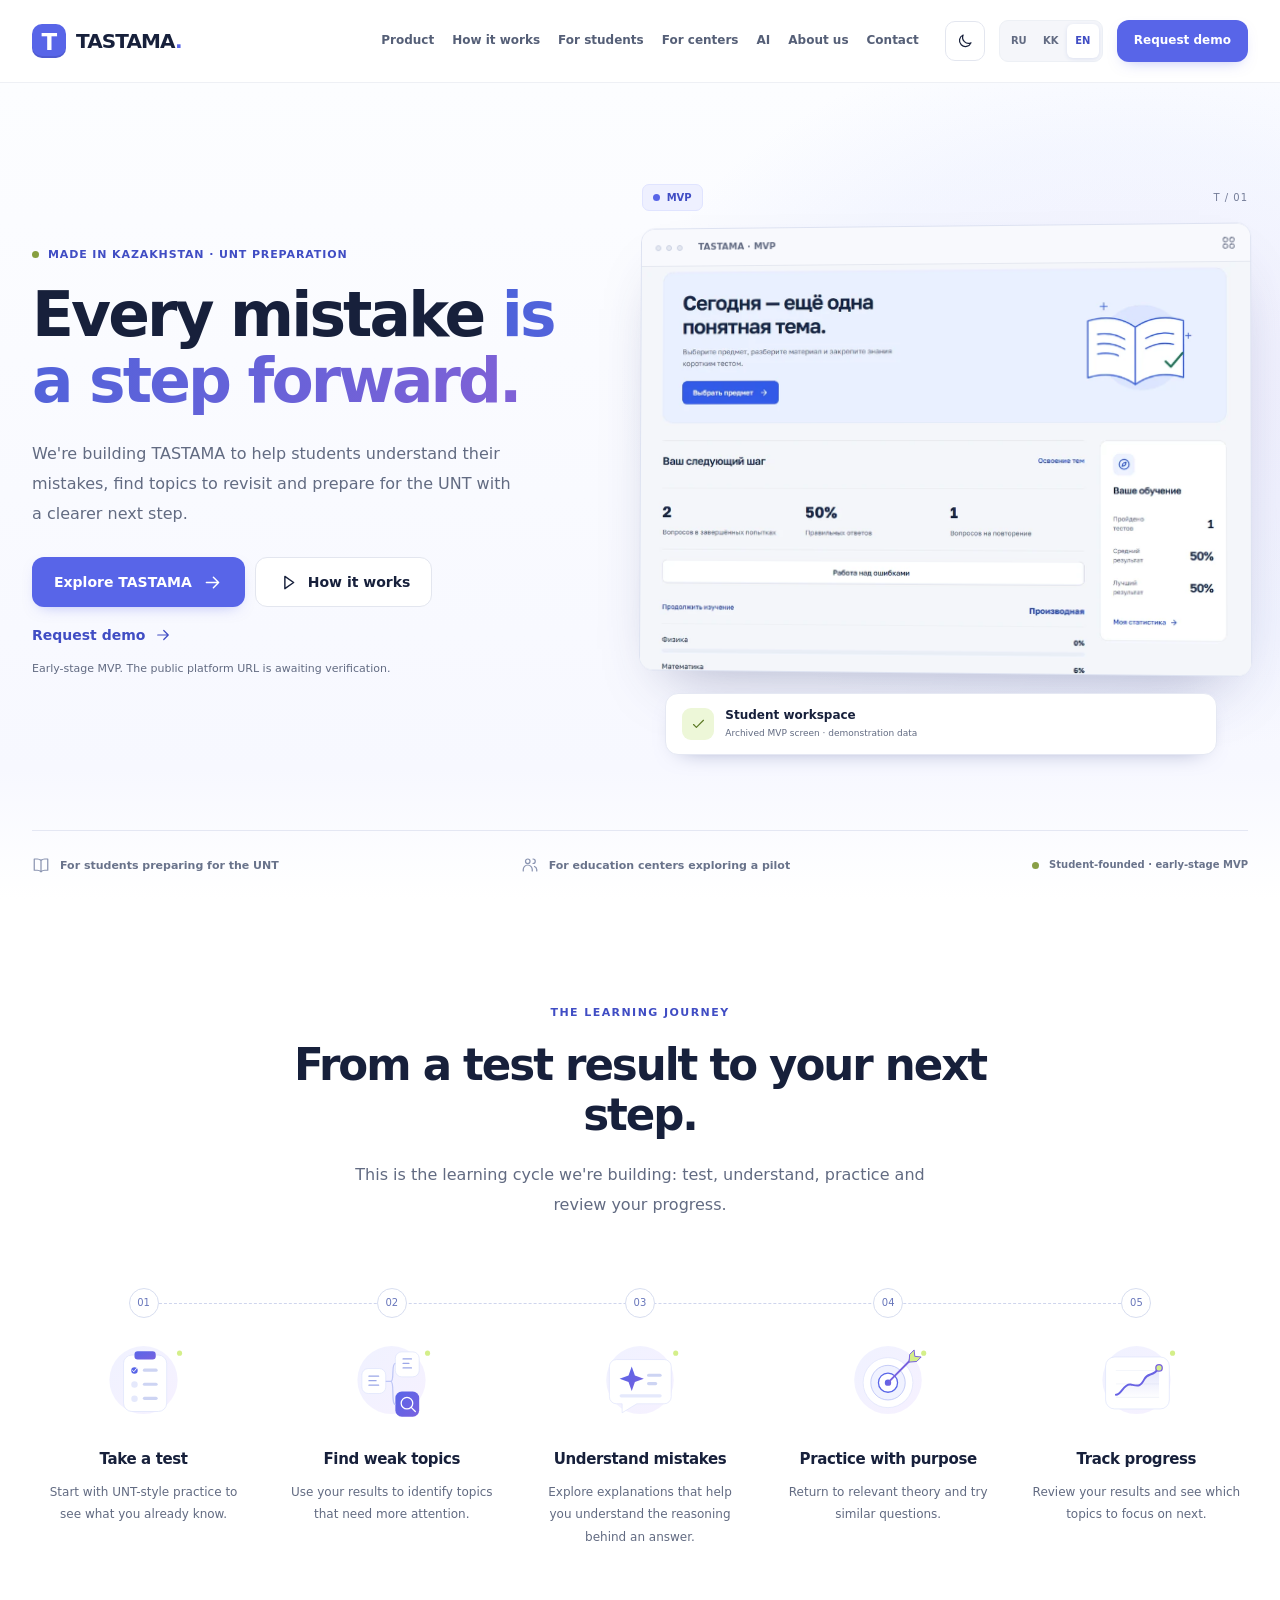
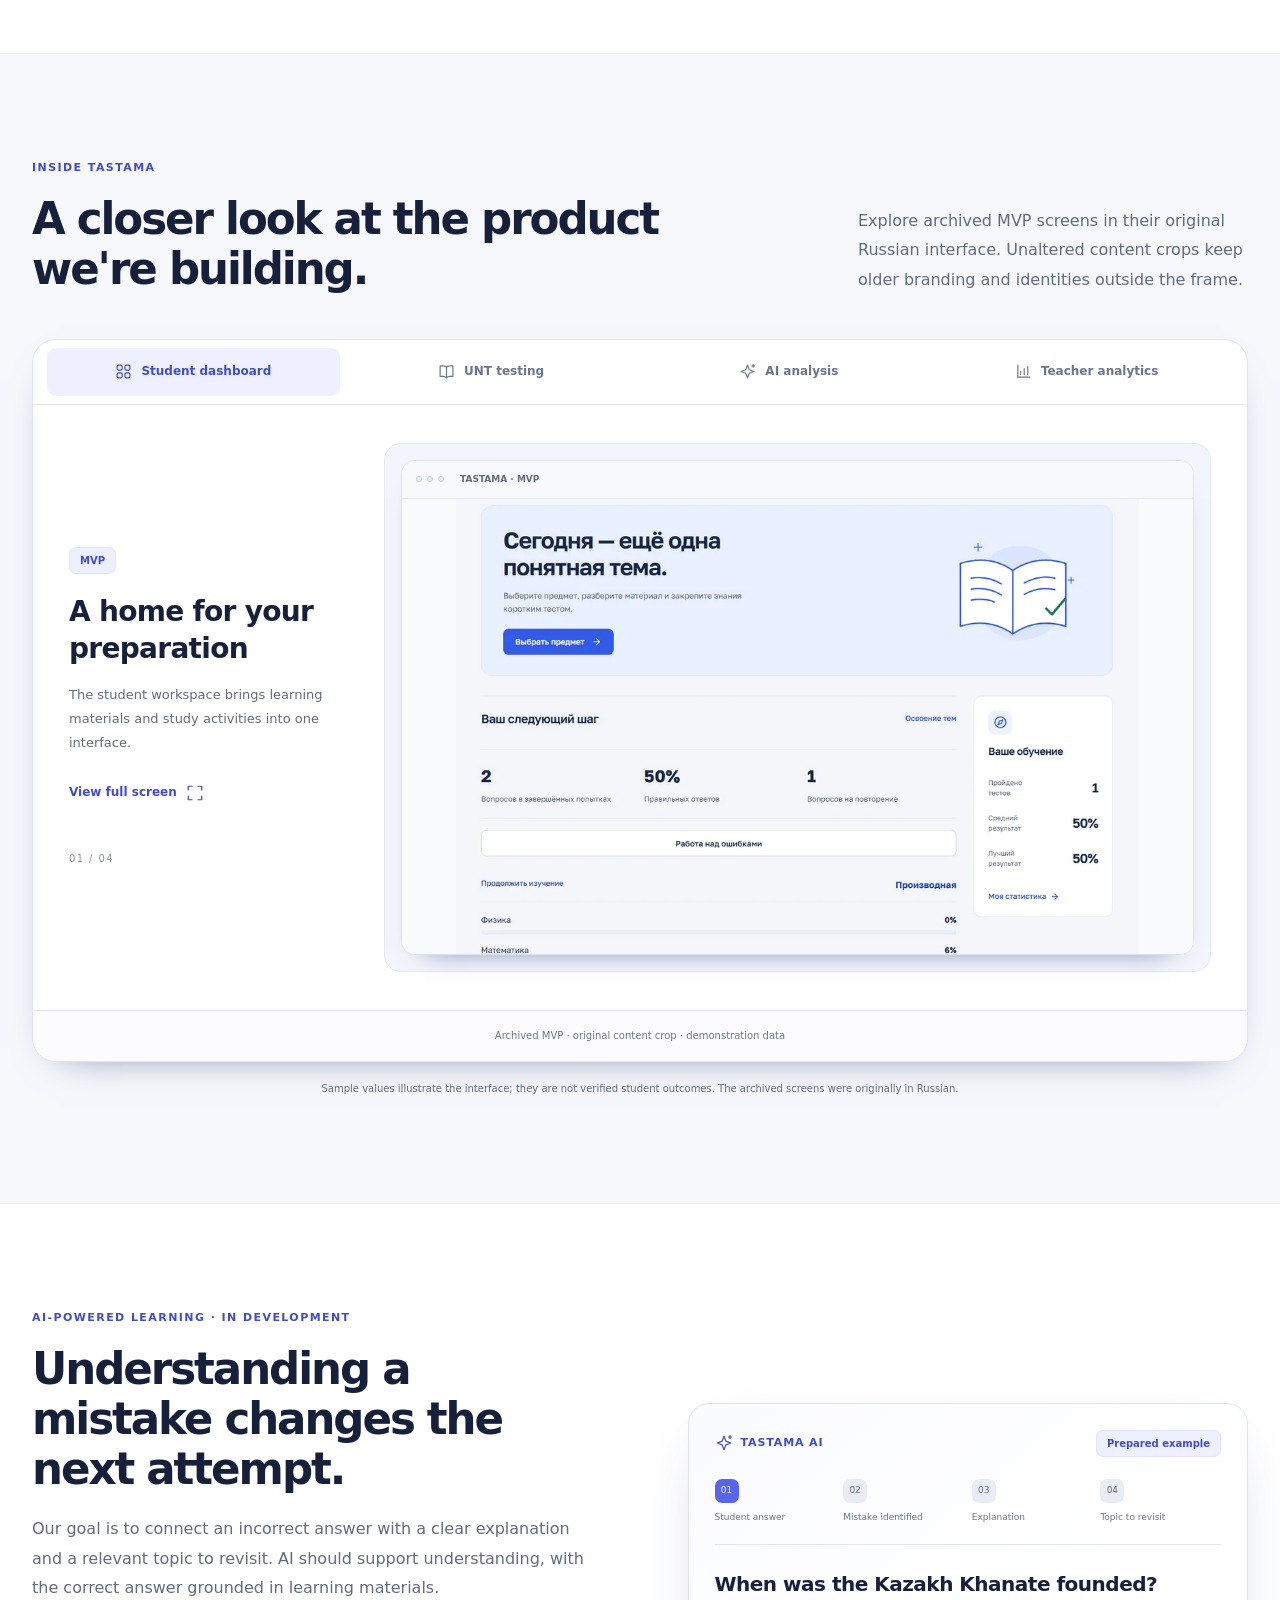
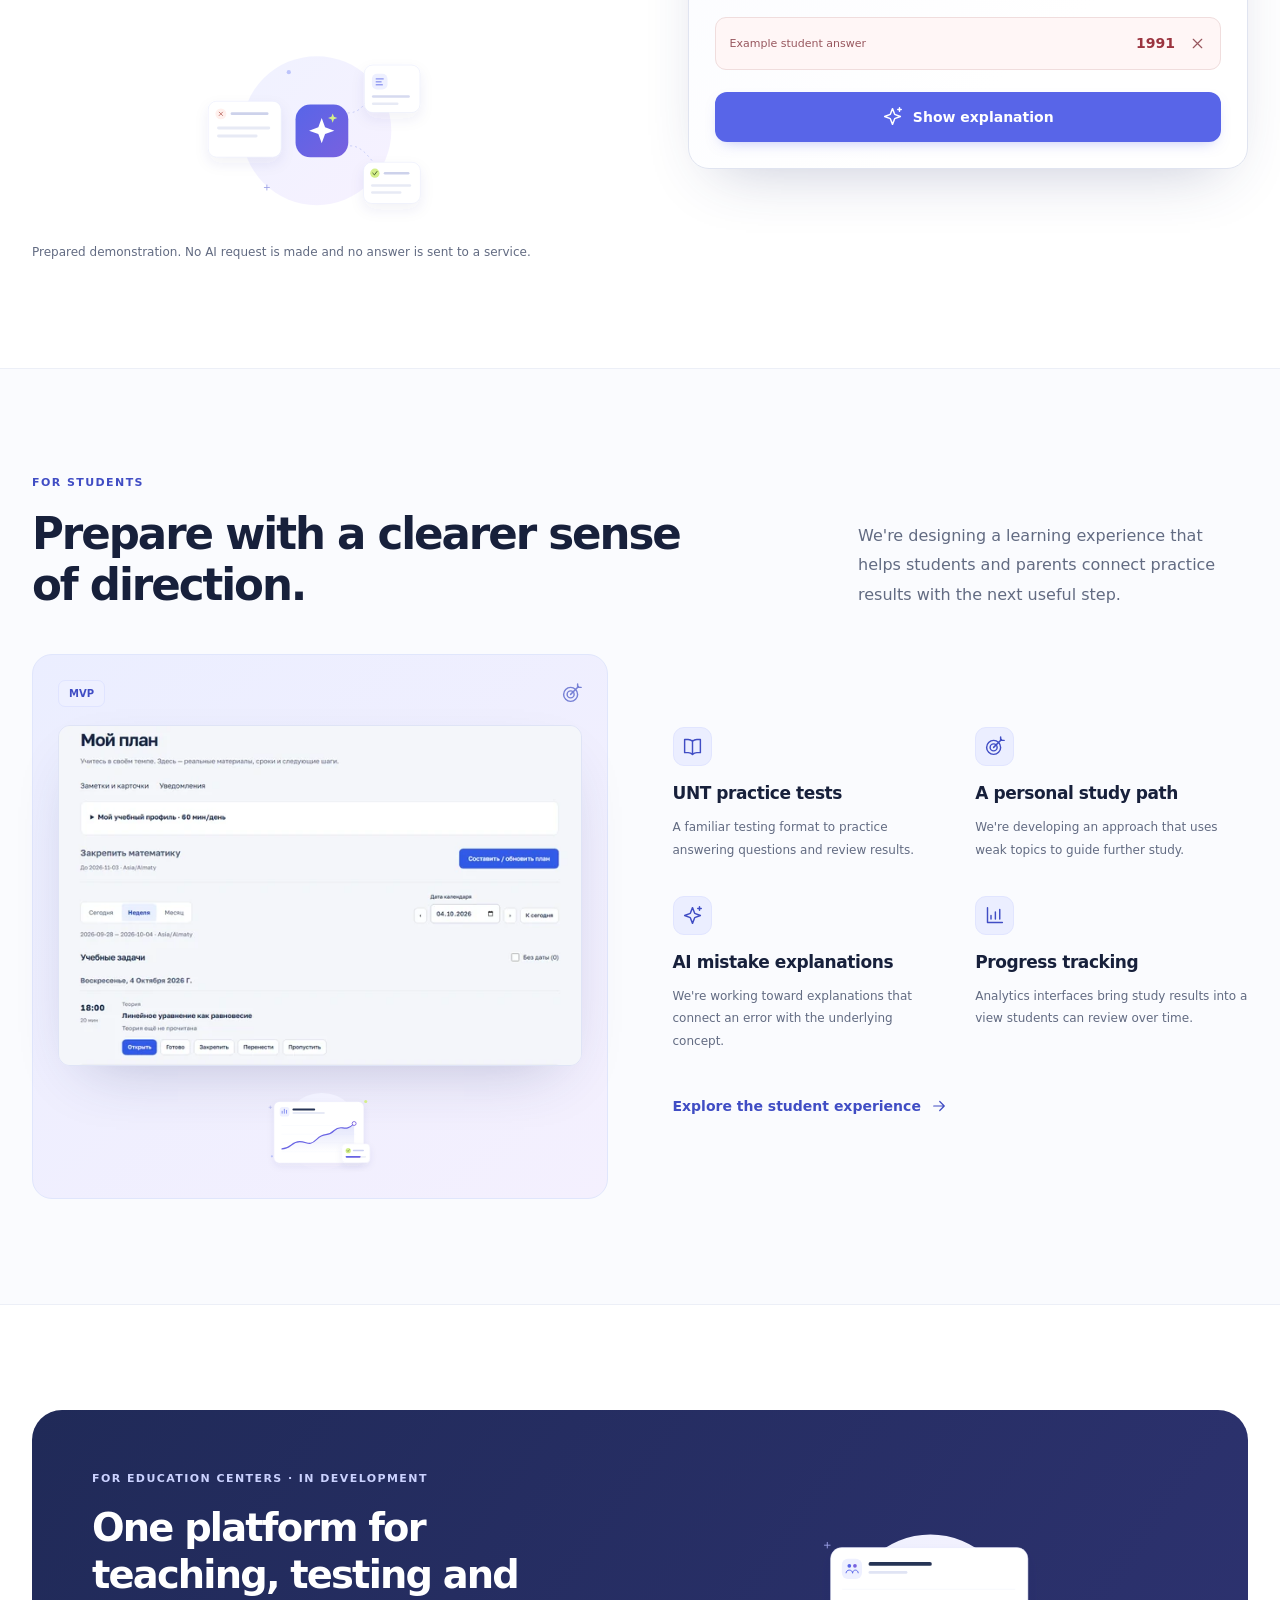
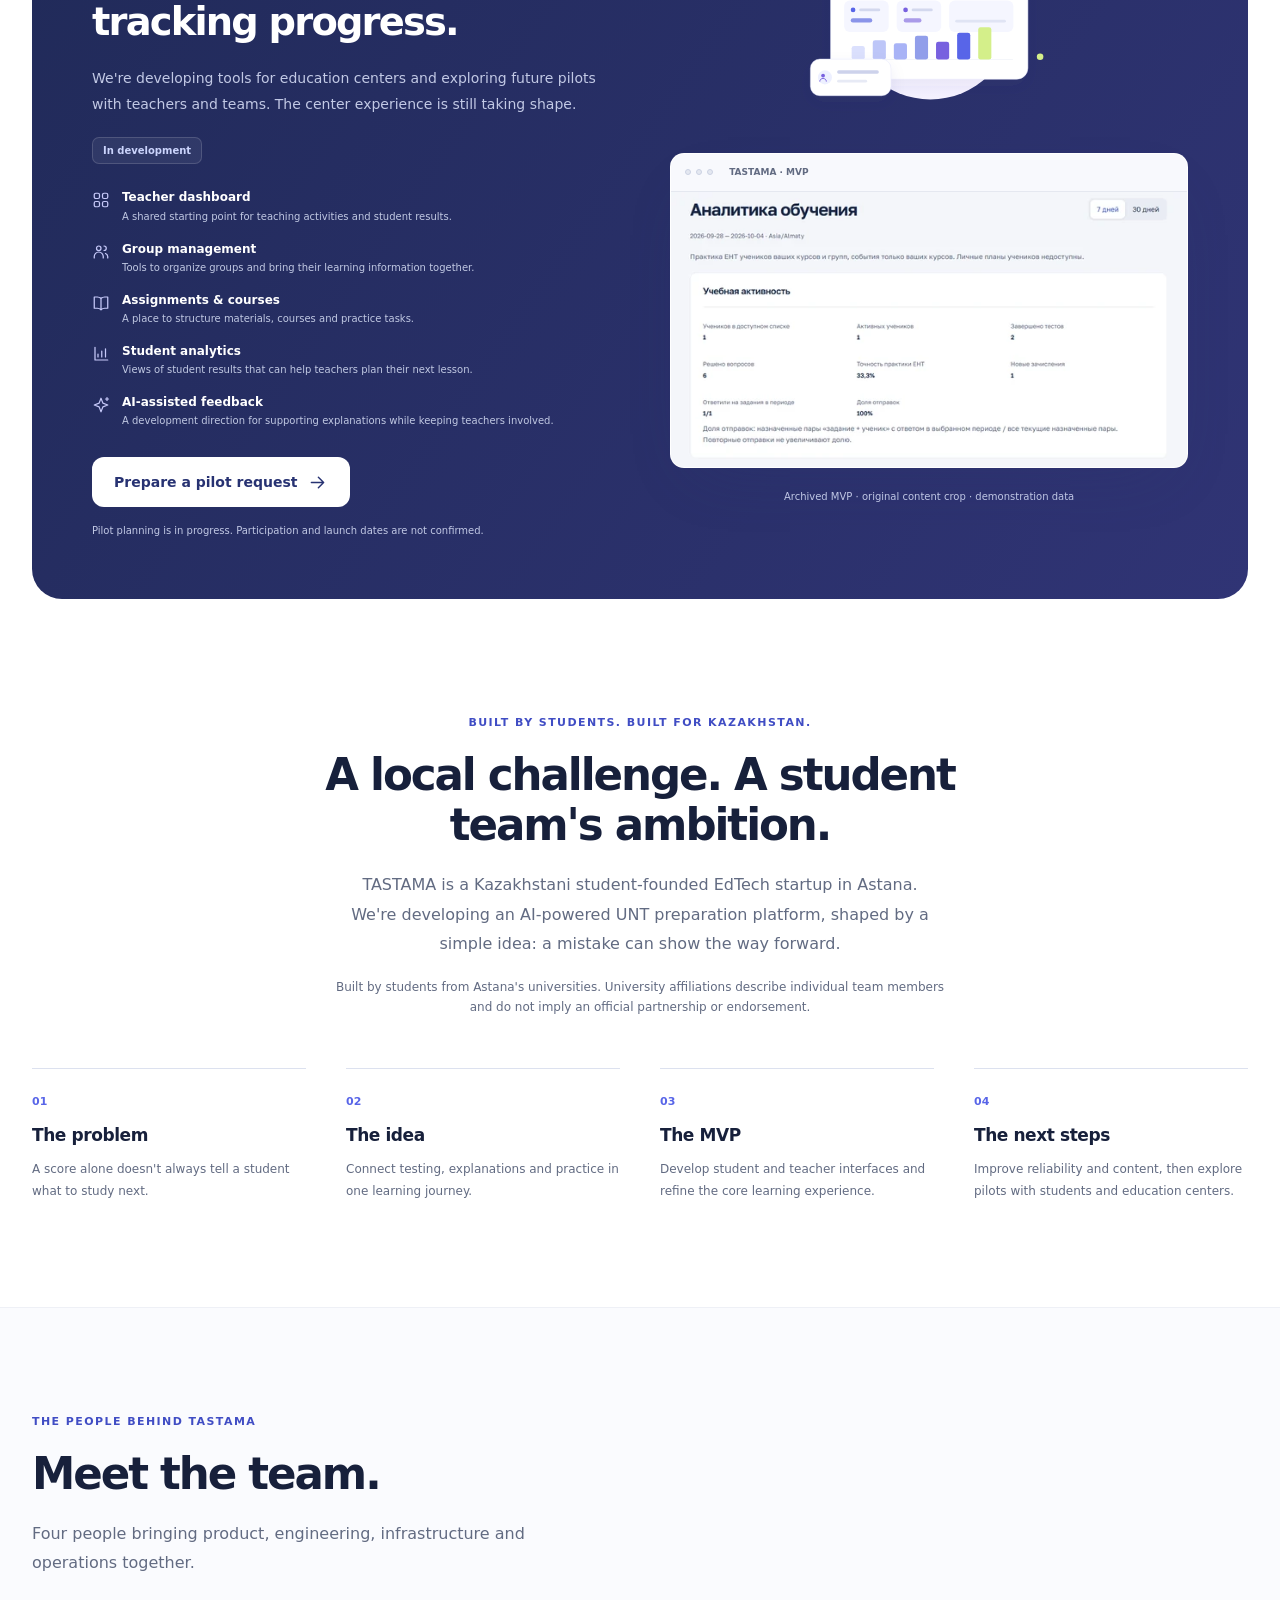
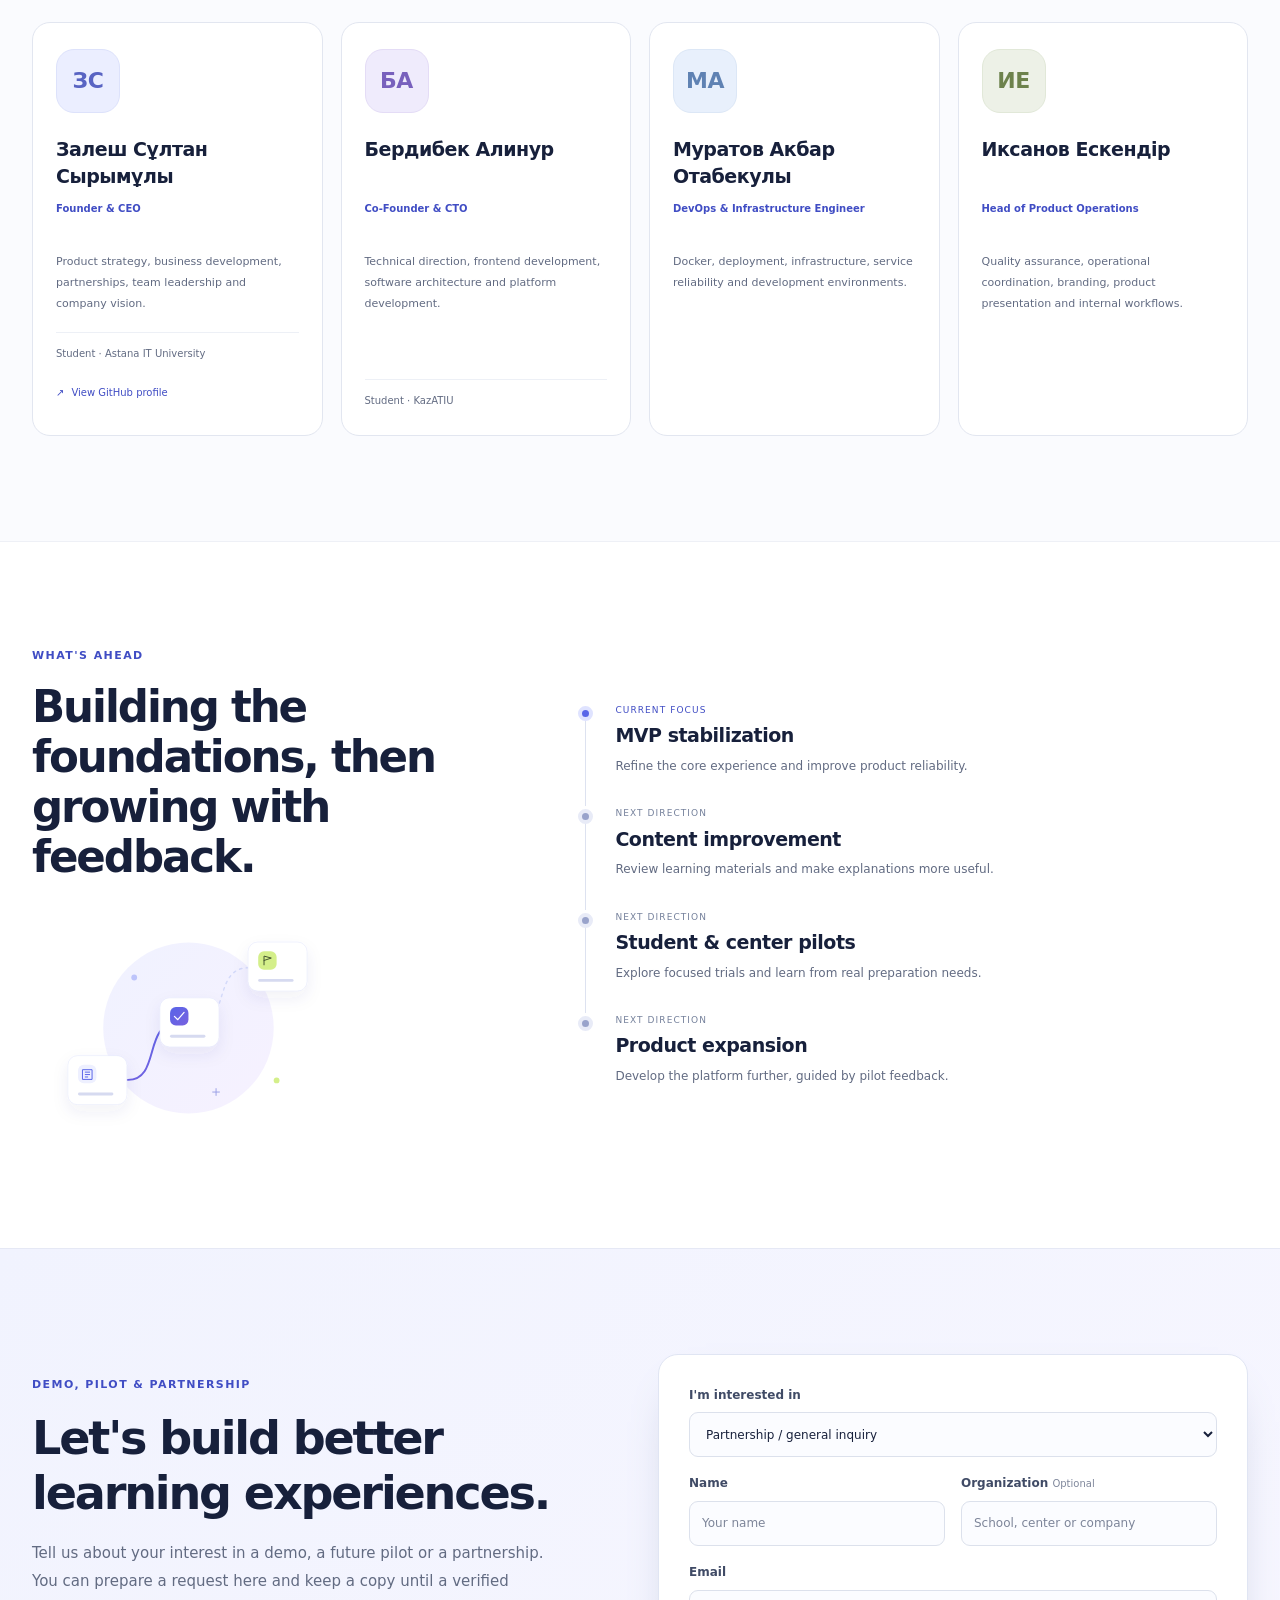
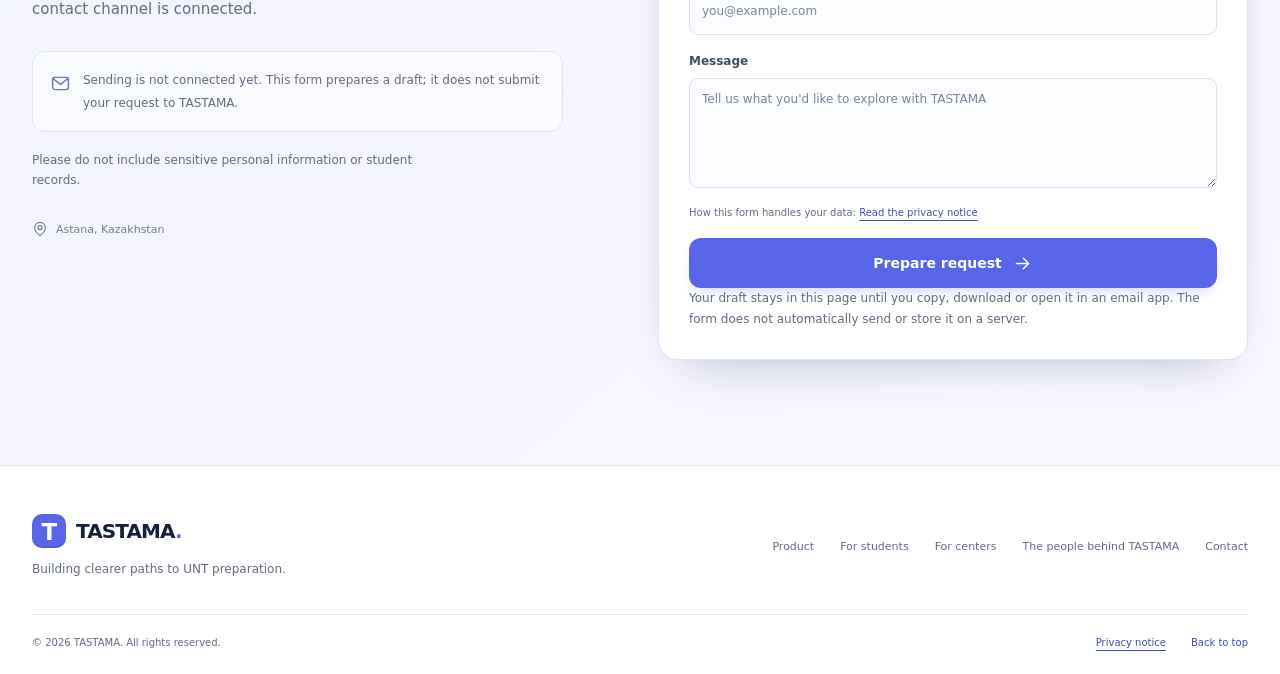
==== commit 02c6fecb: "Follow the system theme automatically A manual theme choice now lasts only for the tab session, a ch" ====
--- a/en/index.html
+++ b/en/index.html
@@ -22,9 +22,9 @@
   <link rel="alternate" hreflang="kk" href="https://tastama.tech/kk/">
   <link rel="alternate" hreflang="x-default" href="https://tastama.tech/">
   <link rel="icon" href="/assets/favicon.svg" type="image/svg+xml">
-  <script>(function(){var t;try{t=localStorage.getItem('tastama-theme')}catch(e){}if(t!=='light'&&t!=='dark')t=matchMedia('(prefers-color-scheme: dark)').matches?'dark':'light';document.documentElement.setAttribute('data-theme',t)})()</script>
+  <script>(function(){var t;try{localStorage.removeItem('tastama-theme');t=sessionStorage.getItem('tastama-theme')}catch(e){}if(t!=='light'&&t!=='dark')t=matchMedia('(prefers-color-scheme: dark)').matches?'dark':'light';document.documentElement.setAttribute('data-theme',t)})()</script>
   <link rel="stylesheet" href="/styles.css?v=7a5f205926">
-  <script src="/config.js?v=56d235e027" defer=""></script><script src="/i18n.js?v=5bb791f313" defer=""></script><script src="/lib/site-utils.js?v=ec919bac99" defer=""></script><script src="/script.js?v=a493493c54" defer=""></script>
+  <script src="/config.js?v=56d235e027" defer=""></script><script src="/i18n.js?v=5bb791f313" defer=""></script><script src="/lib/site-utils.js?v=ec919bac99" defer=""></script><script src="/script.js?v=835e536564" defer=""></script>
   <script type="application/ld+json">{"@context":"https://schema.org","@type":"WebSite","name":"TASTAMA","url":"https://tastama.tech/","inLanguage":["en","ru","kk"],"about":{"@type":"Thing","name":"UNT preparation in Kazakhstan"}}</script>
 <noscript><style>.menu-toggle,.theme-toggle{display:none}.mobile-menu[hidden]{display:grid!important}.product-tabs{display:none}.screen-panel[hidden]{display:block!important}.showcase-screens{display:block}.screen-panel{margin-block:16px}.screenshot-button{cursor:default}.motion-ready .reveal{opacity:1;transform:none}</style></noscript>
 </head>
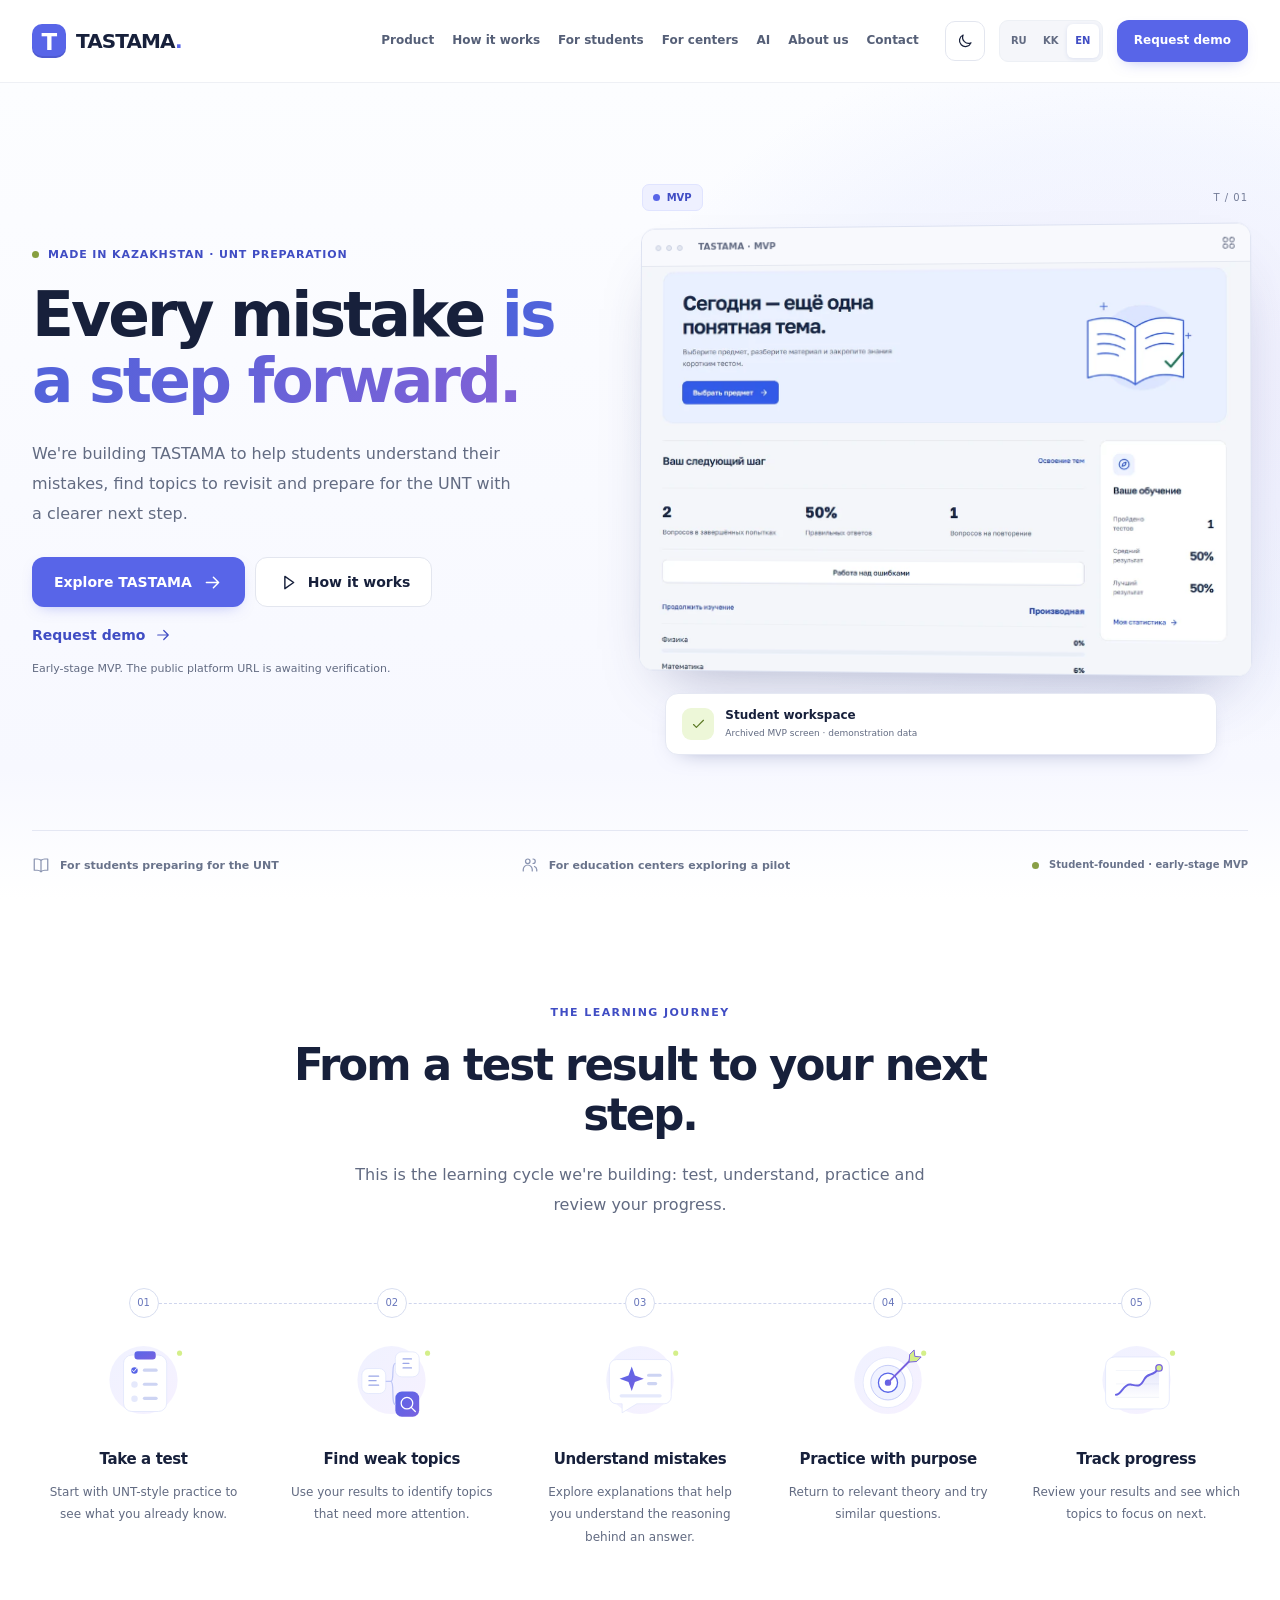
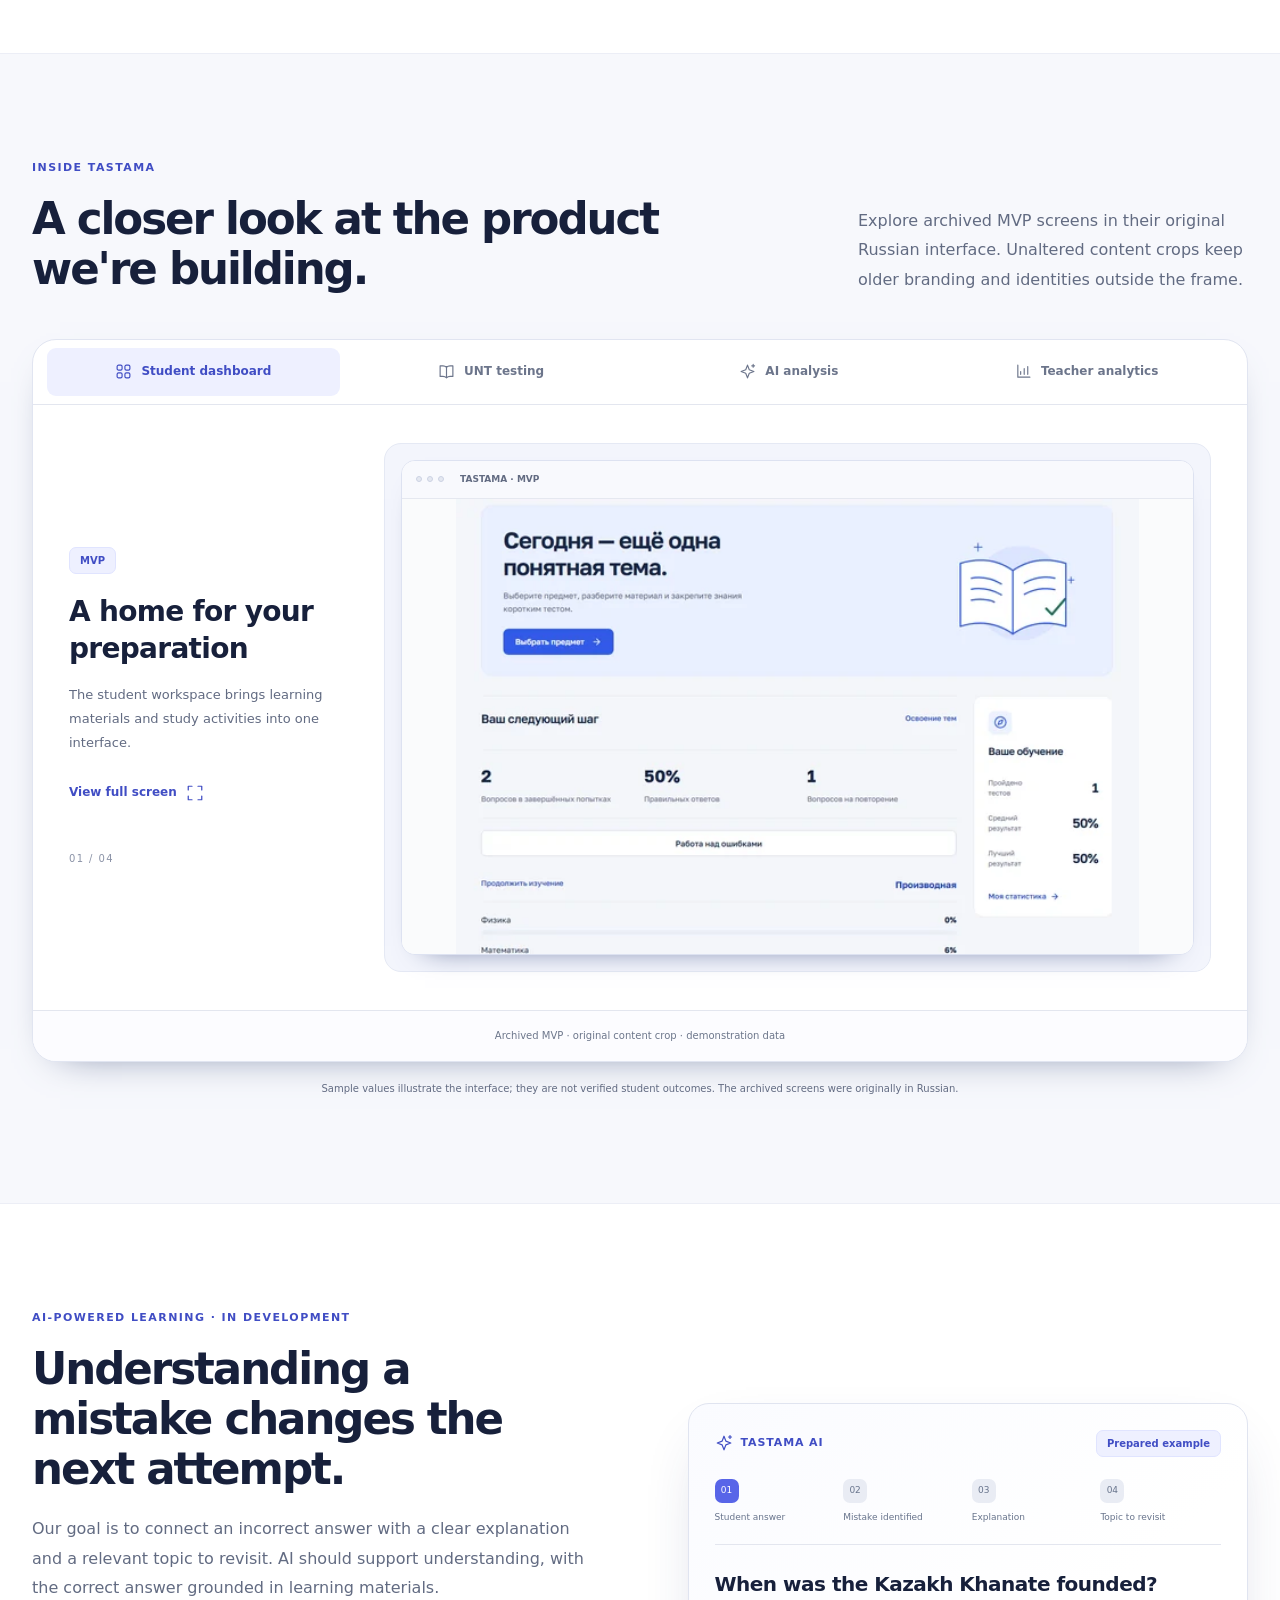
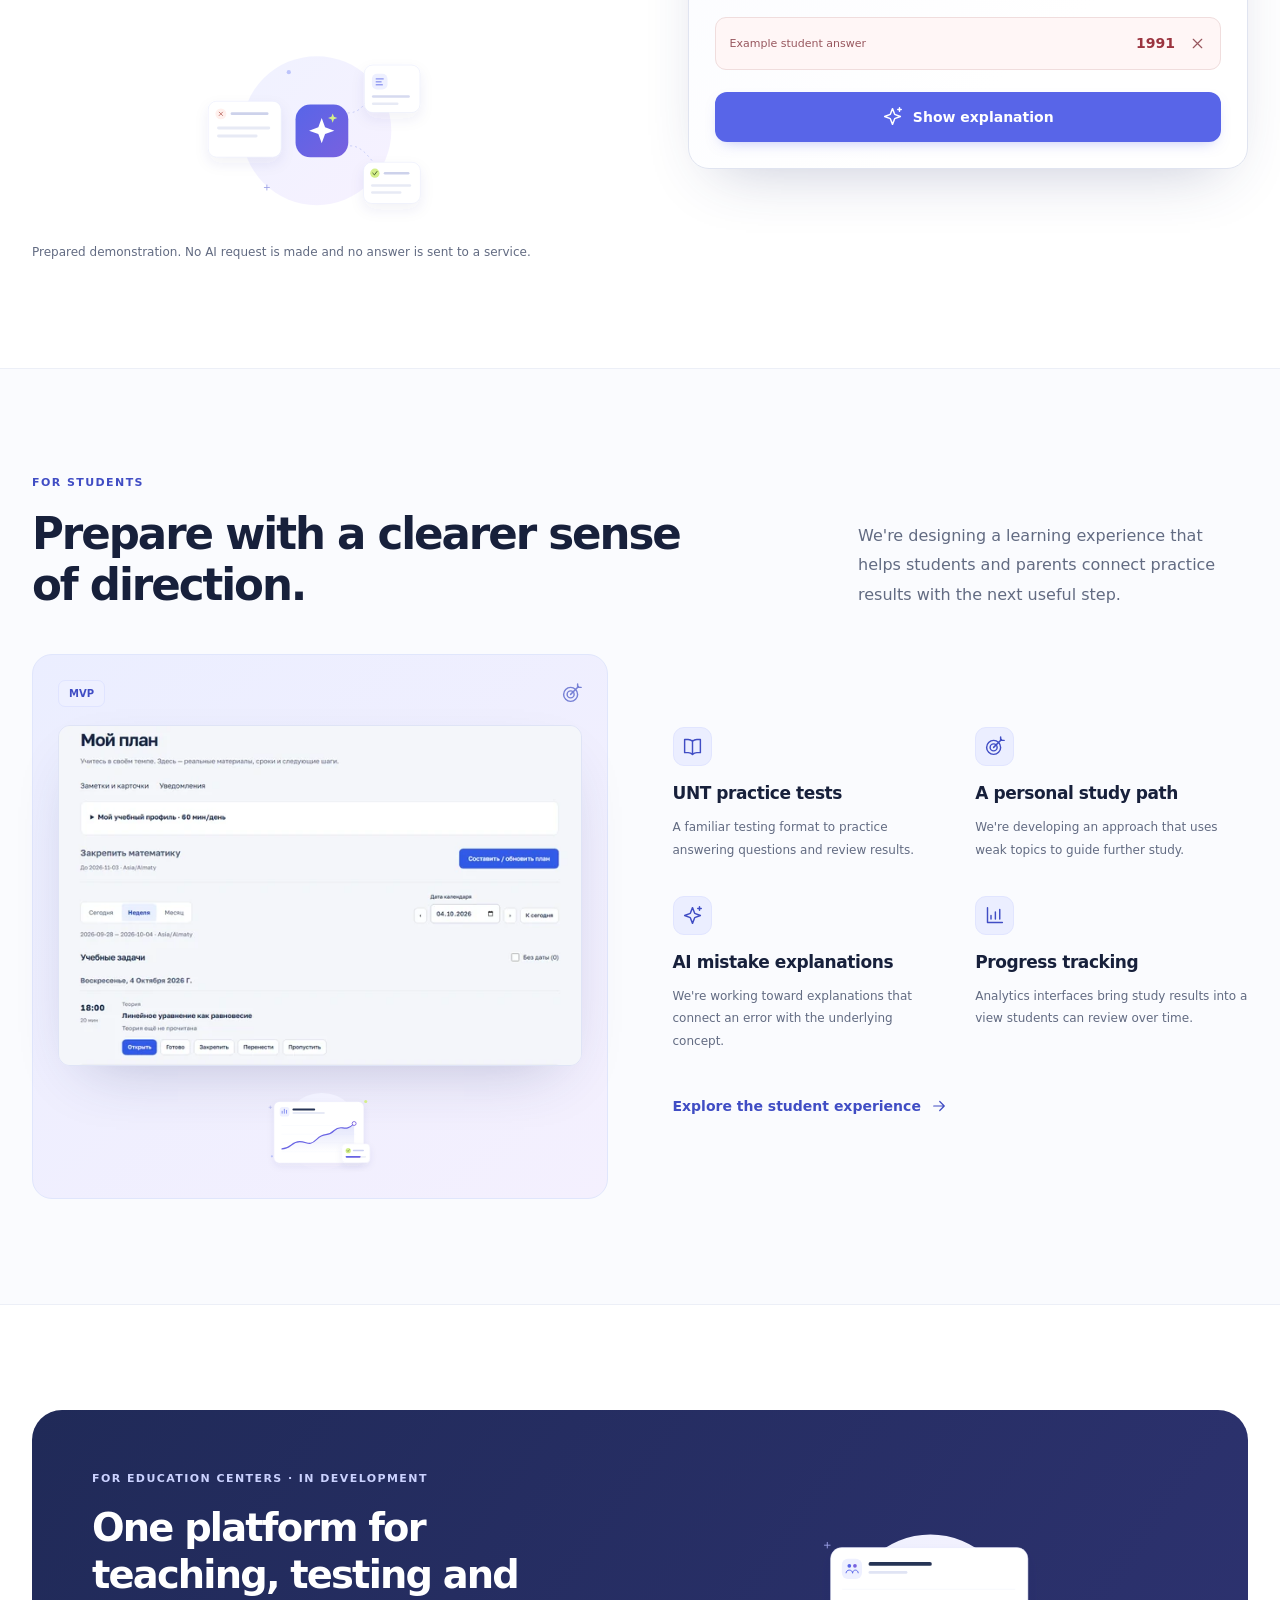
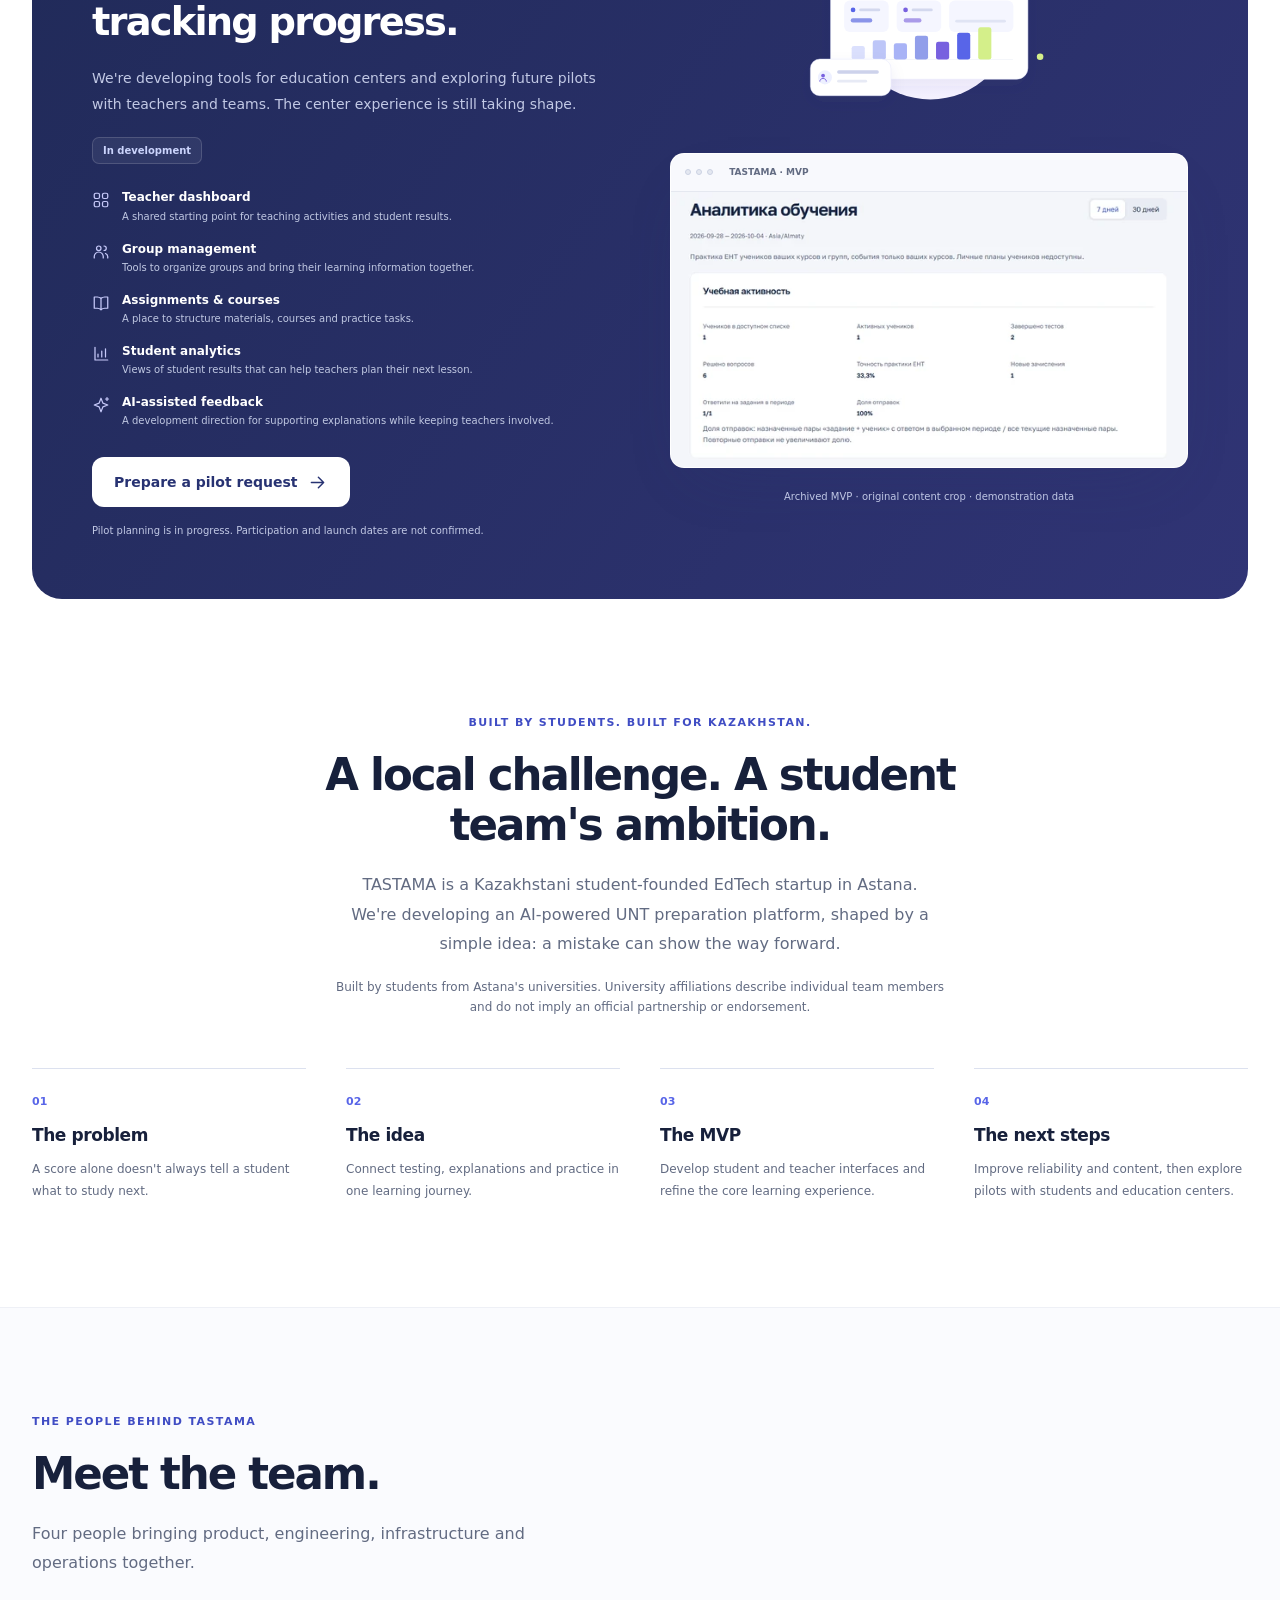
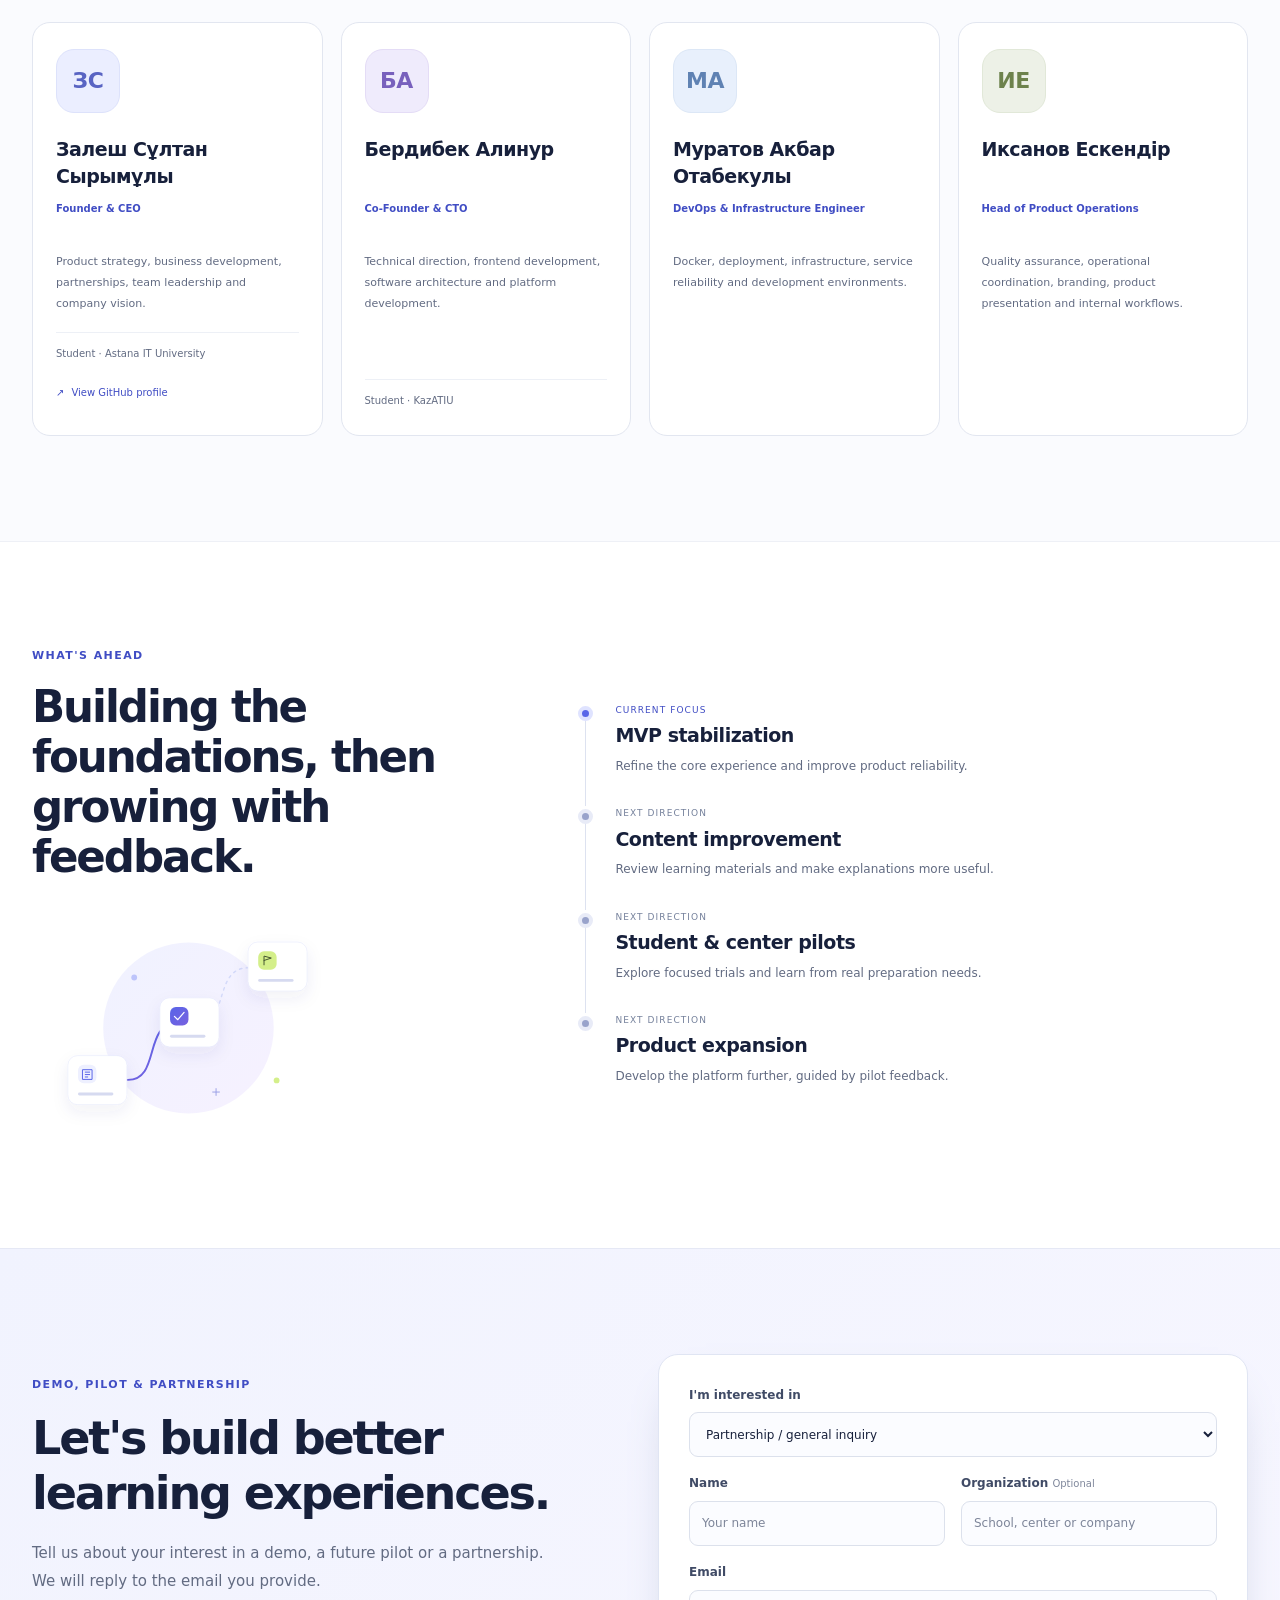
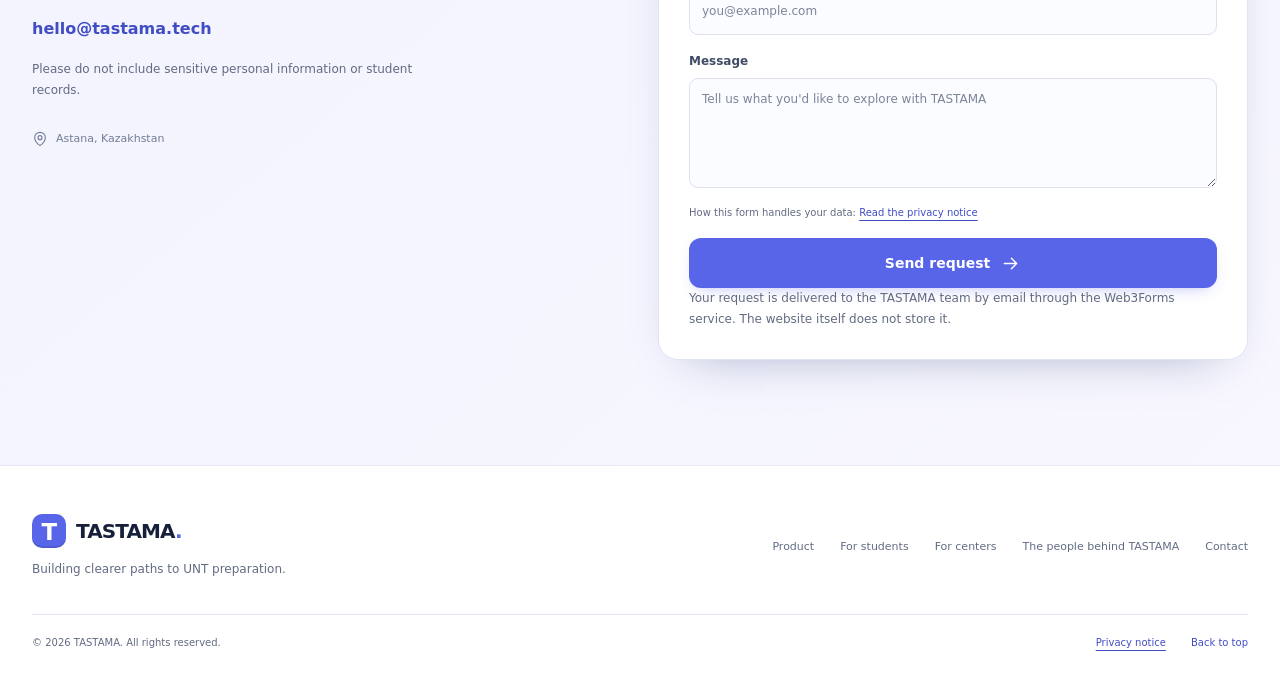
==== commit 75aac2be: "Enable automatic contact form sending to hello@tastama.tech Co-Authored-By: Claude Opus 5.5 <noreply" ====
--- a/en/index.html
+++ b/en/index.html
@@ -24,7 +24,7 @@
   <link rel="icon" href="/assets/favicon.svg" type="image/svg+xml">
   <script>(function(){var t;try{localStorage.removeItem('tastama-theme');t=sessionStorage.getItem('tastama-theme')}catch(e){}if(t!=='light'&&t!=='dark')t=matchMedia('(prefers-color-scheme: dark)').matches?'dark':'light';document.documentElement.setAttribute('data-theme',t)})()</script>
   <link rel="stylesheet" href="/styles.css?v=7a5f205926">
-  <script src="/config.js?v=56d235e027" defer=""></script><script src="/i18n.js?v=5bb791f313" defer=""></script><script src="/lib/site-utils.js?v=ec919bac99" defer=""></script><script src="/script.js?v=835e536564" defer=""></script>
+  <script src="/config.js?v=1ae02c6c3d" defer=""></script><script src="/i18n.js?v=13068c4140" defer=""></script><script src="/lib/site-utils.js?v=e23aff6bc7" defer=""></script><script src="/script.js?v=00221e30d6" defer=""></script>
   <script type="application/ld+json">{"@context":"https://schema.org","@type":"WebSite","name":"TASTAMA","url":"https://tastama.tech/","inLanguage":["en","ru","kk"],"about":{"@type":"Thing","name":"UNT preparation in Kazakhstan"}}</script>
 <noscript><style>.menu-toggle,.theme-toggle{display:none}.mobile-menu[hidden]{display:grid!important}.product-tabs{display:none}.screen-panel[hidden]{display:block!important}.showcase-screens{display:block}.screen-panel{margin-block:16px}.screenshot-button{cursor:default}.motion-ready .reveal{opacity:1;transform:none}</style></noscript>
 </head>
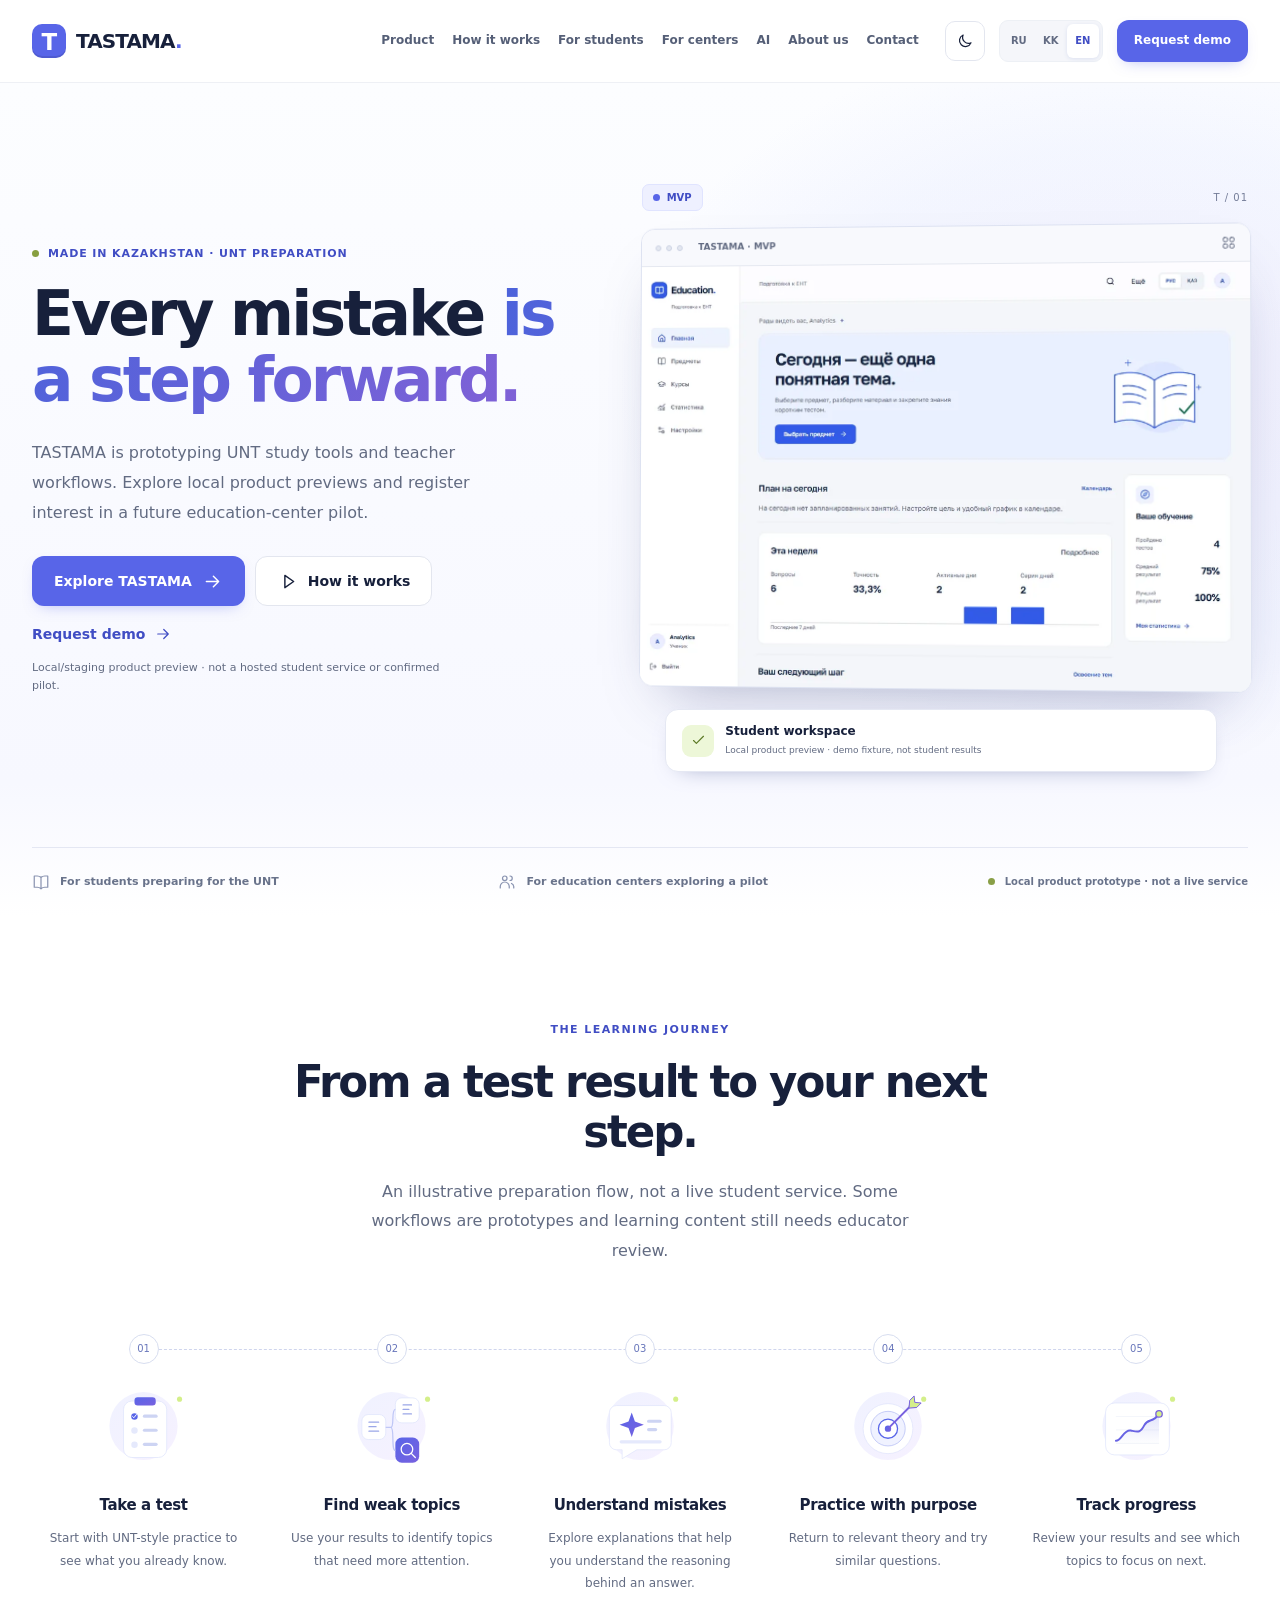
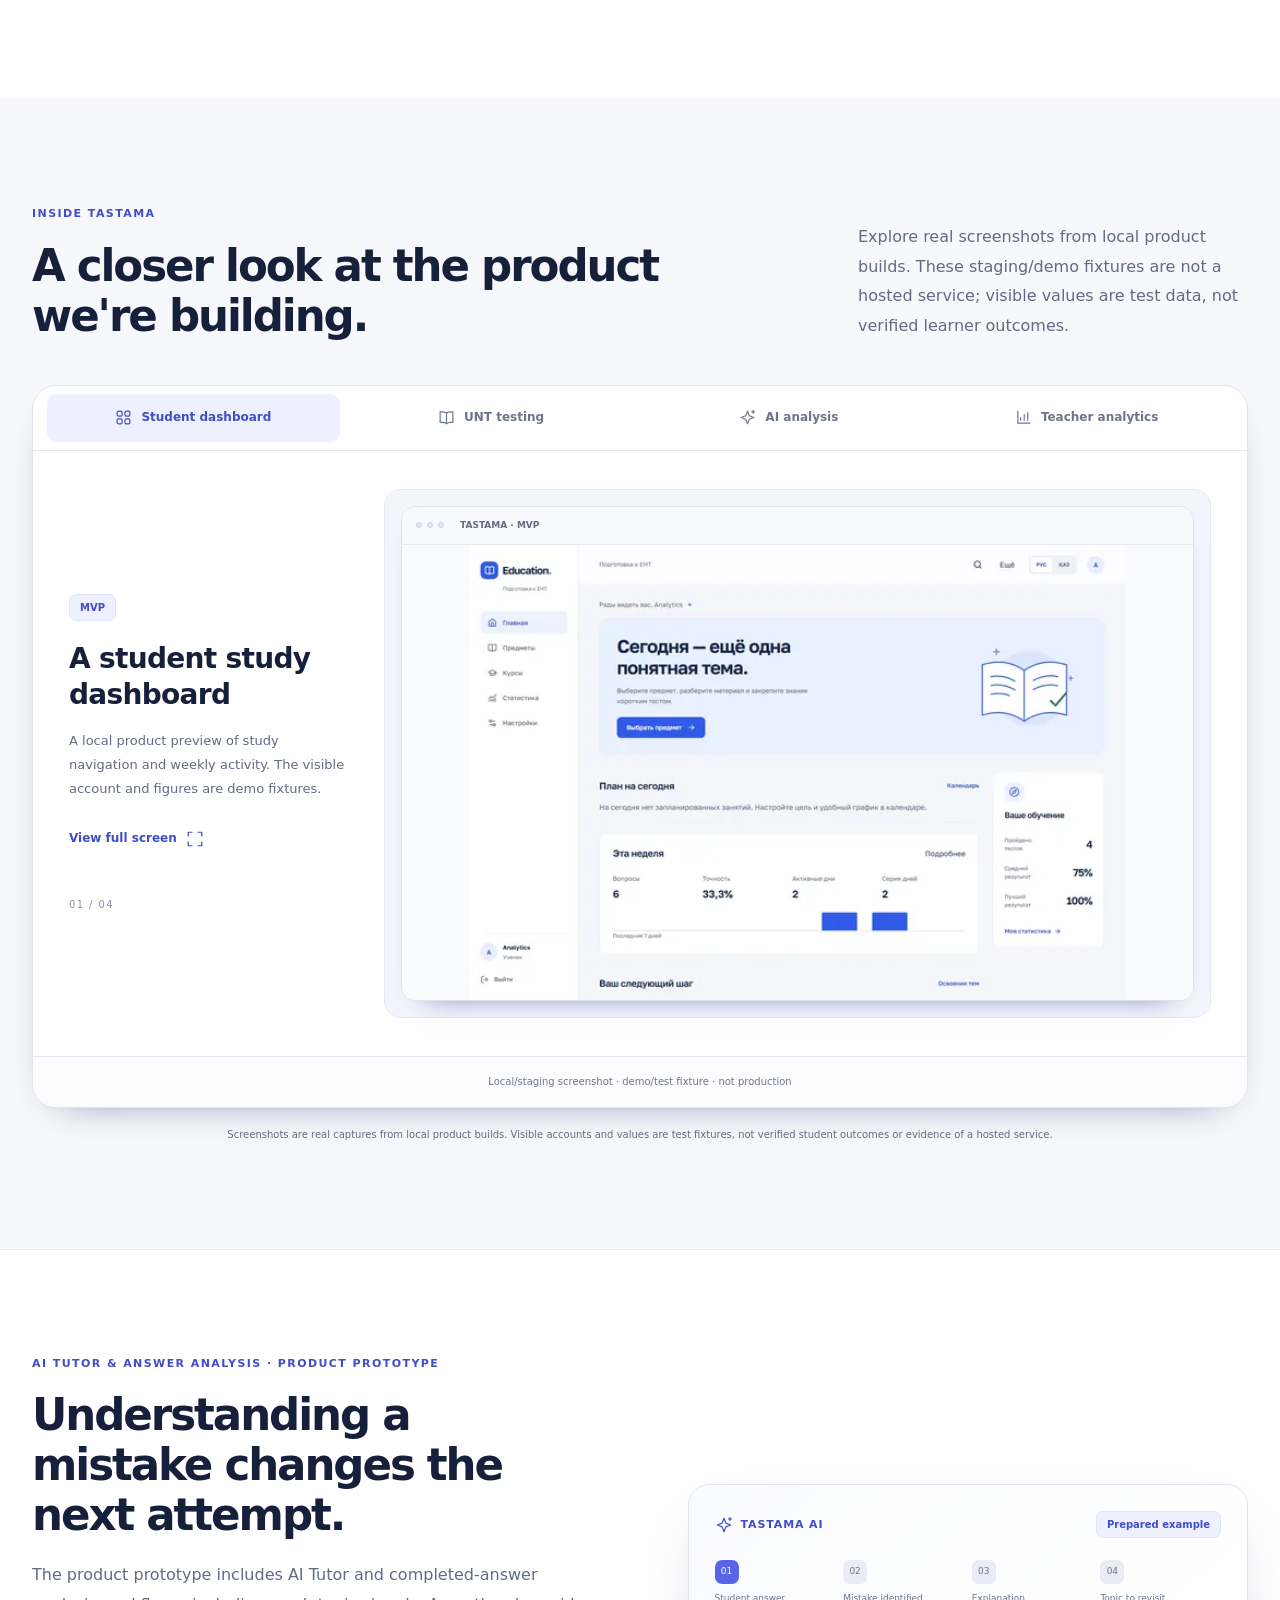
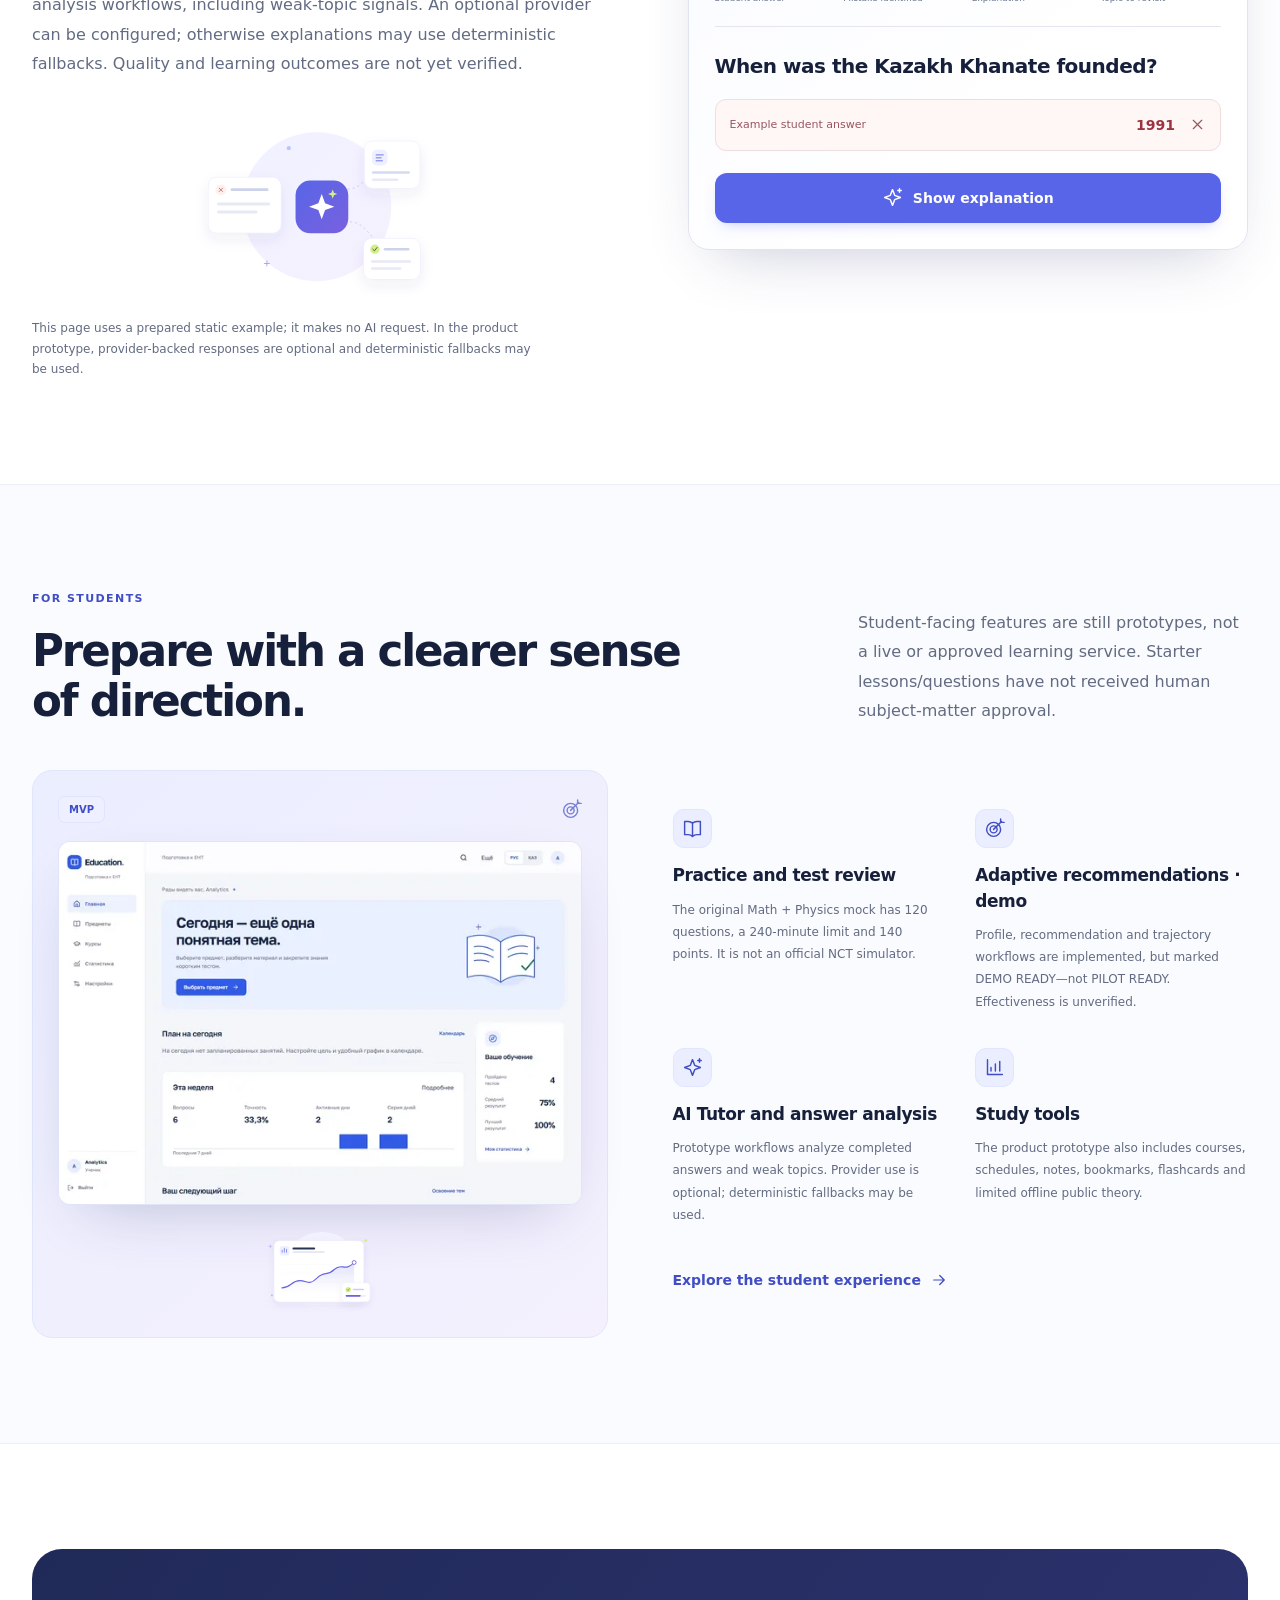
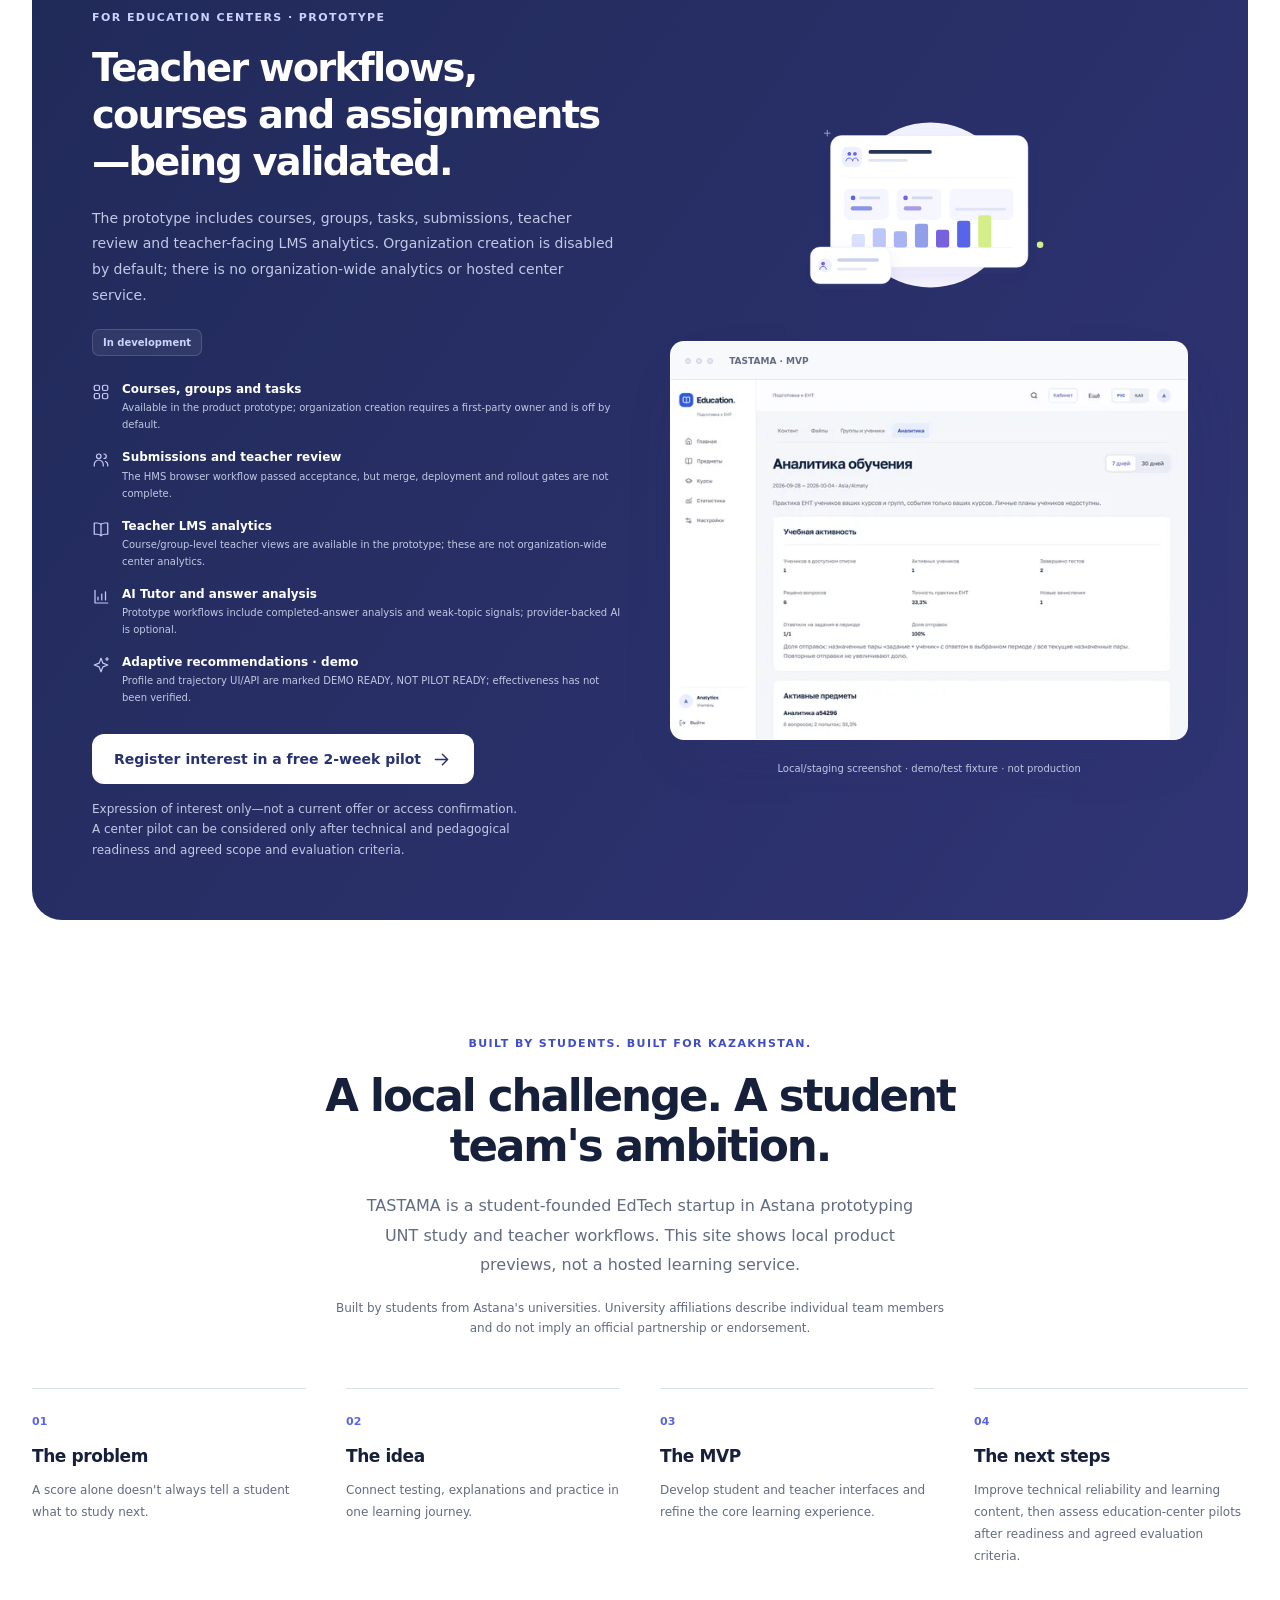
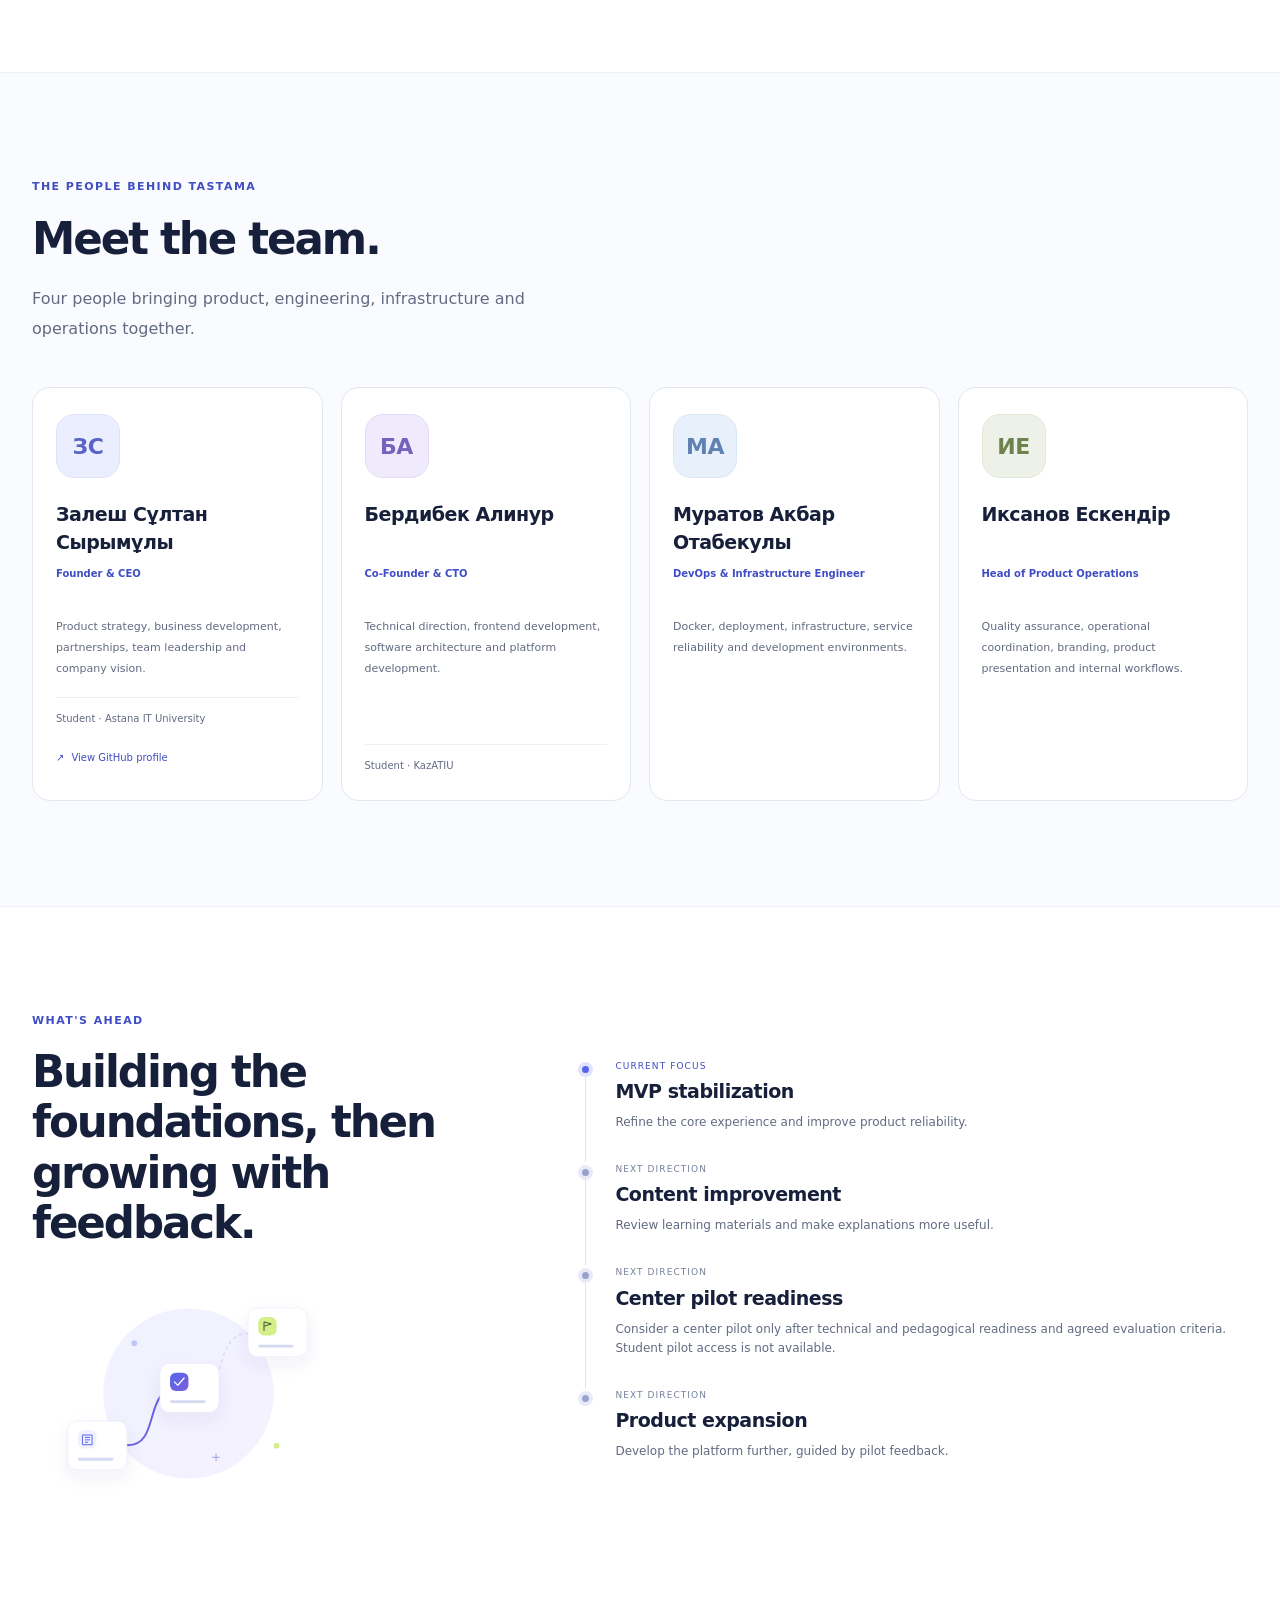
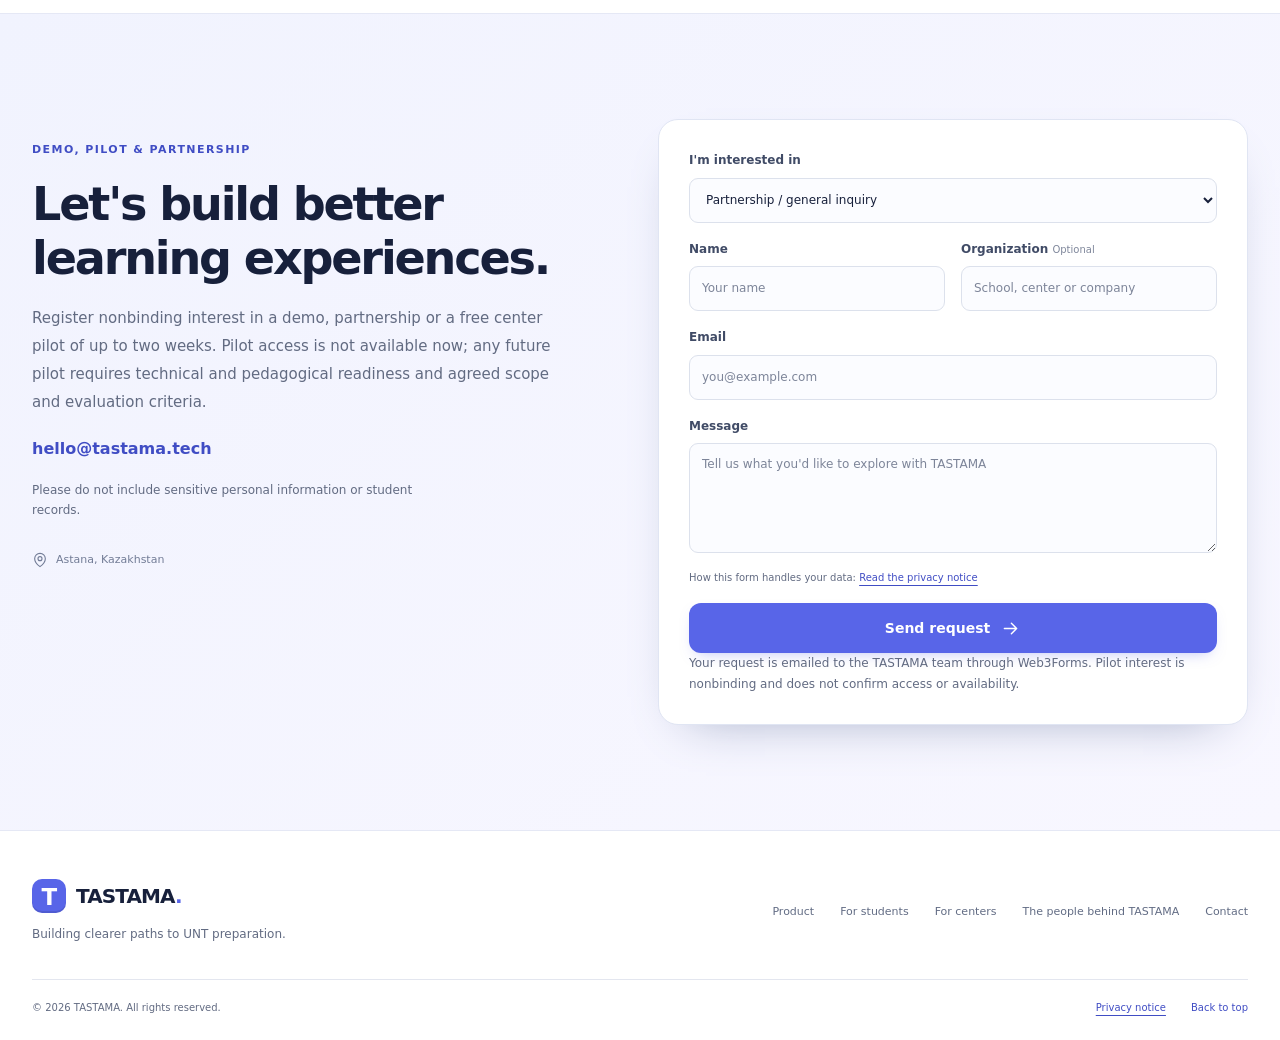
==== commit fbee34ce: "Merge 442914ff066ac9f767a45dfc62a82a7779ec6b4a into 75aac2be5b7fd463dc318b377cc54ffc74ec2ef6" ====
--- a/en/index.html
+++ b/en/index.html
@@ -2,12 +2,12 @@
   <meta charset="utf-8">
   <meta name="viewport" content="width=device-width, initial-scale=1">
   <title>TASTAMA — Every mistake is a step forward</title>
-  <meta name="description" content="Meet TASTAMA, a student-founded EdTech startup in Kazakhstan developing an AI-powered platform for UNT preparation and education centers. Explore the MVP and meet the team.">
+  <meta name="description" content="TASTAMA is prototyping UNT study and teacher tools in Kazakhstan. Explore product previews and register interest in a future education-center pilot.">
   <meta name="theme-color" content="#5865e8">
   <meta property="og:type" content="website">
   <meta property="og:site_name" content="TASTAMA">
   <meta property="og:title" content="TASTAMA — Every mistake is a step forward">
-  <meta property="og:description" content="Meet TASTAMA, a student-founded EdTech startup in Kazakhstan developing an AI-powered platform for UNT preparation and education centers. Explore the MVP and meet the team.">
+  <meta property="og:description" content="TASTAMA is prototyping UNT study and teacher tools in Kazakhstan. Explore product previews and register interest in a future education-center pilot.">
   <meta property="og:url" content="https://tastama.tech/en/">
   <meta property="og:locale" content="en_US">
   <meta property="og:locale:alternate" content="ru_RU">
@@ -23,8 +23,8 @@
   <link rel="alternate" hreflang="x-default" href="https://tastama.tech/">
   <link rel="icon" href="/assets/favicon.svg" type="image/svg+xml">
   <script>(function(){var t;try{localStorage.removeItem('tastama-theme');t=sessionStorage.getItem('tastama-theme')}catch(e){}if(t!=='light'&&t!=='dark')t=matchMedia('(prefers-color-scheme: dark)').matches?'dark':'light';document.documentElement.setAttribute('data-theme',t)})()</script>
-  <link rel="stylesheet" href="/styles.css?v=7a5f205926">
-  <script src="/config.js?v=1ae02c6c3d" defer=""></script><script src="/i18n.js?v=13068c4140" defer=""></script><script src="/lib/site-utils.js?v=e23aff6bc7" defer=""></script><script src="/script.js?v=00221e30d6" defer=""></script>
+  <link rel="stylesheet" href="/styles.css?v=pilot-20261109">
+  <script src="/config.js?v=pilot-20261109" defer=""></script><script src="/i18n.js?v=pilot-20261109" defer=""></script><script src="/lib/site-utils.js?v=pilot-20261109" defer=""></script><script src="/script.js?v=pilot-20261109" defer=""></script>
   <script type="application/ld+json">{"@context":"https://schema.org","@type":"WebSite","name":"TASTAMA","url":"https://tastama.tech/","inLanguage":["en","ru","kk"],"about":{"@type":"Thing","name":"UNT preparation in Kazakhstan"}}</script>
 <noscript><style>.menu-toggle,.theme-toggle{display:none}.mobile-menu[hidden]{display:grid!important}.product-tabs{display:none}.screen-panel[hidden]{display:block!important}.showcase-screens{display:block}.screen-panel{margin-block:16px}.screenshot-button{cursor:default}.motion-ready .reveal{opacity:1;transform:none}</style></noscript>
 </head>
@@ -40,38 +40,38 @@
   </div><nav class="mobile-menu" id="mobile-menu" hidden="" data-i18n-aria="a11y.primary" aria-label="Main navigation"><a href="#product" data-i18n="nav.product">Product</a><a href="#how" data-i18n="nav.how">How it works</a><a href="#students" data-i18n="nav.students">For students</a><a href="#centers" data-i18n="nav.centers">For centers</a><a href="#ai" data-i18n="nav.ai">AI</a><a href="#about" data-i18n="nav.about">About us</a><a href="#contact" data-i18n="nav.contact">Contact</a><a class="button js-platform-link" href="#contact" data-intent="demo" data-event="request_demo" data-i18n="nav.demo">Request demo</a></nav></header>
   <main id="main" tabindex="-1">
     <section class="hero" aria-labelledby="hero-title"><div class="hero-orbit" aria-hidden="true"></div><div class="container hero-grid">
-      <div class="hero-copy"><p class="eyebrow hero-eyebrow"><span class="status-dot"></span><span data-i18n="hero.eyebrow">Made in Kazakhstan · UNT preparation</span></p><h1 id="hero-title"><span data-i18n="hero.title">Every mistake</span> <span class="gradient-text" data-i18n="hero.titleAccent">is a step forward.</span></h1><p class="hero-lead" data-i18n="hero.lead">We're building TASTAMA to help students understand their mistakes, find topics to revisit and prepare for the UNT with a clearer next step.</p><div class="hero-actions"><a class="button" href="#product" data-event="explore_product"><span data-i18n="hero.explore">Explore TASTAMA</span><svg class="icon" aria-hidden="true"><use href="#i-arrow"></use></svg></a><a class="button button-secondary" href="#how" data-event="how_it_works"><svg class="icon" aria-hidden="true"><use href="#i-play"></use></svg><span data-i18n="hero.how">How it works</span></a></div><a class="text-link js-platform-link" href="#contact" data-intent="demo" data-event="request_demo"><span data-i18n="hero.demo">Request demo</span><svg class="icon" aria-hidden="true"><use href="#i-arrow"></use></svg></a><p class="microcopy" data-i18n="hero.note">Early-stage MVP. The public platform URL is awaiting verification.</p></div>
-      <figure class="hero-visual"><div class="visual-topline"><span class="tiny-pill"><span class="status-dot"></span><span data-i18n="common.mvp">MVP</span></span><span class="visual-index" aria-hidden="true">T / 01</span></div><div class="browser-frame hero-browser"><div class="browser-bar"><span class="browser-dots" aria-hidden="true"><i></i><i></i><i></i></span><span>TASTAMA · MVP</span><svg class="icon" aria-hidden="true"><use href="#i-grid"></use></svg></div><button class="screenshot-button" type="button" data-screen="0" data-i18n-aria="a11y.expand" aria-label="Open screenshot in full-screen view"><img src="/assets/screenshots/student-dashboard-1000.webp" srcset="/assets/screenshots/student-dashboard-600.webp 600w, /assets/screenshots/student-dashboard-1000.webp 1000w, /assets/screenshots/student-dashboard-1600.webp 1600w" sizes="(min-width:1100px) 600px, (min-width:700px) 50vw, 94vw" width="1200" height="800" fetchpriority="high" data-i18n-alt="hero.imageAlt" alt="Archived MVP student dashboard in Russian, showing course cards, a study overview and learning navigation with demonstration data."></button></div><figcaption class="hero-caption"><span class="caption-icon"><svg class="icon" aria-hidden="true"><use href="#i-check"></use></svg></span><div><strong data-i18n="hero.screenLabel">Student workspace</strong><span data-i18n="hero.screenNote">Archived MVP screen · demonstration data</span></div></figcaption></figure>
-    </div><div class="container audience-strip"><span><svg class="icon" aria-hidden="true"><use href="#i-book"></use></svg><span data-i18n="strip.students">For students preparing for the UNT</span></span><span><svg class="icon" aria-hidden="true"><use href="#i-users"></use></svg><span data-i18n="strip.centers">For education centers exploring a pilot</span></span><span class="strip-stage"><span class="status-dot"></span><span data-i18n="strip.stage">Student-founded · early-stage MVP</span></span></div></section>
-    <section class="section how-section" id="how" aria-labelledby="how-title"><div class="container"><div class="section-heading reveal"><p class="eyebrow" data-i18n="how.eyebrow">The learning journey</p><h2 id="how-title" data-i18n="how.title">From a test result to your next step.</h2><p class="section-lead" data-i18n="how.lead">This is the learning cycle we're building: test, understand, practice and review your progress.</p></div><ol class="steps">
+      <div class="hero-copy"><p class="eyebrow hero-eyebrow"><span class="status-dot"></span><span data-i18n="hero.eyebrow">Made in Kazakhstan · UNT preparation</span></p><h1 id="hero-title"><span data-i18n="hero.title">Every mistake</span> <span class="gradient-text" data-i18n="hero.titleAccent">is a step forward.</span></h1><p class="hero-lead" data-i18n="hero.lead">TASTAMA is prototyping UNT study tools and teacher workflows. Explore local product previews and register interest in a future education-center pilot.</p><div class="hero-actions"><a class="button" href="#product" data-event="explore_product"><span data-i18n="hero.explore">Explore TASTAMA</span><svg class="icon" aria-hidden="true"><use href="#i-arrow"></use></svg></a><a class="button button-secondary" href="#how" data-event="how_it_works"><svg class="icon" aria-hidden="true"><use href="#i-play"></use></svg><span data-i18n="hero.how">How it works</span></a></div><a class="text-link js-platform-link" href="#contact" data-intent="demo" data-event="request_demo"><span data-i18n="hero.demo">Request demo</span><svg class="icon" aria-hidden="true"><use href="#i-arrow"></use></svg></a><p class="microcopy" data-i18n="hero.note">Local/staging product preview · not a hosted student service or confirmed pilot.</p></div>
+      <figure class="hero-visual"><div class="visual-topline"><span class="tiny-pill"><span class="status-dot"></span><span data-i18n="common.mvp">MVP</span></span><span class="visual-index" aria-hidden="true">T / 01</span></div><div class="browser-frame hero-browser"><div class="browser-bar"><span class="browser-dots" aria-hidden="true"><i></i><i></i><i></i></span><span>TASTAMA · MVP</span><svg class="icon" aria-hidden="true"><use href="#i-grid"></use></svg></div><button class="screenshot-button" type="button" data-screen="0" data-i18n-aria="a11y.expand" aria-label="Open screenshot in full-screen view"><img src="/assets/screenshots/student-dashboard-demo-1000.webp" srcset="/assets/screenshots/student-dashboard-demo-600.webp 600w, /assets/screenshots/student-dashboard-demo-1000.webp 1000w, /assets/screenshots/student-dashboard-demo-1440.webp 1440w" sizes="(min-width:1100px) 600px, (min-width:700px) 50vw, 94vw" width="1440" height="1000" fetchpriority="high" data-i18n-alt="hero.imageAlt" alt="Student dashboard captured from a local TASTAMA product build. Visible learning statistics are demonstration data, not student outcomes."></button></div><figcaption class="hero-caption"><span class="caption-icon"><svg class="icon" aria-hidden="true"><use href="#i-check"></use></svg></span><div><strong data-i18n="hero.screenLabel">Student workspace</strong><span data-i18n="hero.screenNote">Local product preview · demo fixture, not student results</span></div></figcaption></figure>
+    </div><div class="container audience-strip"><span><svg class="icon" aria-hidden="true"><use href="#i-book"></use></svg><span data-i18n="strip.students">For students preparing for the UNT</span></span><span><svg class="icon" aria-hidden="true"><use href="#i-users"></use></svg><span data-i18n="strip.centers">For education centers exploring a pilot</span></span><span class="strip-stage"><span class="status-dot"></span><span data-i18n="strip.stage">Local product prototype · not a live service</span></span></div></section>
+    <section class="section how-section" id="how" aria-labelledby="how-title"><div class="container"><div class="section-heading reveal"><p class="eyebrow" data-i18n="how.eyebrow">The learning journey</p><h2 id="how-title" data-i18n="how.title">From a test result to your next step.</h2><p class="section-lead" data-i18n="how.lead">An illustrative preparation flow, not a live student service. Some workflows are prototypes and learning content still needs educator review.</p></div><ol class="steps">
       <li class="step reveal"><span class="step-index">01</span><img src="/assets/illustrations/step-test.svg" width="160" height="140" alt="" loading="lazy"><h3 data-i18n="how.s1Title">Take a test</h3><p data-i18n="how.s1Text">Start with UNT-style practice to see what you already know.</p></li><li class="step reveal"><span class="step-index">02</span><img src="/assets/illustrations/step-topics.svg" width="160" height="140" alt="" loading="lazy"><h3 data-i18n="how.s2Title">Find weak topics</h3><p data-i18n="how.s2Text">Use your results to identify topics that need more attention.</p></li><li class="step reveal"><span class="step-index">03</span><img src="/assets/illustrations/step-explain.svg" width="160" height="140" alt="" loading="lazy"><h3 data-i18n="how.s3Title">Understand mistakes</h3><p data-i18n="how.s3Text">Explore explanations that help you understand the reasoning behind an answer.</p></li><li class="step reveal"><span class="step-index">04</span><img src="/assets/illustrations/step-practice.svg" width="160" height="140" alt="" loading="lazy"><h3 data-i18n="how.s4Title">Practice with purpose</h3><p data-i18n="how.s4Text">Return to relevant theory and try similar questions.</p></li><li class="step reveal"><span class="step-index">05</span><img src="/assets/illustrations/step-progress.svg" width="160" height="140" alt="" loading="lazy"><h3 data-i18n="how.s5Title">Track progress</h3><p data-i18n="how.s5Text">Review your results and see which topics to focus on next.</p></li>
     </ol></div></section>
-    <section class="section product-section" id="product" aria-labelledby="product-title"><div class="container"><div class="section-heading heading-split reveal"><div><p class="eyebrow" data-i18n="product.eyebrow">Inside TASTAMA</p><h2 id="product-title" data-i18n="product.title">A closer look at the product we're building.</h2></div><p class="section-lead" data-i18n="product.lead">Explore archived MVP screens in their original Russian interface. Unaltered content crops keep older branding and identities outside the frame.</p></div><div class="showcase reveal" data-i18n-aria="a11y.showcase" aria-label="Product screenshots"><div class="product-tabs" role="tablist" data-i18n-aria="a11y.tabs" aria-label="Choose a product screen">
+    <section class="section product-section" id="product" aria-labelledby="product-title"><div class="container"><div class="section-heading heading-split reveal"><div><p class="eyebrow" data-i18n="product.eyebrow">Inside TASTAMA</p><h2 id="product-title" data-i18n="product.title">A closer look at the product we're building.</h2></div><p class="section-lead" data-i18n="product.lead">Explore real screenshots from local product builds. These staging/demo fixtures are not a hosted service; visible values are test data, not verified learner outcomes.</p></div><div class="showcase reveal" data-i18n-aria="a11y.showcase" aria-label="Product screenshots"><div class="product-tabs" role="tablist" data-i18n-aria="a11y.tabs" aria-label="Choose a product screen">
       <button role="tab" type="button" id="tab-0" aria-controls="panel-0" aria-selected="true" data-tab="0"><svg class="icon" aria-hidden="true"><use href="#i-grid"></use></svg><span data-i18n="product.tab1">Student dashboard</span></button><button role="tab" type="button" id="tab-1" aria-controls="panel-1" aria-selected="false" tabindex="-1" data-tab="1"><svg class="icon" aria-hidden="true"><use href="#i-book"></use></svg><span data-i18n="product.tab2">UNT testing</span></button><button role="tab" type="button" id="tab-2" aria-controls="panel-2" aria-selected="false" tabindex="-1" data-tab="2"><svg class="icon" aria-hidden="true"><use href="#i-spark"></use></svg><span data-i18n="product.tab3">AI analysis</span></button><button role="tab" type="button" id="tab-3" aria-controls="panel-3" aria-selected="false" tabindex="-1" data-tab="3"><svg class="icon" aria-hidden="true"><use href="#i-chart"></use></svg><span data-i18n="product.tab4">Teacher analytics</span></button>
-    </div><div class="showcase-body"><div class="showcase-copy"><span class="tiny-pill" data-i18n="common.mvp">MVP</span><h3 id="showcase-title" data-i18n="product.p1Title">A home for your preparation</h3><p id="showcase-description" data-i18n="product.p1Text">The student workspace brings learning materials and study activities into one interface.</p><button class="text-link" id="expand-showcase" type="button"><span data-i18n="product.expand">View full screen</span><svg class="icon" aria-hidden="true"><use href="#i-expand"></use></svg></button><span class="showcase-number" aria-hidden="true">01 / 04</span></div><div class="showcase-screens">
-      <div class="screen-panel" id="panel-0" role="tabpanel" aria-labelledby="tab-0" tabindex="0"><div class="browser-frame"><div class="browser-bar"><span class="browser-dots" aria-hidden="true"><i></i><i></i><i></i></span><span>TASTAMA · MVP</span></div><button class="screenshot-button" data-screen="0" type="button" data-i18n-aria="a11y.expand" aria-label="Open screenshot in full-screen view"><img src="/assets/screenshots/student-dashboard-1000.webp" srcset="/assets/screenshots/student-dashboard-600.webp 600w, /assets/screenshots/student-dashboard-1000.webp 1000w, /assets/screenshots/student-dashboard-1600.webp 1600w" sizes="(min-width:1024px) 780px, 90vw" width="1200" height="800" loading="lazy" data-i18n-alt="product.alt1" alt="Archived Russian-language MVP student dashboard with study navigation and learning cards using demonstration data."></button></div></div>
-      <div class="screen-panel" id="panel-1" role="tabpanel" aria-labelledby="tab-1" tabindex="0" hidden=""><div class="browser-frame"><div class="browser-bar"><span class="browser-dots" aria-hidden="true"><i></i><i></i><i></i></span><span>TASTAMA · MVP</span></div><button class="screenshot-button" data-screen="1" type="button" data-i18n-aria="a11y.expand" aria-label="Open screenshot in full-screen view"><img src="/assets/screenshots/unt-test-1000.webp" srcset="/assets/screenshots/unt-test-600.webp 600w, /assets/screenshots/unt-test-1000.webp 1000w, /assets/screenshots/unt-test-1600.webp 1600w" sizes="(min-width:1024px) 780px, 90vw" width="1200" height="900" loading="lazy" data-i18n-alt="product.alt2" alt="Archived Russian-language MVP UNT test interface with a question, answer options and question navigation."></button></div></div>
-      <div class="screen-panel" id="panel-2" role="tabpanel" aria-labelledby="tab-2" tabindex="0" hidden=""><div class="browser-frame"><div class="browser-bar"><span class="browser-dots" aria-hidden="true"><i></i><i></i><i></i></span><span>TASTAMA · MVP</span></div><button class="screenshot-button" data-screen="2" type="button" data-i18n-aria="a11y.expand" aria-label="Open screenshot in full-screen view"><img src="/assets/screenshots/test-results-1000.webp" srcset="/assets/screenshots/test-results-600.webp 600w, /assets/screenshots/test-results-1000.webp 1000w, /assets/screenshots/test-results-1600.webp 1600w" sizes="(min-width:1024px) 780px, 90vw" width="1200" height="1240" loading="lazy" data-i18n-alt="product.alt3" alt="Archived Russian-language MVP answer review screen with sample answers and a result summary; this screen does not show a live AI feature."></button></div></div>
-      <div class="screen-panel" id="panel-3" role="tabpanel" aria-labelledby="tab-3" tabindex="0" hidden=""><div class="browser-frame"><div class="browser-bar"><span class="browser-dots" aria-hidden="true"><i></i><i></i><i></i></span><span>TASTAMA · MVP</span></div><button class="screenshot-button" data-screen="3" type="button" data-i18n-aria="a11y.expand" aria-label="Open screenshot in full-screen view"><img src="/assets/screenshots/teacher-analytics-1000.webp" srcset="/assets/screenshots/teacher-analytics-600.webp 600w, /assets/screenshots/teacher-analytics-1000.webp 1000w, /assets/screenshots/teacher-analytics-1600.webp 1600w" sizes="(min-width:1024px) 780px, 90vw" width="1200" height="640" loading="lazy" data-i18n-alt="product.alt4" alt="Archived Russian-language MVP teacher analytics interface displaying sample learning statistics and group information."></button></div></div>
-    </div></div><p class="showcase-caption" data-i18n="product.caption">Archived MVP · original content crop · demonstration data</p></div><p class="asset-note" data-i18n="product.privacyNote">Sample values illustrate the interface; they are not verified student outcomes. The archived screens were originally in Russian.</p></div></section>
-    <section class="section ai-section" id="ai" aria-labelledby="ai-title"><div class="container ai-layout"><div class="ai-copy reveal"><p class="eyebrow" data-i18n="ai.eyebrow">AI-powered learning · in development</p><h2 id="ai-title" data-i18n="ai.title">Understanding a mistake changes the next attempt.</h2><p class="section-lead" data-i18n="ai.lead">Our goal is to connect an incorrect answer with a clear explanation and a relevant topic to revisit. AI should support understanding, with the correct answer grounded in learning materials.</p><img class="ai-illustration" src="/assets/illustrations/ai-error-analysis.svg" alt="" width="640" height="480" loading="lazy"><p class="microcopy" data-i18n="ai.note">Prepared demonstration. No AI request is made and no answer is sent to a service.</p></div><div class="ai-demo reveal"><div class="demo-topline"><span class="demo-brand"><svg class="icon" aria-hidden="true"><use href="#i-spark"></use></svg> TASTAMA AI</span><span class="tiny-pill" data-i18n="common.example">Prepared example</span></div><ol class="ai-flow"><li class="active"><span>01</span><span data-i18n="ai.step1">Student answer</span></li><li><span>02</span><span data-i18n="ai.step2">Mistake identified</span></li><li><span>03</span><span data-i18n="ai.step3">Explanation</span></li><li><span>04</span><span data-i18n="ai.step4">Topic to revisit</span></li></ol><h3 class="demo-question" data-i18n="ai.question">When was the Kazakh Khanate founded?</h3><div class="answer-card"><span data-i18n="ai.answerLabel">Example student answer</span><strong data-i18n="ai.wrong">1991</strong><svg class="icon" aria-hidden="true"><use href="#i-close"></use></svg></div><div class="ai-result" id="ai-result" hidden=""><div class="correct-answer"><svg class="icon" aria-hidden="true"><use href="#i-check"></use></svg><span data-i18n="ai.correctLabel">Correct answer</span> <span data-i18n="ai.correct">1465–1466</span></div><h4 data-i18n="ai.explainTitle">Two different historical events</h4><p data-i18n="ai.explanation">1991 refers to Kazakhstan's independence. The founding of the Kazakh Khanate is traditionally dated to 1465–1466 and associated with Kerey and Zhanibek. Separate these events on a timeline before trying again.</p><div class="topic-recommendation"><svg class="icon" aria-hidden="true"><use href="#i-book"></use></svg><div><strong data-i18n="ai.recommendTitle">What to revisit</strong><p data-i18n="ai.recommendation">The founding of the Kazakh Khanate: Kerey, Zhanibek and the historical context of the 15th century.</p></div></div><a class="demo-source" href="https://e-history.kz/en/amp/history-of-kazakhstan/show/9553" target="_blank" rel="noopener noreferrer">e-history.kz ↗</a></div><button class="button demo-reveal" id="demo-reveal" type="button" aria-expanded="false" aria-controls="ai-result"><svg class="icon" aria-hidden="true"><use href="#i-spark"></use></svg><span data-i18n="ai.reveal">Show explanation</span></button></div></div></section>
-    <section class="section students-section" id="students" aria-labelledby="students-title"><div class="container"><div class="section-heading heading-split reveal"><div><p class="eyebrow" data-i18n="students.eyebrow">For students</p><h2 id="students-title" data-i18n="students.title">Prepare with a clearer sense of direction.</h2></div><p class="section-lead" data-i18n="students.lead">We're designing a learning experience that helps students and parents connect practice results with the next useful step.</p></div><div class="student-grid"><div class="student-visual reveal"><div class="student-visual-head"><span class="tiny-pill" data-i18n="common.mvp">MVP</span><svg class="icon" aria-hidden="true"><use href="#i-target"></use></svg></div><img src="/assets/screenshots/study-planner-1000.webp" srcset="/assets/screenshots/study-planner-600.webp 600w, /assets/screenshots/study-planner-1000.webp 1000w, /assets/screenshots/study-planner-1600.webp 1600w" sizes="(min-width:1024px) 550px, 90vw" width="1200" height="780" loading="lazy" data-i18n-alt="students.imageAlt" alt="Archived Russian-language MVP study planner screenshot with demonstration tasks and study information."><img class="progress-art" src="/assets/illustrations/student-progress.svg" width="640" height="480" loading="lazy" alt=""></div><div class="benefit-grid">
-      <article class="benefit reveal"><span class="icon-tile"><svg class="icon" aria-hidden="true"><use href="#i-book"></use></svg></span><h3 data-i18n="students.f1Title">UNT practice tests</h3><p data-i18n="students.f1Text">A familiar testing format to practice answering questions and review results.</p></article><article class="benefit reveal"><span class="icon-tile"><svg class="icon" aria-hidden="true"><use href="#i-target"></use></svg></span><h3 data-i18n="students.f2Title">A personal study path</h3><p data-i18n="students.f2Text">We're developing an approach that uses weak topics to guide further study.</p></article><article class="benefit reveal"><span class="icon-tile"><svg class="icon" aria-hidden="true"><use href="#i-spark"></use></svg></span><h3 data-i18n="students.f3Title">AI mistake explanations</h3><p data-i18n="students.f3Text">We're working toward explanations that connect an error with the underlying concept.</p></article><article class="benefit reveal"><span class="icon-tile"><svg class="icon" aria-hidden="true"><use href="#i-chart"></use></svg></span><h3 data-i18n="students.f4Title">Progress tracking</h3><p data-i18n="students.f4Text">Analytics interfaces bring study results into a view students can review over time.</p></article><a class="text-link" href="#product" data-event="students_showcase"><span data-i18n="students.cta">Explore the student experience</span><svg class="icon" aria-hidden="true"><use href="#i-arrow"></use></svg></a>
+    </div><div class="showcase-body"><div class="showcase-copy"><span class="tiny-pill" data-i18n="common.mvp">MVP</span><h3 id="showcase-title" data-i18n="product.p1Title">A student study dashboard</h3><p id="showcase-description" data-i18n="product.p1Text">A local product preview of study navigation and weekly activity. The visible account and figures are demo fixtures.</p><button class="text-link" id="expand-showcase" type="button"><span data-i18n="product.expand">View full screen</span><svg class="icon" aria-hidden="true"><use href="#i-expand"></use></svg></button><span class="showcase-number" aria-hidden="true">01 / 04</span></div><div class="showcase-screens">
+      <div class="screen-panel" id="panel-0" role="tabpanel" aria-labelledby="tab-0" tabindex="0"><div class="browser-frame"><div class="browser-bar"><span class="browser-dots" aria-hidden="true"><i></i><i></i><i></i></span><span>TASTAMA · MVP</span></div><button class="screenshot-button" data-screen="0" type="button" data-i18n-aria="a11y.expand" aria-label="Open screenshot in full-screen view"><img src="/assets/screenshots/student-dashboard-demo-1000.webp" srcset="/assets/screenshots/student-dashboard-demo-600.webp 600w, /assets/screenshots/student-dashboard-demo-1000.webp 1000w, /assets/screenshots/student-dashboard-demo-1440.webp 1440w" sizes="(min-width:1024px) 780px, 90vw" width="1440" height="1000" loading="lazy" data-i18n-alt="product.alt1" alt="Local TASTAMA student dashboard preview with study navigation and weekly activity; all visible account and result values are demo fixtures."></button></div></div>
+      <div class="screen-panel" id="panel-1" role="tabpanel" aria-labelledby="tab-1" tabindex="0" hidden=""><div class="browser-frame"><div class="browser-bar"><span class="browser-dots" aria-hidden="true"><i></i><i></i><i></i></span><span>TASTAMA · MVP</span></div><button class="screenshot-button" data-screen="1" type="button" data-i18n-aria="a11y.expand" aria-label="Open screenshot in full-screen view"><img src="/assets/screenshots/unt-test-1000.webp" srcset="/assets/screenshots/unt-test-600.webp 600w, /assets/screenshots/unt-test-1000.webp 1000w, /assets/screenshots/unt-test-1600.webp 1600w" sizes="(min-width:1024px) 780px, 90vw" width="1200" height="900" loading="lazy" data-i18n-alt="product.alt2" alt="Prototype UNT-style practice interface, not an official NCT simulator."></button></div></div>
+      <div class="screen-panel" id="panel-2" role="tabpanel" aria-labelledby="tab-2" tabindex="0" hidden=""><div class="browser-frame"><div class="browser-bar"><span class="browser-dots" aria-hidden="true"><i></i><i></i><i></i></span><span>TASTAMA · MVP</span></div><button class="screenshot-button" data-screen="2" type="button" data-i18n-aria="a11y.expand" aria-label="Open screenshot in full-screen view"><img src="/assets/screenshots/test-results-1000.webp" srcset="/assets/screenshots/test-results-600.webp 600w, /assets/screenshots/test-results-1000.webp 1000w, /assets/screenshots/test-results-1600.webp 1600w" sizes="(min-width:1024px) 780px, 90vw" width="1200" height="1240" loading="lazy" data-i18n-alt="product.alt3" alt="Archived product prototype answer review screen; it does not show a live AI response."></button></div></div>
+      <div class="screen-panel" id="panel-3" role="tabpanel" aria-labelledby="tab-3" tabindex="0" hidden=""><div class="browser-frame"><div class="browser-bar"><span class="browser-dots" aria-hidden="true"><i></i><i></i><i></i></span><span>TASTAMA · MVP</span></div><button class="screenshot-button" data-screen="3" type="button" data-i18n-aria="a11y.expand" aria-label="Open screenshot in full-screen view"><img src="/assets/screenshots/teacher-lms-analytics-demo-1000.webp" srcset="/assets/screenshots/teacher-lms-analytics-demo-600.webp 600w, /assets/screenshots/teacher-lms-analytics-demo-1000.webp 1000w, /assets/screenshots/teacher-lms-analytics-demo-1440.webp 1440w" sizes="(min-width:1024px) 780px, 90vw" width="1440" height="1000" loading="lazy" data-i18n-alt="product.alt4" alt="Local teacher-facing LMS analytics screenshot for course and group activity; demo data, not organization-wide analytics."></button></div></div>
+    </div></div><p class="showcase-caption" data-i18n="product.caption">Local/staging screenshot · demo/test fixture · not production</p></div><p class="asset-note" data-i18n="product.privacyNote">Screenshots are real captures from local product builds. Visible accounts and values are test fixtures, not verified student outcomes or evidence of a hosted service.</p></div></section>
+    <section class="section ai-section" id="ai" aria-labelledby="ai-title"><div class="container ai-layout"><div class="ai-copy reveal"><p class="eyebrow" data-i18n="ai.eyebrow">AI Tutor &amp; answer analysis · product prototype</p><h2 id="ai-title" data-i18n="ai.title">Understanding a mistake changes the next attempt.</h2><p class="section-lead" data-i18n="ai.lead">The product prototype includes AI Tutor and completed-answer analysis workflows, including weak-topic signals. An optional provider can be configured; otherwise explanations may use deterministic fallbacks. Quality and learning outcomes are not yet verified.</p><img class="ai-illustration" src="/assets/illustrations/ai-error-analysis.svg" alt="" width="640" height="480" loading="lazy"><p class="microcopy" data-i18n="ai.note">This page uses a prepared static example; it makes no AI request. In the product prototype, provider-backed responses are optional and deterministic fallbacks may be used.</p></div><div class="ai-demo reveal"><div class="demo-topline"><span class="demo-brand"><svg class="icon" aria-hidden="true"><use href="#i-spark"></use></svg> TASTAMA AI</span><span class="tiny-pill" data-i18n="common.example">Prepared example</span></div><ol class="ai-flow"><li class="active"><span>01</span><span data-i18n="ai.step1">Student answer</span></li><li><span>02</span><span data-i18n="ai.step2">Mistake identified</span></li><li><span>03</span><span data-i18n="ai.step3">Explanation</span></li><li><span>04</span><span data-i18n="ai.step4">Topic to revisit</span></li></ol><h3 class="demo-question" data-i18n="ai.question">When was the Kazakh Khanate founded?</h3><div class="answer-card"><span data-i18n="ai.answerLabel">Example student answer</span><strong data-i18n="ai.wrong">1991</strong><svg class="icon" aria-hidden="true"><use href="#i-close"></use></svg></div><div class="ai-result" id="ai-result" hidden=""><div class="correct-answer"><svg class="icon" aria-hidden="true"><use href="#i-check"></use></svg><span data-i18n="ai.correctLabel">Correct answer</span> <span data-i18n="ai.correct">1465–1466</span></div><h4 data-i18n="ai.explainTitle">Two different historical events</h4><p data-i18n="ai.explanation">1991 refers to Kazakhstan's independence. The founding of the Kazakh Khanate is traditionally dated to 1465–1466 and associated with Kerey and Zhanibek. Separate these events on a timeline before trying again.</p><div class="topic-recommendation"><svg class="icon" aria-hidden="true"><use href="#i-book"></use></svg><div><strong data-i18n="ai.recommendTitle">What to revisit</strong><p data-i18n="ai.recommendation">The founding of the Kazakh Khanate: Kerey, Zhanibek and the historical context of the 15th century.</p></div></div><a class="demo-source" href="https://e-history.kz/en/amp/history-of-kazakhstan/show/9553" target="_blank" rel="noopener noreferrer">e-history.kz ↗</a></div><button class="button demo-reveal" id="demo-reveal" type="button" aria-expanded="false" aria-controls="ai-result"><svg class="icon" aria-hidden="true"><use href="#i-spark"></use></svg><span data-i18n="ai.reveal">Show explanation</span></button></div></div></section>
+    <section class="section students-section" id="students" aria-labelledby="students-title"><div class="container"><div class="section-heading heading-split reveal"><div><p class="eyebrow" data-i18n="students.eyebrow">For students</p><h2 id="students-title" data-i18n="students.title">Prepare with a clearer sense of direction.</h2></div><p class="section-lead" data-i18n="students.lead">Student-facing features are still prototypes, not a live or approved learning service. Starter lessons/questions have not received human subject-matter approval.</p></div><div class="student-grid"><div class="student-visual reveal"><div class="student-visual-head"><span class="tiny-pill" data-i18n="common.mvp">MVP</span><svg class="icon" aria-hidden="true"><use href="#i-target"></use></svg></div><img src="/assets/screenshots/student-dashboard-demo-1000.webp" srcset="/assets/screenshots/student-dashboard-demo-600.webp 600w, /assets/screenshots/student-dashboard-demo-1000.webp 1000w, /assets/screenshots/student-dashboard-demo-1440.webp 1440w" sizes="(min-width:1024px) 550px, 90vw" width="1440" height="1000" loading="lazy" data-i18n-alt="students.imageAlt" alt="Student dashboard screenshot from a local product build; visible figures are test fixtures."><img class="progress-art" src="/assets/illustrations/student-progress.svg" width="640" height="480" loading="lazy" alt=""></div><div class="benefit-grid">
+      <article class="benefit reveal"><span class="icon-tile"><svg class="icon" aria-hidden="true"><use href="#i-book"></use></svg></span><h3 data-i18n="students.f1Title">Practice and test review</h3><p data-i18n="students.f1Text">The original Math + Physics mock has 120 questions, a 240-minute limit and 140 points. It is not an official NCT simulator.</p></article><article class="benefit reveal"><span class="icon-tile"><svg class="icon" aria-hidden="true"><use href="#i-target"></use></svg></span><h3 data-i18n="students.f2Title">Adaptive recommendations · demo</h3><p data-i18n="students.f2Text">Profile, recommendation and trajectory workflows are implemented, but marked DEMO READY—not PILOT READY. Effectiveness is unverified.</p></article><article class="benefit reveal"><span class="icon-tile"><svg class="icon" aria-hidden="true"><use href="#i-spark"></use></svg></span><h3 data-i18n="students.f3Title">AI Tutor and answer analysis</h3><p data-i18n="students.f3Text">Prototype workflows analyze completed answers and weak topics. Provider use is optional; deterministic fallbacks may be used.</p></article><article class="benefit reveal"><span class="icon-tile"><svg class="icon" aria-hidden="true"><use href="#i-chart"></use></svg></span><h3 data-i18n="students.f4Title">Study tools</h3><p data-i18n="students.f4Text">The product prototype also includes courses, schedules, notes, bookmarks, flashcards and limited offline public theory.</p></article><a class="text-link" href="#product" data-event="students_showcase"><span data-i18n="students.cta">Explore the student experience</span><svg class="icon" aria-hidden="true"><use href="#i-arrow"></use></svg></a>
     </div></div></div></section>
-    <section class="section centers-section" id="centers" aria-labelledby="centers-title"><div class="container centers-shell"><div class="centers-copy reveal"><p class="eyebrow" data-i18n="centers.eyebrow">For education centers · in development</p><h2 id="centers-title" data-i18n="centers.title">One platform for teaching, testing and tracking progress.</h2><p class="section-lead" data-i18n="centers.lead">We're developing tools for education centers and exploring future pilots with teachers and teams. The center experience is still taking shape.</p><span class="tiny-pill dark-pill" data-i18n="common.development">In development</span><ul class="center-features">
-      <li><svg class="icon" aria-hidden="true"><use href="#i-grid"></use></svg><div><strong data-i18n="centers.f1Title">Teacher dashboard</strong><span data-i18n="centers.f1Text">A shared starting point for teaching activities and student results.</span></div></li><li><svg class="icon" aria-hidden="true"><use href="#i-users"></use></svg><div><strong data-i18n="centers.f2Title">Group management</strong><span data-i18n="centers.f2Text">Tools to organize groups and bring their learning information together.</span></div></li><li><svg class="icon" aria-hidden="true"><use href="#i-book"></use></svg><div><strong data-i18n="centers.f3Title">Assignments &amp; courses</strong><span data-i18n="centers.f3Text">A place to structure materials, courses and practice tasks.</span></div></li><li><svg class="icon" aria-hidden="true"><use href="#i-chart"></use></svg><div><strong data-i18n="centers.f4Title">Student analytics</strong><span data-i18n="centers.f4Text">Views of student results that can help teachers plan their next lesson.</span></div></li><li><svg class="icon" aria-hidden="true"><use href="#i-spark"></use></svg><div><strong data-i18n="centers.f5Title">AI-assisted feedback</strong><span data-i18n="centers.f5Text">A development direction for supporting explanations while keeping teachers involved.</span></div></li>
-    </ul><a class="button button-light" href="#contact" data-intent="pilot" data-event="pilot_application"><span data-i18n="centers.cta">Prepare a pilot request</span><svg class="icon" aria-hidden="true"><use href="#i-arrow"></use></svg></a><p class="microcopy" data-i18n="centers.note">Pilot planning is in progress. Participation and launch dates are not confirmed.</p></div><div class="centers-visual reveal"><img src="/assets/illustrations/teacher-analytics.svg" width="640" height="480" loading="lazy" alt=""><div class="browser-frame"><div class="browser-bar"><span class="browser-dots" aria-hidden="true"><i></i><i></i><i></i></span><span>TASTAMA · MVP</span></div><button class="screenshot-button" type="button" data-screen="3" data-i18n-aria="a11y.expand" aria-label="Open screenshot in full-screen view"><img src="/assets/screenshots/teacher-analytics-1000.webp" srcset="/assets/screenshots/teacher-analytics-600.webp 600w, /assets/screenshots/teacher-analytics-1000.webp 1000w, /assets/screenshots/teacher-analytics-1600.webp 1600w" sizes="(min-width:1024px) 580px, 90vw" width="1200" height="640" loading="lazy" data-i18n-alt="centers.imageAlt" alt="Archived Russian-language MVP teacher analytics screenshot with demonstration statistics and group learning information."></button></div><p data-i18n="product.caption">Archived MVP · original content crop · demonstration data</p></div></div></section>
-    <section class="section about-section" id="about" aria-labelledby="about-title"><div class="container"><div class="about-heading reveal"><p class="eyebrow" data-i18n="about.eyebrow">Built by students. Built for Kazakhstan.</p><h2 id="about-title" data-i18n="about.title">A local challenge. A student team's ambition.</h2><p class="section-lead" data-i18n="about.lead">TASTAMA is a Kazakhstani student-founded EdTech startup in Astana. We're developing an AI-powered UNT preparation platform, shaped by a simple idea: a mistake can show the way forward.</p><p class="microcopy" data-i18n="about.universityNote">Built by students from Astana's universities. University affiliations describe individual team members and do not imply an official partnership or endorsement.</p></div><ol class="story-line"><li class="reveal"><span>01</span><h3 data-i18n="about.s1Title">The problem</h3><p data-i18n="about.s1Text">A score alone doesn't always tell a student what to study next.</p></li><li class="reveal"><span>02</span><h3 data-i18n="about.s2Title">The idea</h3><p data-i18n="about.s2Text">Connect testing, explanations and practice in one learning journey.</p></li><li class="reveal"><span>03</span><h3 data-i18n="about.s3Title">The MVP</h3><p data-i18n="about.s3Text">Develop student and teacher interfaces and refine the core learning experience.</p></li><li class="reveal"><span>04</span><h3 data-i18n="about.s4Title">The next steps</h3><p data-i18n="about.s4Text">Improve reliability and content, then explore pilots with students and education centers.</p></li></ol></div></section>
+    <section class="section centers-section" id="centers" aria-labelledby="centers-title"><div class="container centers-shell"><div class="centers-copy reveal"><p class="eyebrow" data-i18n="centers.eyebrow">For education centers · prototype</p><h2 id="centers-title" data-i18n="centers.title">Teacher workflows, courses and assignments—being validated.</h2><p class="section-lead" data-i18n="centers.lead">The prototype includes courses, groups, tasks, submissions, teacher review and teacher-facing LMS analytics. Organization creation is disabled by default; there is no organization-wide analytics or hosted center service.</p><span class="tiny-pill dark-pill" data-i18n="common.development">In development</span><ul class="center-features">
+      <li><svg class="icon" aria-hidden="true"><use href="#i-grid"></use></svg><div><strong data-i18n="centers.f1Title">Courses, groups and tasks</strong><span data-i18n="centers.f1Text">Available in the product prototype; organization creation requires a first-party owner and is off by default.</span></div></li><li><svg class="icon" aria-hidden="true"><use href="#i-users"></use></svg><div><strong data-i18n="centers.f2Title">Submissions and teacher review</strong><span data-i18n="centers.f2Text">The HMS browser workflow passed acceptance, but merge, deployment and rollout gates are not complete.</span></div></li><li><svg class="icon" aria-hidden="true"><use href="#i-book"></use></svg><div><strong data-i18n="centers.f3Title">Teacher LMS analytics</strong><span data-i18n="centers.f3Text">Course/group-level teacher views are available in the prototype; these are not organization-wide center analytics.</span></div></li><li><svg class="icon" aria-hidden="true"><use href="#i-chart"></use></svg><div><strong data-i18n="centers.f4Title">AI Tutor and answer analysis</strong><span data-i18n="centers.f4Text">Prototype workflows include completed-answer analysis and weak-topic signals; provider-backed AI is optional.</span></div></li><li><svg class="icon" aria-hidden="true"><use href="#i-spark"></use></svg><div><strong data-i18n="centers.f5Title">Adaptive recommendations · demo</strong><span data-i18n="centers.f5Text">Profile and trajectory UI/API are marked DEMO READY, NOT PILOT READY; effectiveness has not been verified.</span></div></li>
+    </ul><a class="button button-light" href="#contact" data-intent="pilot" data-event="pilot_application"><span data-i18n="centers.cta">Register interest in a free 2-week pilot</span><svg class="icon" aria-hidden="true"><use href="#i-arrow"></use></svg></a><p class="microcopy" data-i18n="centers.note">Expression of interest only—not a current offer or access confirmation. A center pilot can be considered only after technical and pedagogical readiness and agreed scope and evaluation criteria.</p></div><div class="centers-visual reveal"><img src="/assets/illustrations/teacher-analytics.svg" width="640" height="480" loading="lazy" alt=""><div class="browser-frame"><div class="browser-bar"><span class="browser-dots" aria-hidden="true"><i></i><i></i><i></i></span><span>TASTAMA · MVP</span></div><button class="screenshot-button" type="button" data-screen="3" data-i18n-aria="a11y.expand" aria-label="Open screenshot in full-screen view"><img src="/assets/screenshots/teacher-lms-analytics-demo-1000.webp" srcset="/assets/screenshots/teacher-lms-analytics-demo-600.webp 600w, /assets/screenshots/teacher-lms-analytics-demo-1000.webp 1000w, /assets/screenshots/teacher-lms-analytics-demo-1440.webp 1440w" sizes="(min-width:1024px) 580px, 90vw" width="1440" height="1000" loading="lazy" data-i18n-alt="centers.imageAlt" alt="Local teacher-facing LMS analytics screenshot with demo data; not organization-wide analytics and not a production service."></button></div><p data-i18n="product.caption">Local/staging screenshot · demo/test fixture · not production</p></div></div></section>
+    <section class="section about-section" id="about" aria-labelledby="about-title"><div class="container"><div class="about-heading reveal"><p class="eyebrow" data-i18n="about.eyebrow">Built by students. Built for Kazakhstan.</p><h2 id="about-title" data-i18n="about.title">A local challenge. A student team's ambition.</h2><p class="section-lead" data-i18n="about.lead">TASTAMA is a student-founded EdTech startup in Astana prototyping UNT study and teacher workflows. This site shows local product previews, not a hosted learning service.</p><p class="microcopy" data-i18n="about.universityNote">Built by students from Astana's universities. University affiliations describe individual team members and do not imply an official partnership or endorsement.</p></div><ol class="story-line"><li class="reveal"><span>01</span><h3 data-i18n="about.s1Title">The problem</h3><p data-i18n="about.s1Text">A score alone doesn't always tell a student what to study next.</p></li><li class="reveal"><span>02</span><h3 data-i18n="about.s2Title">The idea</h3><p data-i18n="about.s2Text">Connect testing, explanations and practice in one learning journey.</p></li><li class="reveal"><span>03</span><h3 data-i18n="about.s3Title">The MVP</h3><p data-i18n="about.s3Text">Develop student and teacher interfaces and refine the core learning experience.</p></li><li class="reveal"><span>04</span><h3 data-i18n="about.s4Title">The next steps</h3><p data-i18n="about.s4Text">Improve technical reliability and learning content, then assess education-center pilots after readiness and agreed evaluation criteria.</p></li></ol></div></section>
     <section class="section team-section" id="team" aria-labelledby="team-title"><div class="container"><div class="section-heading reveal"><p class="eyebrow" data-i18n="team.eyebrow">The people behind TASTAMA</p><h2 id="team-title" data-i18n="team.title">Meet the team.</h2><p class="section-lead" data-i18n="team.lead">Four people bringing product, engineering, infrastructure and operations together.</p></div><div class="team-grid" id="team-grid">
       <article class="team-card reveal"><div class="team-avatar" aria-hidden="true">ЗС</div><h3>Залеш Сұлтан Сырымұлы</h3><p class="team-role" data-i18n="team.role1">Founder &amp; CEO</p><p class="team-bio" data-i18n="team.bio1">Product strategy, business development, partnerships, team leadership and company vision.</p><p class="team-university" data-i18n="team.university1">Student · Astana IT University</p><a class="team-social" href="https://github.com/ZaleshSultan" target="_blank" rel="noopener noreferrer"><span aria-hidden="true">↗</span><span data-i18n="team.github">View GitHub profile</span></a></article><article class="team-card reveal"><div class="team-avatar avatar-two" aria-hidden="true">БА</div><h3>Бердибек Алинур</h3><p class="team-role" data-i18n="team.role2">Co-Founder &amp; CTO</p><p class="team-bio" data-i18n="team.bio2">Technical direction, frontend development, software architecture and platform development.</p><p class="team-university" data-i18n="team.university2">Student · KazATIU</p></article><article class="team-card reveal"><div class="team-avatar avatar-three" aria-hidden="true">МА</div><h3>Муратов Акбар Отабекулы</h3><p class="team-role" data-i18n="team.role3">DevOps &amp; Infrastructure Engineer</p><p class="team-bio" data-i18n="team.bio3">Docker, deployment, infrastructure, service reliability and development environments.</p></article><article class="team-card reveal"><div class="team-avatar avatar-four" aria-hidden="true">ИЕ</div><h3>Иксанов Ескендір</h3><p class="team-role" data-i18n="team.role4">Head of Product Operations</p><p class="team-bio" data-i18n="team.bio4">Quality assurance, operational coordination, branding, product presentation and internal workflows.</p></article>
     </div></div></section>
-    <section class="section roadmap-section" id="roadmap" aria-labelledby="roadmap-title"><div class="container roadmap-layout"><div class="reveal"><p class="eyebrow" data-i18n="roadmap.eyebrow">What's ahead</p><h2 id="roadmap-title" data-i18n="roadmap.title">Building the foundations, then growing with feedback.</h2><img src="/assets/illustrations/study-roadmap.svg" width="640" height="480" alt="" loading="lazy"></div><ol class="roadmap"><li class="reveal"><span class="roadmap-dot"></span><div><span class="roadmap-status" data-i18n="roadmap.current">Current focus</span><h3 data-i18n="roadmap.s1Title">MVP stabilization</h3><p data-i18n="roadmap.s1Text">Refine the core experience and improve product reliability.</p></div></li><li class="reveal"><span class="roadmap-dot"></span><div><span class="roadmap-status" data-i18n="roadmap.next">Next direction</span><h3 data-i18n="roadmap.s2Title">Content improvement</h3><p data-i18n="roadmap.s2Text">Review learning materials and make explanations more useful.</p></div></li><li class="reveal"><span class="roadmap-dot"></span><div><span class="roadmap-status" data-i18n="roadmap.next">Next direction</span><h3 data-i18n="roadmap.s3Title">Student &amp; center pilots</h3><p data-i18n="roadmap.s3Text">Explore focused trials and learn from real preparation needs.</p></div></li><li class="reveal"><span class="roadmap-dot"></span><div><span class="roadmap-status" data-i18n="roadmap.next">Next direction</span><h3 data-i18n="roadmap.s4Title">Product expansion</h3><p data-i18n="roadmap.s4Text">Develop the platform further, guided by pilot feedback.</p></div></li></ol></div></section>
-    <section class="section contact-section" id="contact" aria-labelledby="contact-title"><div class="container contact-layout"><div class="contact-copy reveal"><p class="eyebrow" data-i18n="contact.eyebrow">Demo, pilot &amp; partnership</p><h2 id="contact-title" data-i18n="contact.title">Let's build better learning experiences.</h2><p class="section-lead" data-i18n="contact.lead">Tell us about your interest in a demo, a future pilot or a partnership. You can prepare a request here and keep a copy until a verified contact channel is connected.</p><div class="contact-notice" id="contact-notice"><svg class="icon" aria-hidden="true"><use href="#i-mail"></use></svg><p data-i18n="contact.notice">Sending is not connected yet. This form prepares a draft; it does not submit your request to TASTAMA.</p></div><a class="verified-email" id="verified-email" hidden=""></a><p class="microcopy" data-i18n="contact.noSensitive">Please do not include sensitive personal information or student records.</p><span class="contact-location"><svg class="icon" aria-hidden="true"><use href="#i-pin"></use></svg><span data-i18n="footer.location">Astana, Kazakhstan</span></span></div><form class="contact-form reveal" id="contact-form" novalidate=""><fieldset id="contact-fields" disabled="">
-      <div class="form-field"><label for="contact-intent" data-i18n="contact.intentLabel">I'm interested in</label><select id="contact-intent" name="intent"><option value="general" data-i18n="contact.intentGeneral">Partnership / general inquiry</option><option value="demo" data-i18n="contact.intentDemo">Product demo</option><option value="pilot" data-i18n="contact.intentPilot">Education center pilot</option></select></div><div class="form-row"><div class="form-field"><label for="contact-name" data-i18n="contact.name">Name</label><input id="contact-name" name="name" type="text" autocomplete="name" required="" minlength="2" maxlength="100" data-i18n-placeholder="contact.namePlaceholder" placeholder="Your name" aria-describedby="error-name"><span class="field-error" id="error-name"></span></div><div class="form-field"><label for="contact-organization"><span data-i18n="contact.organization">Organization</span> <span class="optional" data-i18n="contact.optional">Optional</span></label><input id="contact-organization" name="organization" type="text" autocomplete="organization" maxlength="160" data-i18n-placeholder="contact.organizationPlaceholder" placeholder="School, center or company" aria-describedby="error-organization"><span class="field-error" id="error-organization"></span></div></div><div class="form-field"><label for="contact-email" data-i18n="contact.email">Email</label><input id="contact-email" name="email" type="email" autocomplete="email" required="" maxlength="254" data-i18n-placeholder="contact.emailPlaceholder" placeholder="you@example.com" aria-describedby="error-email"><span class="field-error" id="error-email"></span></div><div class="form-field"><label for="contact-message" data-i18n="contact.message">Message</label><textarea id="contact-message" name="message" rows="4" required="" minlength="10" maxlength="3000" data-i18n-placeholder="contact.messagePlaceholder" placeholder="Tell us what you'd like to explore with TASTAMA" aria-describedby="error-message"></textarea><span class="field-error" id="error-message"></span></div><div class="honeypot" aria-hidden="true"><label for="contact-website">Website</label><input id="contact-website" name="website" type="text" tabindex="-1" autocomplete="off"></div><p class="form-privacy"><span data-i18n="contact.privacyIntro">How this form handles your data:</span> <button type="button" class="inline-link" data-open-privacy="" data-i18n="contact.privacyLink">Read the privacy notice</button></p><button class="button form-submit" type="submit"><span data-i18n="contact.submit">Prepare request</span><svg class="icon" aria-hidden="true"><use href="#i-arrow"></use></svg></button><p class="form-status" id="form-status" role="status" aria-live="polite"></p><div class="draft-result" id="draft-result" hidden=""><textarea id="request-draft" rows="6" readonly="" data-i18n-aria="contact.draftLabel" aria-label="Request draft — not sent"></textarea><div class="draft-actions"><button class="button button-secondary" id="copy-draft" type="button" data-i18n="contact.copy">Copy draft</button><button class="button button-secondary" id="download-draft" type="button" data-i18n="contact.download">Download draft</button><a class="button" id="mailto-draft" hidden="" data-i18n="contact.openEmail">Open email draft</a></div></div><p class="microcopy" data-i18n="contact.dataNote">Your draft stays in this page until you copy, download or open it in an email app. The form does not automatically send or store it on a server.</p><noscript><p data-i18n="contact.noScript">Enable JavaScript to prepare a local draft. Nothing is sent automatically.</p></noscript></fieldset>
+    <section class="section roadmap-section" id="roadmap" aria-labelledby="roadmap-title"><div class="container roadmap-layout"><div class="reveal"><p class="eyebrow" data-i18n="roadmap.eyebrow">What's ahead</p><h2 id="roadmap-title" data-i18n="roadmap.title">Building the foundations, then growing with feedback.</h2><img src="/assets/illustrations/study-roadmap.svg" width="640" height="480" alt="" loading="lazy"></div><ol class="roadmap"><li class="reveal"><span class="roadmap-dot"></span><div><span class="roadmap-status" data-i18n="roadmap.current">Current focus</span><h3 data-i18n="roadmap.s1Title">MVP stabilization</h3><p data-i18n="roadmap.s1Text">Refine the core experience and improve product reliability.</p></div></li><li class="reveal"><span class="roadmap-dot"></span><div><span class="roadmap-status" data-i18n="roadmap.next">Next direction</span><h3 data-i18n="roadmap.s2Title">Content improvement</h3><p data-i18n="roadmap.s2Text">Review learning materials and make explanations more useful.</p></div></li><li class="reveal"><span class="roadmap-dot"></span><div><span class="roadmap-status" data-i18n="roadmap.next">Next direction</span><h3 data-i18n="roadmap.s3Title">Center pilot readiness</h3><p data-i18n="roadmap.s3Text">Consider a center pilot only after technical and pedagogical readiness and agreed evaluation criteria. Student pilot access is not available.</p></div></li><li class="reveal"><span class="roadmap-dot"></span><div><span class="roadmap-status" data-i18n="roadmap.next">Next direction</span><h3 data-i18n="roadmap.s4Title">Product expansion</h3><p data-i18n="roadmap.s4Text">Develop the platform further, guided by pilot feedback.</p></div></li></ol></div></section>
+    <section class="section contact-section" id="contact" aria-labelledby="contact-title"><div class="container contact-layout"><div class="contact-copy reveal"><p class="eyebrow" data-i18n="contact.eyebrow">Demo, pilot &amp; partnership</p><h2 id="contact-title" data-i18n="contact.title">Let's build better learning experiences.</h2><p class="section-lead" data-i18n="contact.lead">Register nonbinding interest in a demo, partnership or a free center pilot of up to two weeks. Pilot access is not available now; any future pilot requires technical and pedagogical readiness and agreed scope and evaluation criteria.</p><div class="contact-notice" id="contact-notice"><svg class="icon" aria-hidden="true"><use href="#i-mail"></use></svg><p data-i18n="contact.notice">Sending is not connected yet. This form prepares a draft; it does not submit your request to TASTAMA.</p></div><a class="verified-email" id="verified-email" hidden=""></a><p class="microcopy" data-i18n="contact.noSensitive">Please do not include sensitive personal information or student records.</p><span class="contact-location"><svg class="icon" aria-hidden="true"><use href="#i-pin"></use></svg><span data-i18n="footer.location">Astana, Kazakhstan</span></span></div><form class="contact-form reveal" id="contact-form" novalidate=""><fieldset id="contact-fields" disabled="">
+      <div class="form-field"><label for="contact-intent" data-i18n="contact.intentLabel">I'm interested in</label><select id="contact-intent" name="intent"><option value="general" data-i18n="contact.intentGeneral">Partnership / general inquiry</option><option value="demo" data-i18n="contact.intentDemo">Product demo</option><option value="pilot" data-i18n="contact.intentPilot">Free center pilot up to 2 weeks · expression of interest</option></select></div><div class="form-row"><div class="form-field"><label for="contact-name" data-i18n="contact.name">Name</label><input id="contact-name" name="name" type="text" autocomplete="name" required="" minlength="2" maxlength="100" data-i18n-placeholder="contact.namePlaceholder" placeholder="Your name" aria-describedby="error-name"><span class="field-error" id="error-name"></span></div><div class="form-field"><label for="contact-organization"><span data-i18n="contact.organization">Organization</span> <span class="optional" data-i18n="contact.optional">Optional</span></label><input id="contact-organization" name="organization" type="text" autocomplete="organization" maxlength="160" data-i18n-placeholder="contact.organizationPlaceholder" placeholder="School, center or company" aria-describedby="error-organization"><span class="field-error" id="error-organization"></span></div></div><div class="form-field"><label for="contact-email" data-i18n="contact.email">Email</label><input id="contact-email" name="email" type="email" autocomplete="email" required="" maxlength="254" data-i18n-placeholder="contact.emailPlaceholder" placeholder="you@example.com" aria-describedby="error-email"><span class="field-error" id="error-email"></span></div><div class="form-field"><label for="contact-message" data-i18n="contact.message">Message</label><textarea id="contact-message" name="message" rows="4" required="" minlength="10" maxlength="3000" data-i18n-placeholder="contact.messagePlaceholder" placeholder="Tell us what you'd like to explore with TASTAMA" aria-describedby="error-message"></textarea><span class="field-error" id="error-message"></span></div><div class="honeypot" aria-hidden="true"><label for="contact-website">Website</label><input id="contact-website" name="website" type="text" tabindex="-1" autocomplete="off"></div><p class="form-privacy"><span data-i18n="contact.privacyIntro">How this form handles your data:</span> <button type="button" class="inline-link" data-open-privacy="" data-i18n="contact.privacyLink">Read the privacy notice</button></p><button class="button form-submit" type="submit"><span data-i18n="contact.submit">Prepare request</span><svg class="icon" aria-hidden="true"><use href="#i-arrow"></use></svg></button><p class="form-status" id="form-status" role="status" aria-live="polite"></p><div class="draft-result" id="draft-result" hidden=""><textarea id="request-draft" rows="6" readonly="" data-i18n-aria="contact.draftLabel" aria-label="Request draft — not sent"></textarea><div class="draft-actions"><button class="button button-secondary" id="copy-draft" type="button" data-i18n="contact.copy">Copy draft</button><button class="button button-secondary" id="download-draft" type="button" data-i18n="contact.download">Download draft</button><a class="button" id="mailto-draft" hidden="" data-i18n="contact.openEmail">Open email draft</a></div></div><p class="microcopy" data-i18n="contact.dataNote">Your draft stays in this page until you copy, download or open it in an email app. The form does not automatically send or store it on a server.</p><noscript><p data-i18n="contact.noScript">Enable JavaScript to prepare a local draft. Nothing is sent automatically.</p></noscript></fieldset>
     </form></div></section>
   </main>
   <footer class="site-footer"><div class="container footer-top"><div><a class="brand" href="#top" data-i18n-aria="a11y.home" aria-label="TASTAMA home"><span class="brand-mark" aria-hidden="true">T</span><span>TASTAMA<span class="brand-dot" aria-hidden="true">.</span></span></a><p data-i18n="footer.tagline">Building clearer paths to UNT preparation.</p></div><nav data-i18n-aria="a11y.footer" aria-label="Footer navigation"><a href="#product" data-i18n="nav.product">Product</a><a href="#students" data-i18n="nav.students">For students</a><a href="#centers" data-i18n="nav.centers">For centers</a><a href="#team" data-i18n="team.eyebrow">The people behind TASTAMA</a><a href="#contact" data-i18n="nav.contact">Contact</a></nav></div><div class="container footer-bottom"><span>© <span id="year">2026</span> TASTAMA. <span data-i18n="footer.copyright">All rights reserved.</span></span><button type="button" class="inline-link" data-open-privacy="" data-i18n="footer.privacy">Privacy notice</button><a href="#top" data-i18n="footer.top">Back to top</a></div></footer>
-  <dialog class="image-dialog" id="image-dialog" aria-labelledby="image-title"><div class="image-dialog-toolbar"><h2 id="image-title">TASTAMA · MVP</h2><button type="button" class="icon-button" data-close-dialog="" data-i18n-aria="a11y.close" aria-label="Close dialog"><svg class="icon" aria-hidden="true"><use href="#i-close"></use></svg></button></div><div class="image-dialog-content"><img id="dialog-image" alt=""></div><div class="image-dialog-bottom"><button type="button" class="icon-button" id="previous-screen" data-i18n-aria="a11y.previous" aria-label="Previous screenshot"><svg class="icon" aria-hidden="true"><use href="#i-arrow"></use></svg></button><p data-i18n="product.caption">Archived MVP · original content crop · demonstration data</p><button type="button" class="icon-button" id="next-screen" data-i18n-aria="a11y.next" aria-label="Next screenshot"><svg class="icon" aria-hidden="true"><use href="#i-arrow"></use></svg></button></div></dialog>
+  <dialog class="image-dialog" id="image-dialog" aria-labelledby="image-title"><div class="image-dialog-toolbar"><h2 id="image-title">TASTAMA · MVP</h2><button type="button" class="icon-button" data-close-dialog="" data-i18n-aria="a11y.close" aria-label="Close dialog"><svg class="icon" aria-hidden="true"><use href="#i-close"></use></svg></button></div><div class="image-dialog-content"><img id="dialog-image" alt=""></div><div class="image-dialog-bottom"><button type="button" class="icon-button" id="previous-screen" data-i18n-aria="a11y.previous" aria-label="Previous screenshot"><svg class="icon" aria-hidden="true"><use href="#i-arrow"></use></svg></button><p data-i18n="product.caption">Local/staging screenshot · demo/test fixture · not production</p><button type="button" class="icon-button" id="next-screen" data-i18n-aria="a11y.next" aria-label="Next screenshot"><svg class="icon" aria-hidden="true"><use href="#i-arrow"></use></svg></button></div></dialog>
   <dialog class="privacy-dialog" id="privacy-dialog" aria-labelledby="privacy-title"><div class="privacy-toolbar"><h2 id="privacy-title" data-i18n="privacy.title">Privacy notice</h2><button type="button" class="icon-button" data-close-dialog="" data-i18n-aria="privacy.close" aria-label="Close privacy notice"><svg class="icon" aria-hidden="true"><use href="#i-close"></use></svg></button></div><p data-i18n="privacy.intro">This notice describes how this public TASTAMA website handles information. It covers the marketing website, not the learning platform.</p><h3 data-i18n="privacy.websiteTitle">Using the website</h3><p data-i18n="privacy.websiteText">You can explore the website without an account. This website does not ask for student records, test responses or payment information.</p><h3 data-i18n="privacy.formTitle">Contact drafts</h3><p data-i18n="privacy.formText">The contact form prepares a draft in your browser. Automatic sending is not connected. Copying or downloading a draft saves it where you choose. If a verified email address is configured later, the form can open a draft in your email app; you decide whether to send it.</p><h3 data-i18n="privacy.storageTitle">Browser storage</h3><p data-i18n="privacy.storageText">The website stores your chosen language in your browser's local storage, where available. Form drafts are not saved in local storage. You can remove the language preference by clearing this website's browser data.</p><h3 data-i18n="privacy.analyticsTitle">Analytics</h3><p data-i18n="privacy.analyticsText">No third-party analytics or tracking cookies are included. Interaction events are prepared locally for future integration and are not transmitted to an analytics service.</p><h3 data-i18n="privacy.hostingTitle">Hosting</h3><p data-i18n="privacy.hostingText">Your browser requests this page and its assets from the website's host. The host can process technical request data, including an IP address, under its own policies.</p><h3 data-i18n="privacy.contactTitle">Contact channel</h3><p id="privacy-contact" data-i18n="privacy.contactText">A corporate contact email has not yet been verified. The website will connect a contact channel after it has been checked. Until then, prepared drafts are not delivered to the team.</p><button class="button" type="button" data-close-dialog="" data-i18n="privacy.close">Close privacy notice</button></dialog>
 
 
--- a/styles.css
+++ b/styles.css
@@ -53,3 +53,5 @@
 [data-theme="dark"] dialog{background:var(--surface);border-color:var(--line);box-shadow:0 30px 100px #000}[data-theme="dark"] dialog::backdrop{background:#000000c0}[data-theme="dark"] .image-dialog-toolbar,[data-theme="dark"] .image-dialog-bottom{background:var(--surface)}[data-theme="dark"] .icon-button{border-color:var(--line);background:var(--surface-2)}[data-theme="dark"] .icon-button:hover{background:#242d52}[data-theme="dark"] .image-dialog-content{background:#0b101e}[data-theme="dark"] .image-dialog-content>img{border-color:var(--line)}
 }
 @media print{.site-header,.hero-actions,.contact-form,.site-footer,.image-dialog,.privacy-dialog{display:none!important}.section{padding:30px 0}.reveal{opacity:1!important;transform:none!important}.container{width:100%}.centers-shell{background:#fff;color:var(--ink)}.centers-copy p,.center-features span{color:var(--muted)}}
+
+.centers-copy>.microcopy{font-size:12px}
